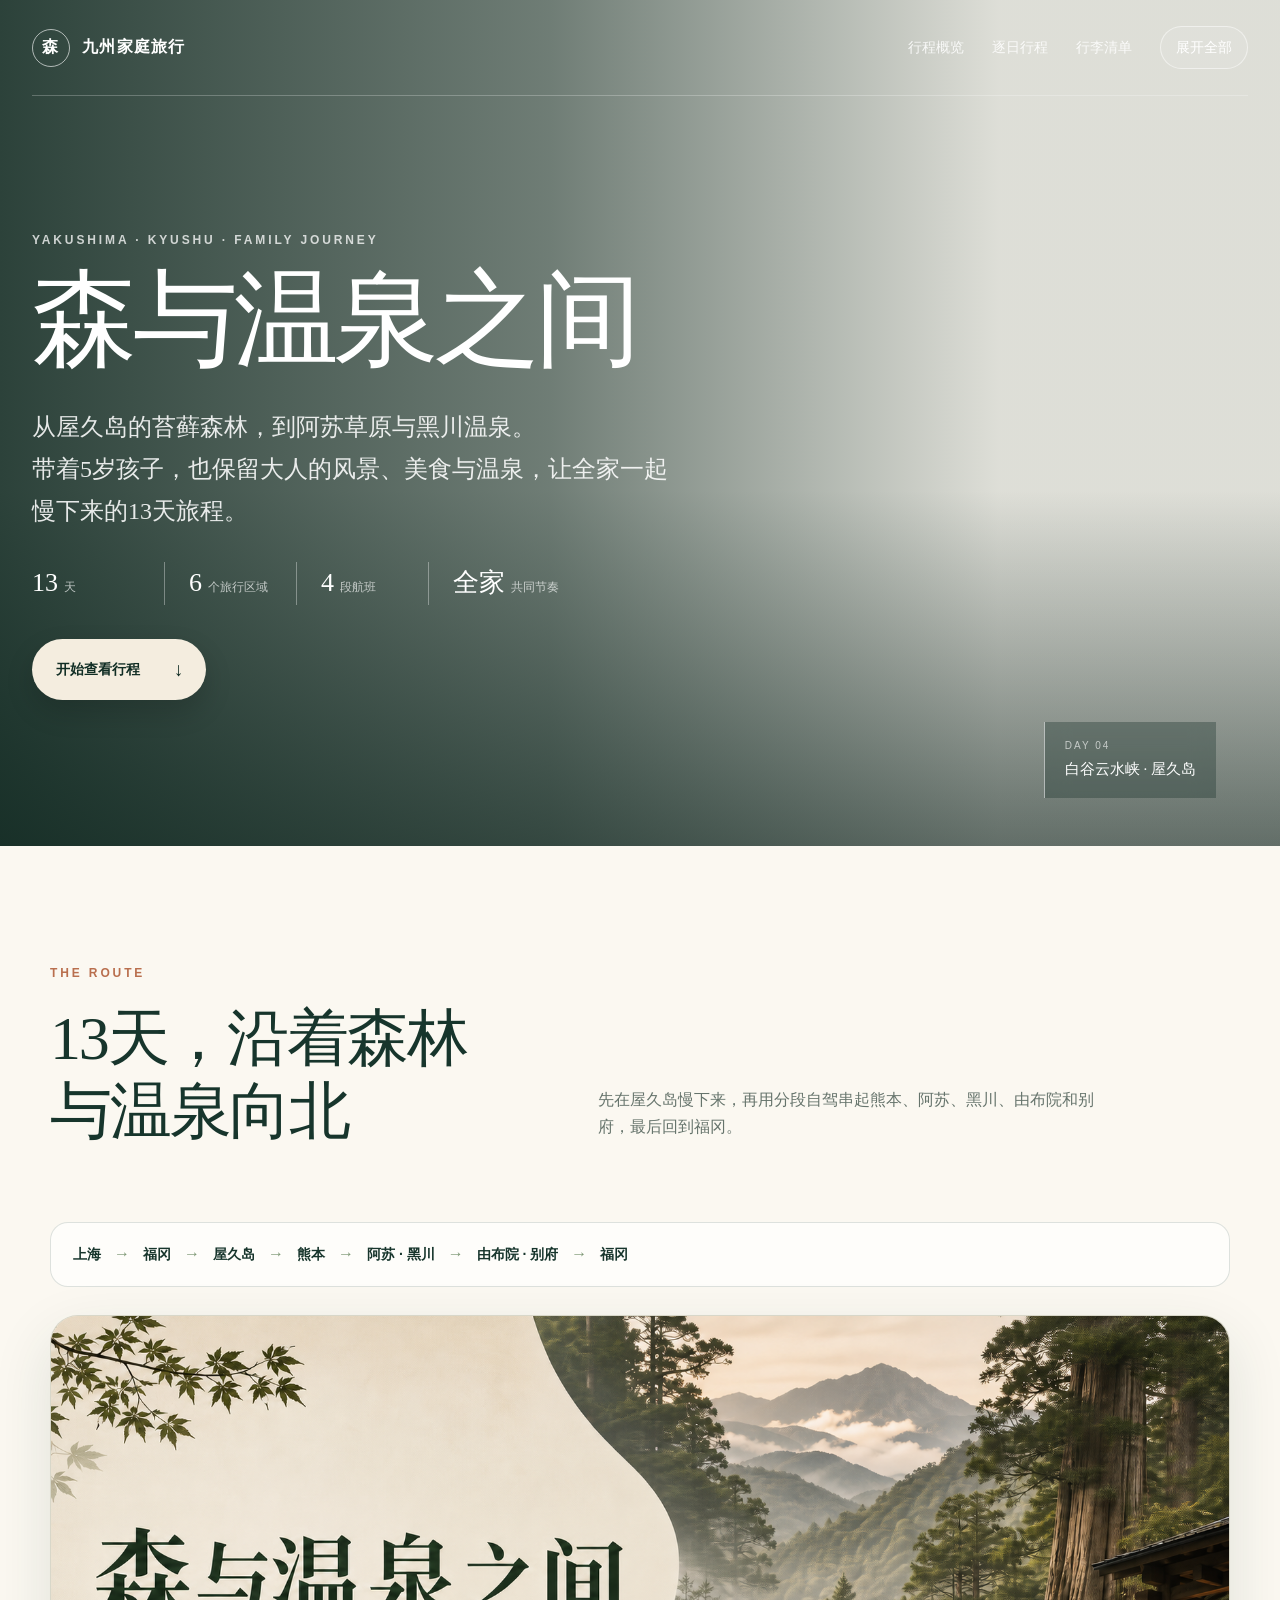
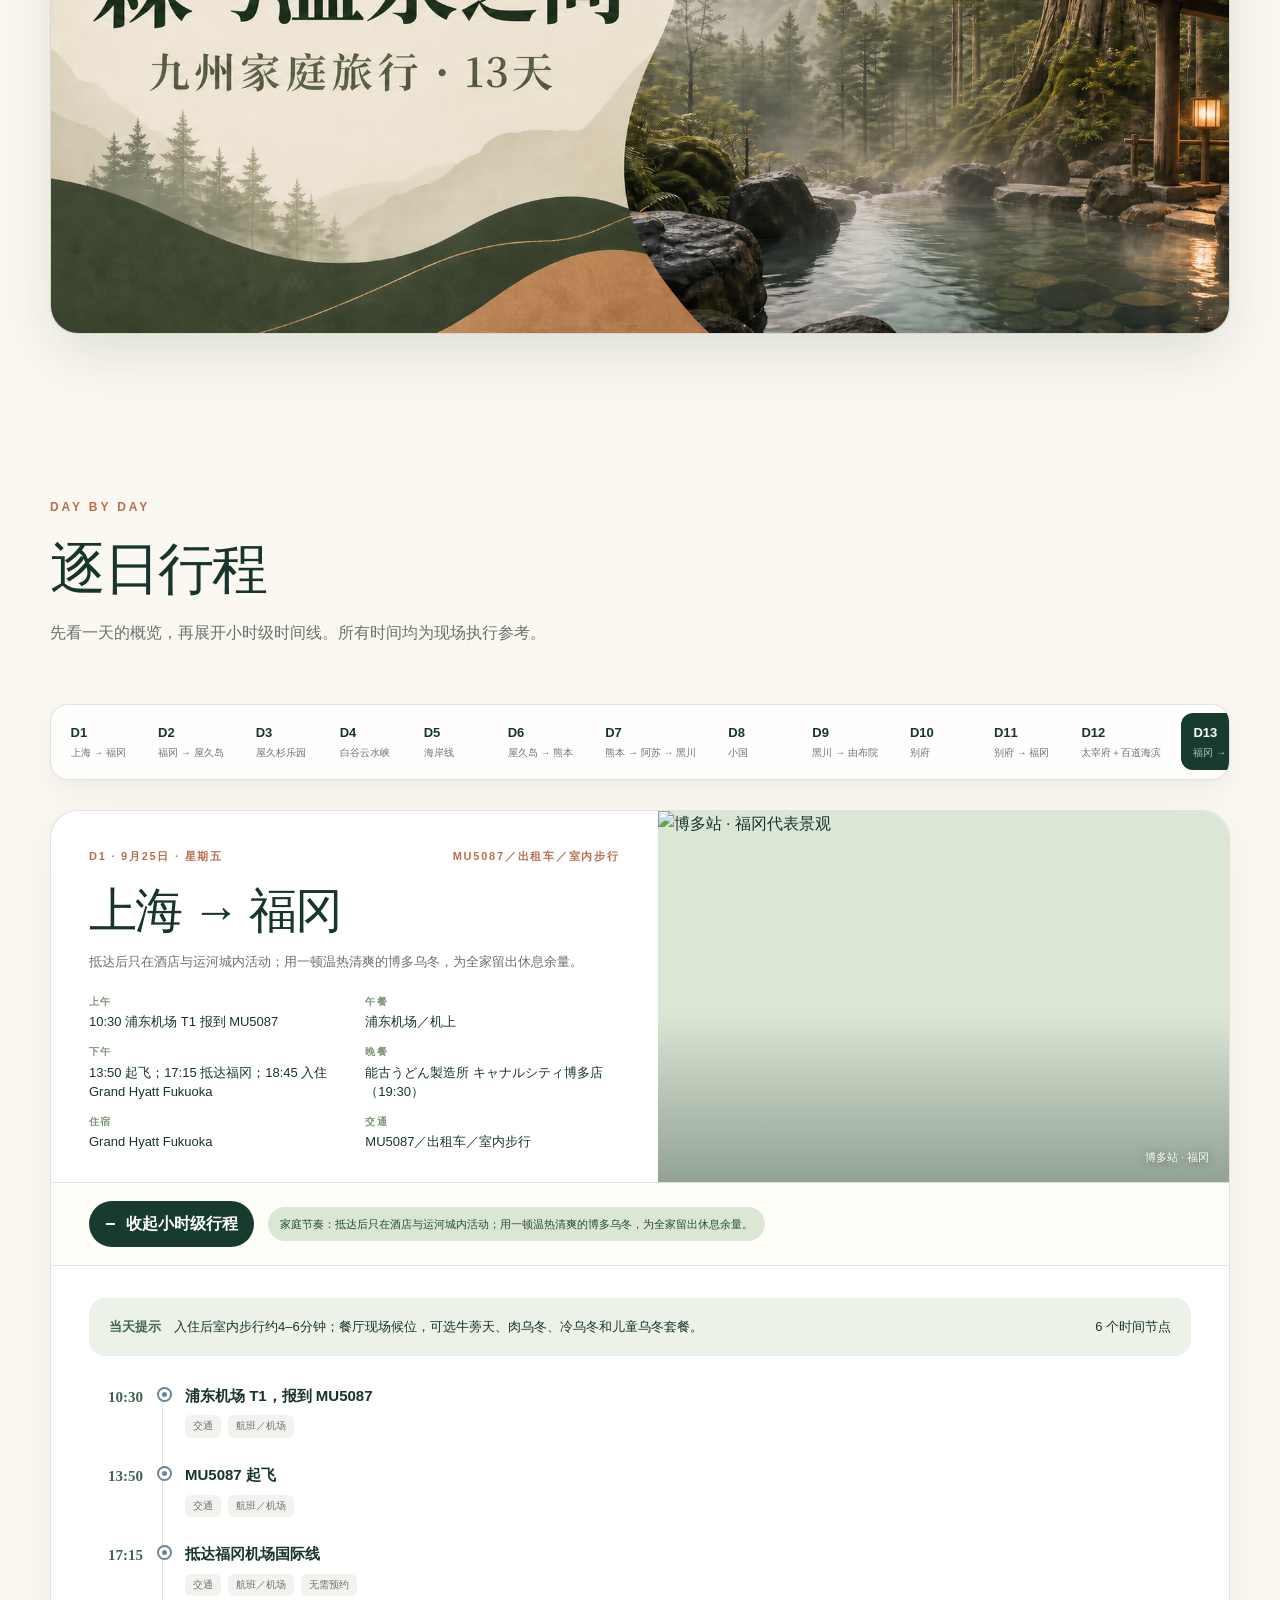
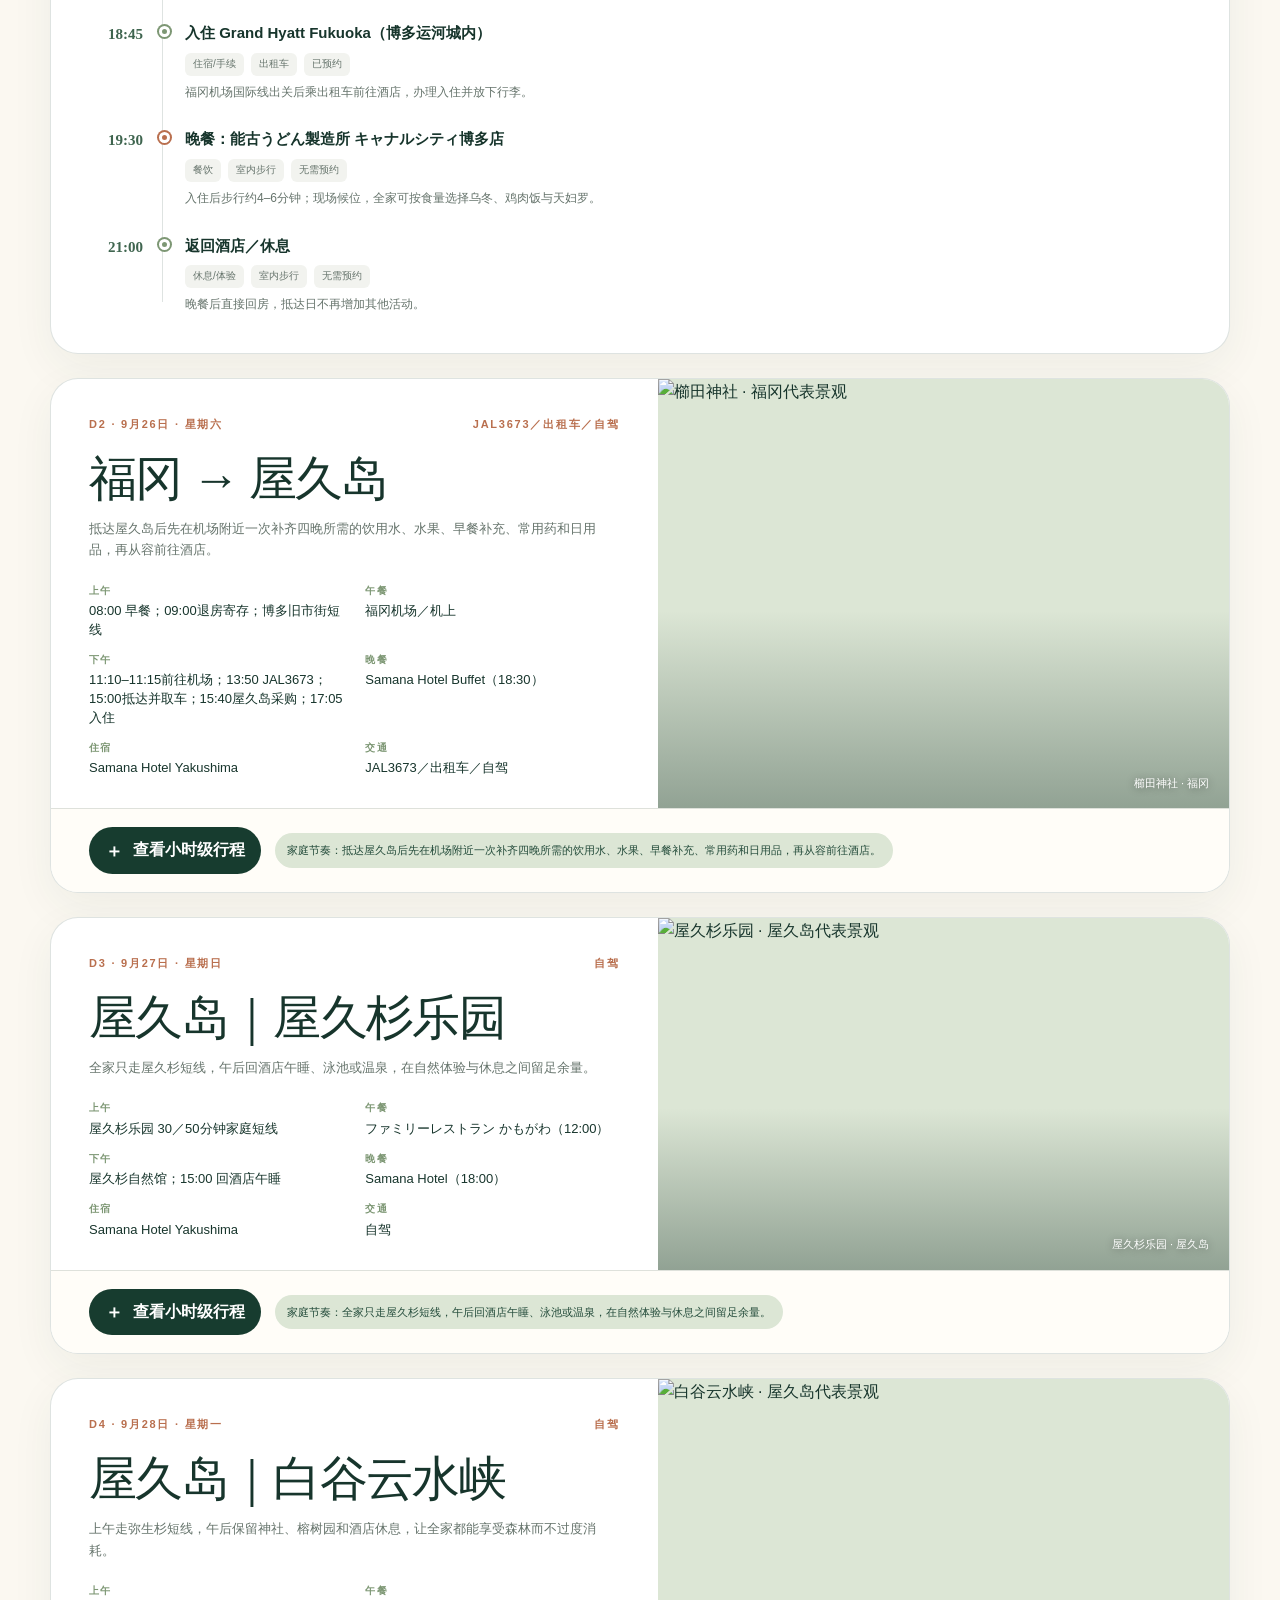
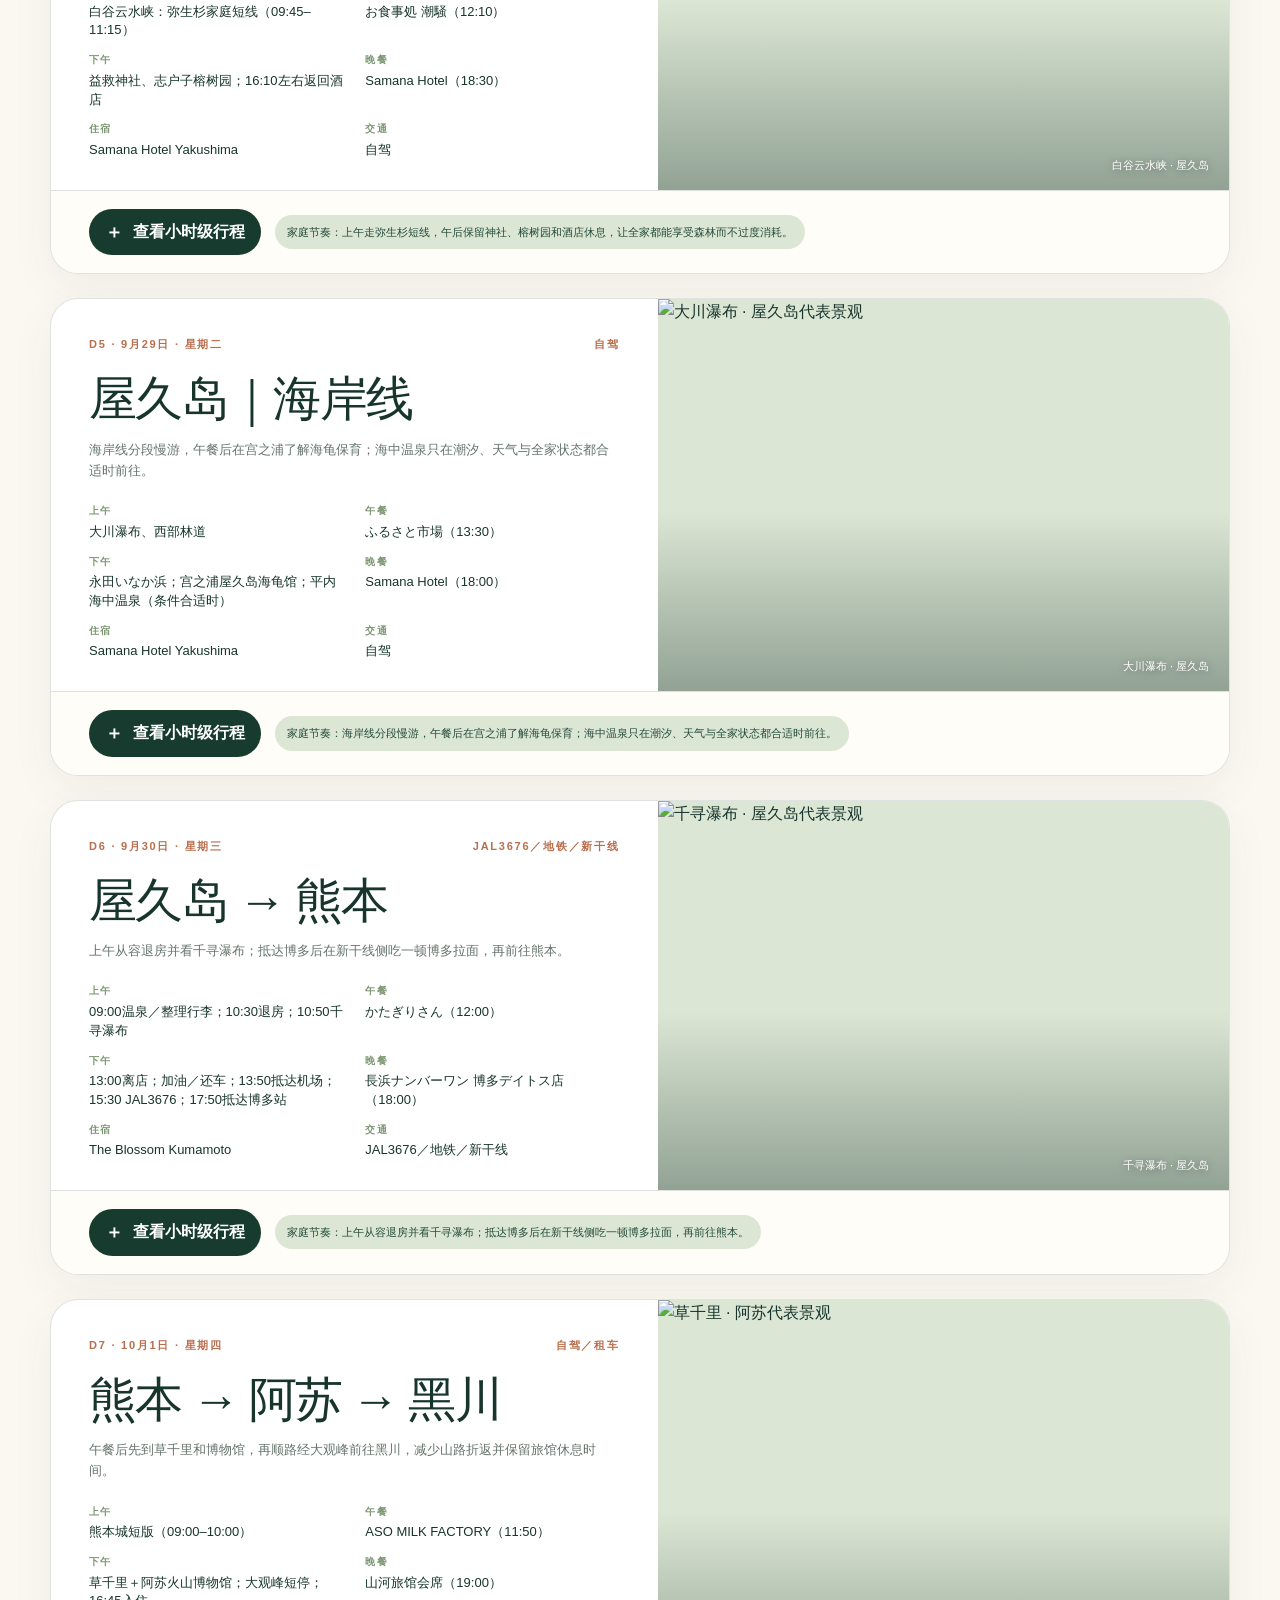
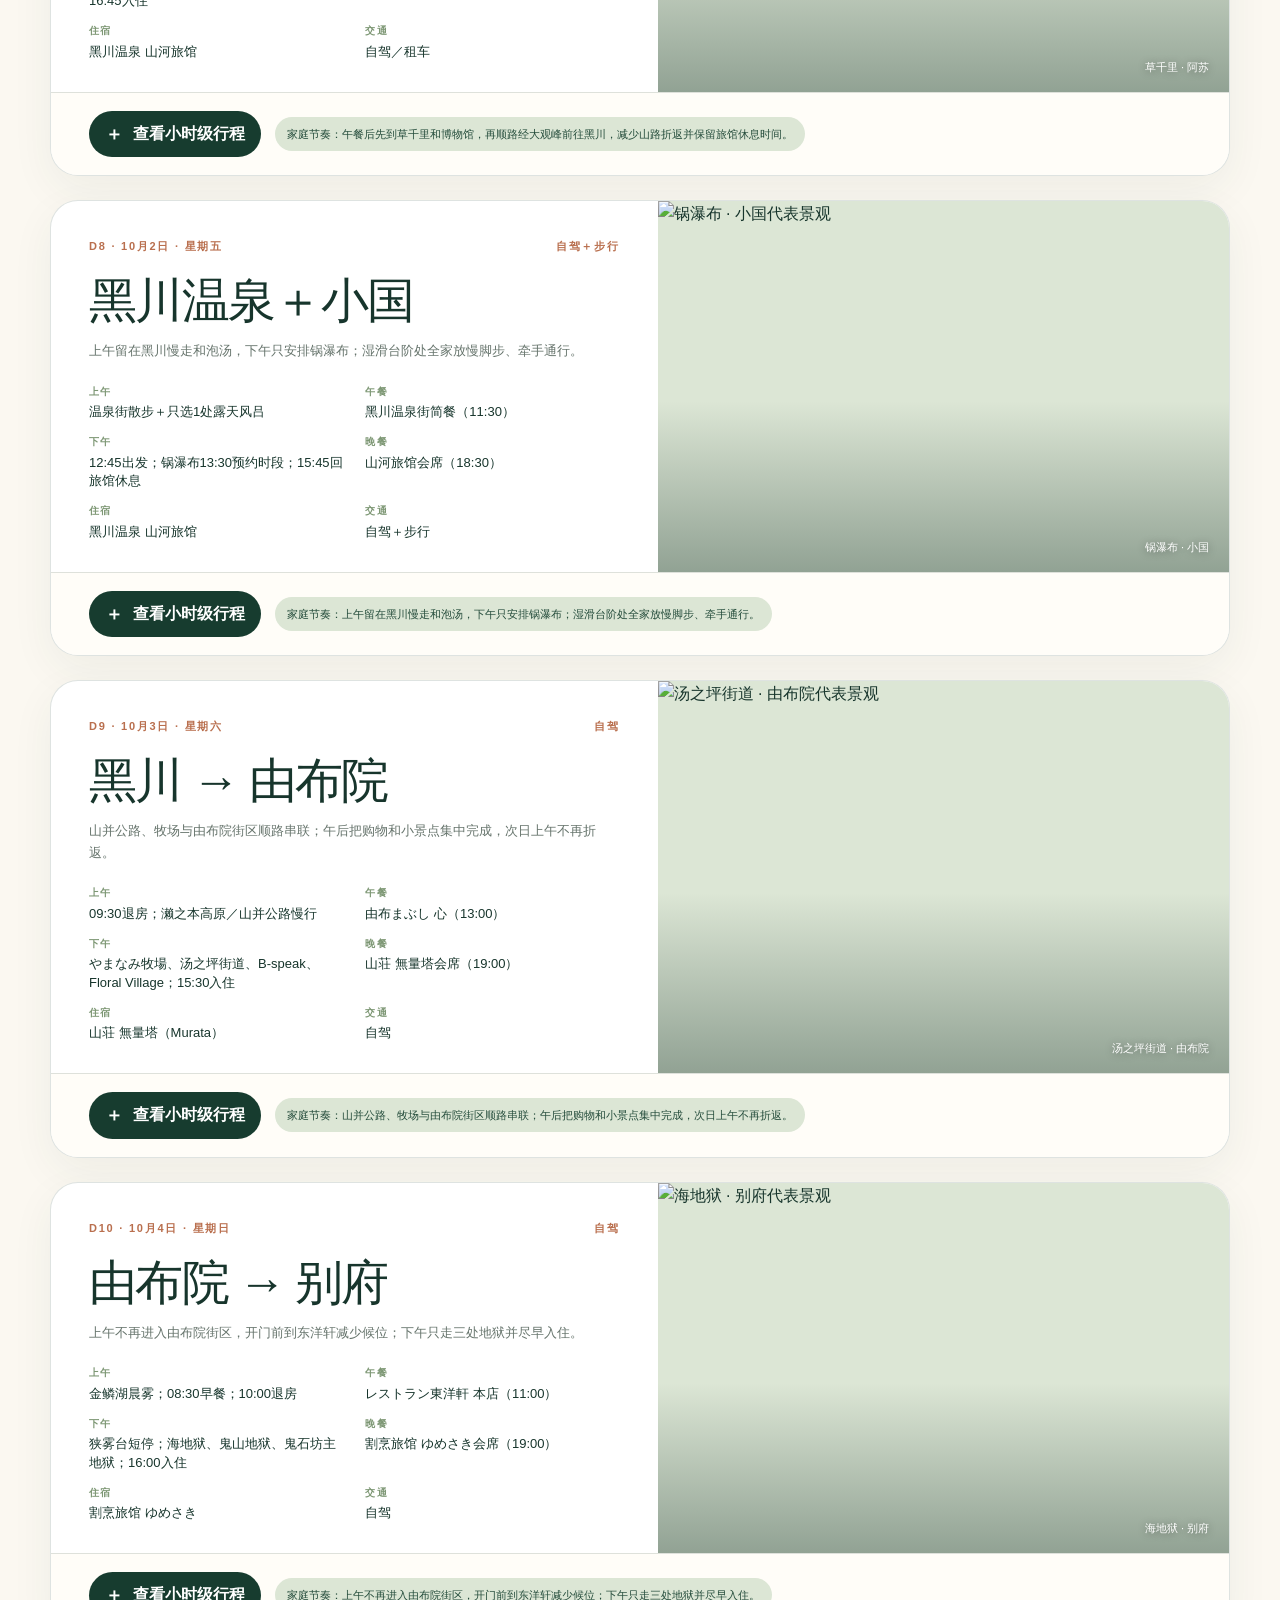
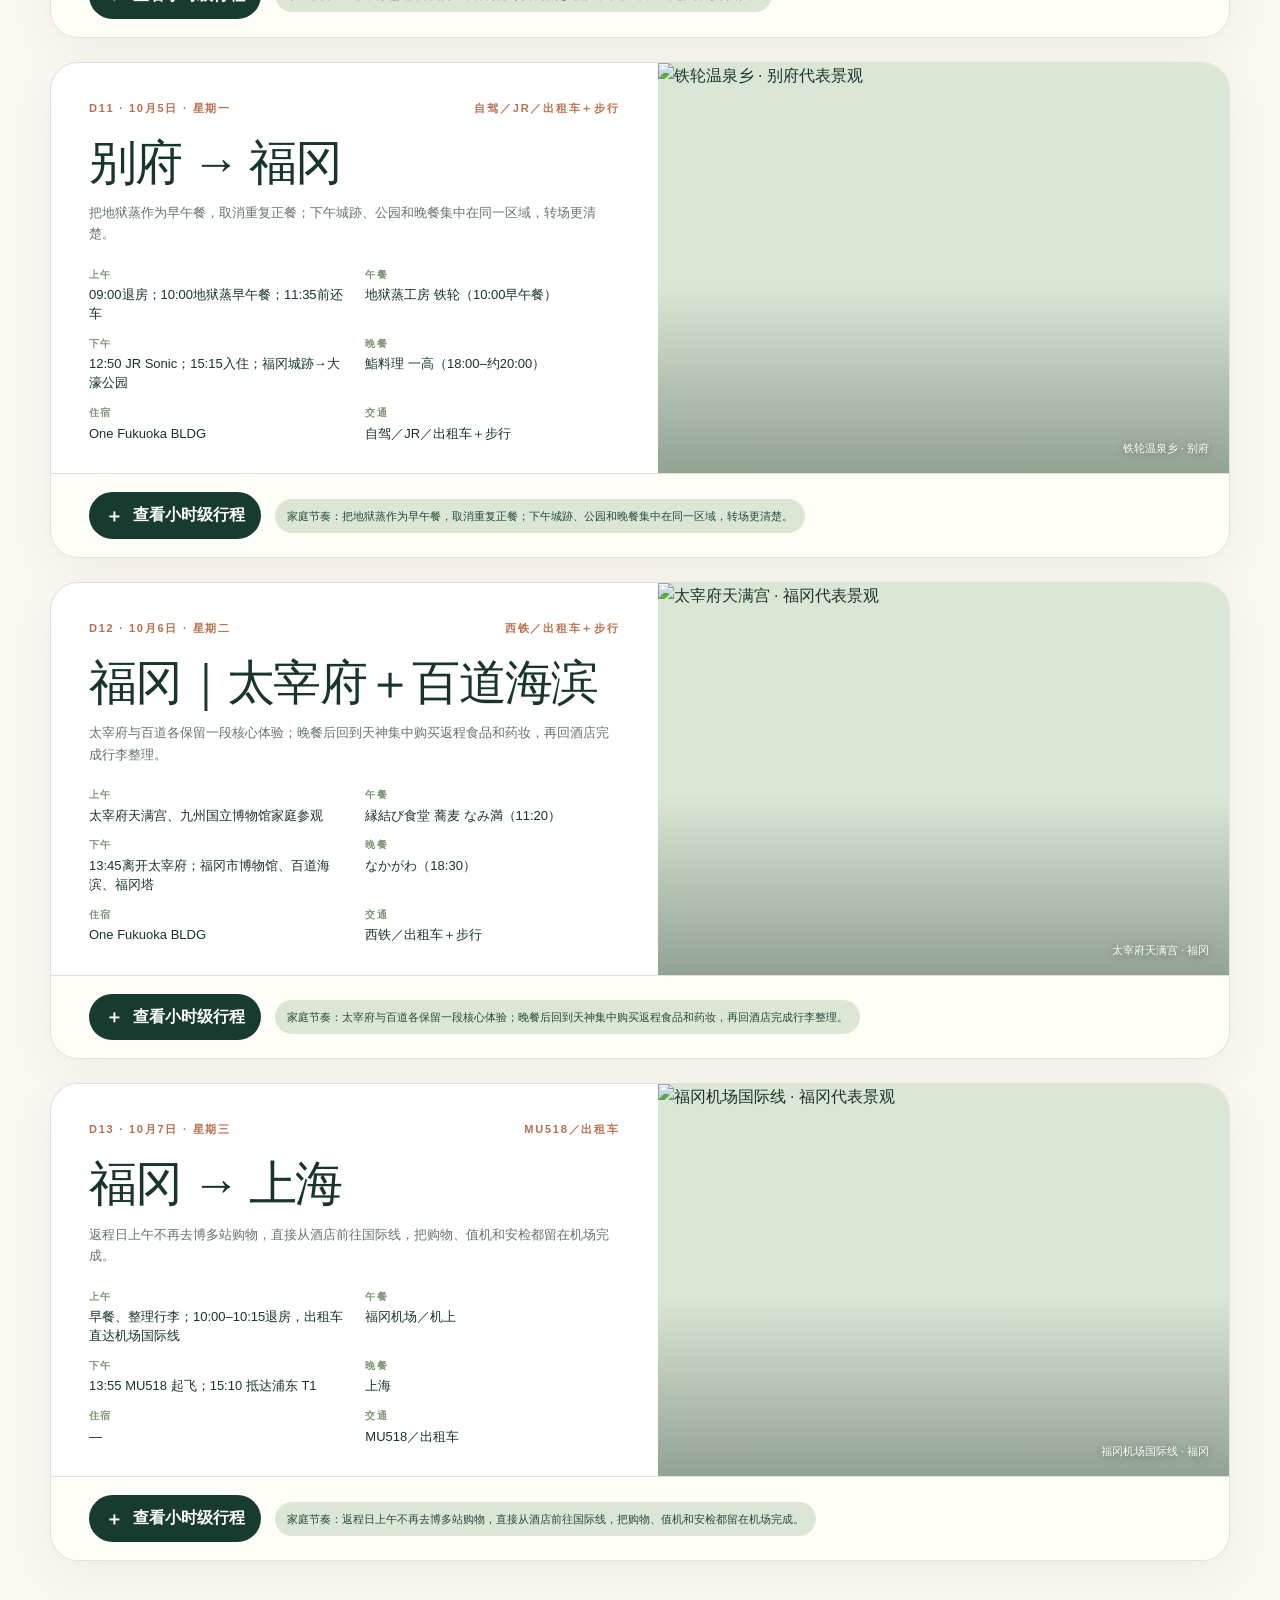
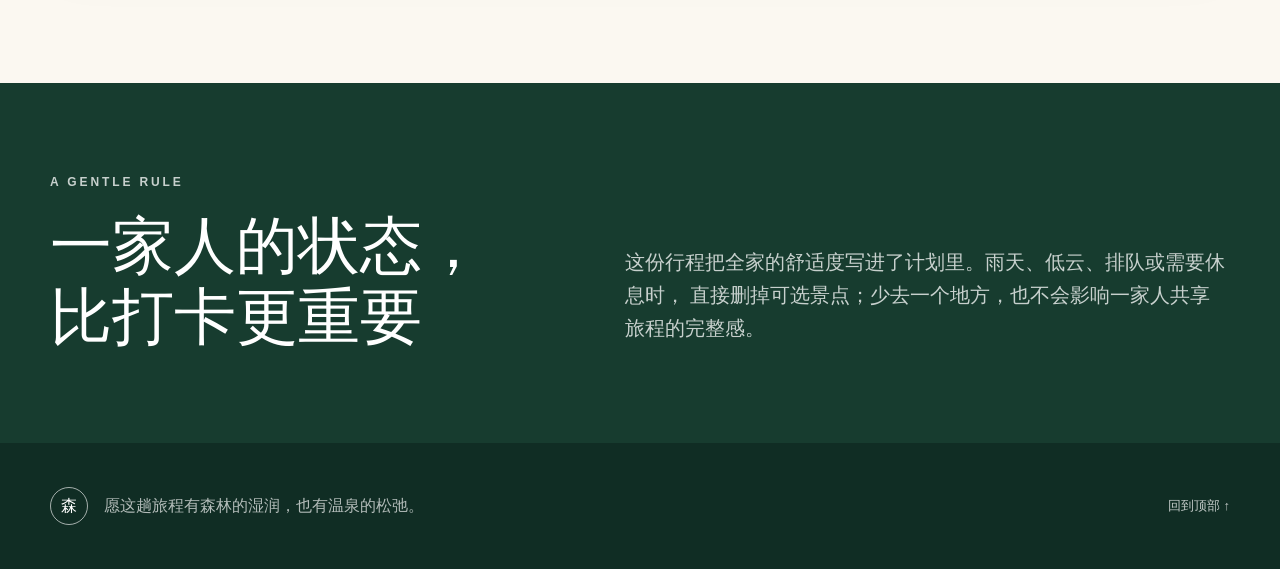
==== index.html @ 10823718 "Add shared family packing checklist with encrypted GitHub sync" ====
<!doctype html>
<html lang="zh-CN">
  <head>
    <meta charset="UTF-8" />
    <meta name="viewport" content="width=device-width, initial-scale=1" />
    <meta
      name="description"
      content="带着5岁孩子的13天屋久岛与九州家庭旅行：行程概览、小时级时间线、餐饮、住宿和预约提示。"
    />
    <meta name="theme-color" content="#173c2f" />
    <title>森与温泉之间｜九州家庭旅行</title>
    <meta property="og:title" content="森与温泉之间｜九州家庭旅行" />
    <meta
      property="og:description"
      content="带着5岁孩子，兼顾大人体验与全家节奏的13天九州家庭旅行。"
    />
    
    <meta property="og:type" content="website" />
    <meta name="twitter:card" content="summary_large_image" />
    <link rel="icon" href="[data-uri]" />
    <style>
:root {
  --forest-950: #102d24;
  --forest-900: #173c2f;
  --forest-800: #244c3b;
  --forest-700: #3f654f;
  --moss: #7d9774;
  --sage: #dce6d5;
  --mist: #edf2e9;
  --sand: #f4eddf;
  --paper: #fbf8f1;
  --clay: #b96f4e;
  --clay-soft: #e9c8b5;
  --ink: #17352c;
  --ink-soft: #66746c;
  --line: rgba(23, 60, 47, 0.14);
  --shadow: 0 24px 60px rgba(32, 53, 42, 0.13);
  --serif: "Noto Serif SC", "Songti SC", "STSong", Georgia, serif;
  --sans: "Noto Sans SC", "PingFang SC", "Microsoft YaHei", Arial, sans-serif;
}

* {
  box-sizing: border-box;
}

html {
  scroll-behavior: smooth;
}

body {
  margin: 0;
  background: var(--paper);
  color: var(--ink);
  font-family: var(--sans);
  line-height: 1.65;
  -webkit-font-smoothing: antialiased;
}

button,
a {
  -webkit-tap-highlight-color: transparent;
}

button {
  font: inherit;
}

a {
  color: inherit;
}

.skip-link {
  position: fixed;
  z-index: 100;
  top: 12px;
  left: 12px;
  transform: translateY(-150%);
  padding: 10px 16px;
  border-radius: 999px;
  background: white;
}

.skip-link:focus {
  transform: translateY(0);
}

.hero {
  position: relative;
  min-height: 760px;
  height: 94vh;
  max-height: 980px;
  overflow: hidden;
  color: white;
  background:
    url("https://commons.wikimedia.org/wiki/Special:FilePath/Shiratani%20Unsuikyo%2C%20Yakushima%20island%2C%20Japan%20%284196793828%29.jpg?width=2000")
    center 44% / cover no-repeat;
}

.hero-shade {
  position: absolute;
  inset: 0;
  background:
    linear-gradient(90deg, rgba(10, 36, 28, 0.86) 0%, rgba(10, 36, 28, 0.58) 43%, rgba(10, 36, 28, 0.12) 78%),
    linear-gradient(0deg, rgba(9, 28, 23, 0.58), transparent 42%);
}

.topbar {
  position: relative;
  z-index: 2;
  display: flex;
  align-items: center;
  justify-content: space-between;
  width: min(1240px, calc(100% - 64px));
  margin: 0 auto;
  padding: 26px 0;
  border-bottom: 1px solid rgba(255, 255, 255, 0.24);
}

.brand {
  display: inline-flex;
  align-items: center;
  gap: 12px;
  text-decoration: none;
  font-weight: 650;
  letter-spacing: 0.08em;
}

.brand-mark,
.footer-mark {
  display: grid;
  place-items: center;
  width: 38px;
  height: 38px;
  border: 1px solid rgba(255, 255, 255, 0.62);
  border-radius: 50%;
  font-family: var(--serif);
}

.top-links {
  display: flex;
  align-items: center;
  gap: 28px;
  font-size: 14px;
}

.top-links a {
  text-decoration: none;
  opacity: 0.86;
}

.top-links a:hover {
  opacity: 1;
}

.quiet-button {
  padding: 9px 15px;
  border: 1px solid rgba(255, 255, 255, 0.5);
  border-radius: 999px;
  color: white;
  background: rgba(255, 255, 255, 0.08);
  cursor: pointer;
}

.hero-content {
  position: relative;
  z-index: 2;
  width: min(1240px, calc(100% - 64px));
  margin: 0 auto;
  padding-top: clamp(100px, 15vh, 160px);
}

.eyebrow {
  margin: 0 0 18px;
  color: rgba(255, 255, 255, 0.76);
  font-size: 12px;
  font-weight: 750;
  letter-spacing: 0.24em;
}

.eyebrow.dark {
  color: var(--clay);
}

.hero h1 {
  max-width: 700px;
  margin: 0;
  font-family: var(--serif);
  font-size: clamp(64px, 8.2vw, 118px);
  font-weight: 500;
  letter-spacing: -0.04em;
  line-height: 0.98;
  text-wrap: balance;
}

.hero-lead {
  max-width: 650px;
  margin: 34px 0 30px;
  color: rgba(255, 255, 255, 0.88);
  font-family: var(--serif);
  font-size: clamp(18px, 2vw, 24px);
  line-height: 1.75;
}

.hero-meta {
  display: flex;
  gap: 0;
  margin: 0 0 34px;
}

.hero-meta div {
  display: flex;
  align-items: baseline;
  gap: 6px;
  min-width: 132px;
  padding: 0 24px;
  border-left: 1px solid rgba(255, 255, 255, 0.35);
}

.hero-meta div:first-child {
  padding-left: 0;
  border-left: 0;
}

.hero-meta strong {
  font-family: var(--serif);
  font-size: 26px;
  font-weight: 500;
}

.hero-meta span {
  color: rgba(255, 255, 255, 0.68);
  font-size: 12px;
}

.primary-button {
  display: inline-flex;
  align-items: center;
  gap: 34px;
  padding: 15px 22px 15px 24px;
  border-radius: 999px;
  background: var(--sand);
  color: var(--forest-950);
  font-size: 14px;
  font-weight: 700;
  text-decoration: none;
  box-shadow: 0 12px 28px rgba(0, 0, 0, 0.16);
}

.primary-button span {
  font-size: 19px;
}

.hero-caption {
  position: absolute;
  z-index: 2;
  right: 5vw;
  bottom: 48px;
  margin: 0;
  padding: 16px 20px;
  border-left: 1px solid rgba(255, 255, 255, 0.55);
  background: rgba(12, 39, 31, 0.3);
  backdrop-filter: blur(12px);
}

.hero-caption span {
  display: block;
  color: rgba(255, 255, 255, 0.64);
  font-size: 10px;
  letter-spacing: 0.2em;
}

.hero-caption figcaption {
  margin-top: 3px;
  font-family: var(--serif);
  font-size: 15px;
}

main {
  overflow: clip;
}

.intro-section,
.days-section {
  width: min(1180px, calc(100% - 48px));
  margin: 0 auto;
}

.intro-section {
  padding: 118px 0 76px;
}

.section-heading {
  display: grid;
  grid-template-columns: minmax(260px, 0.85fr) minmax(320px, 1.15fr);
  column-gap: 80px;
  align-items: end;
}

.section-heading .eyebrow {
  grid-column: 1 / -1;
}

.section-heading h2 {
  margin: 0;
  font-family: var(--serif);
  font-size: clamp(38px, 5vw, 62px);
  font-weight: 500;
  letter-spacing: -0.035em;
  line-height: 1.18;
}

.section-heading > p:last-child {
  max-width: 520px;
  margin: 0 0 8px;
  color: var(--ink-soft);
}

.section-heading.compact {
  display: block;
}

.section-heading.compact h2 {
  font-size: clamp(40px, 5vw, 56px);
}

.section-heading.compact > p:last-child {
  margin-top: 18px;
}

.route-ribbon {
  display: flex;
  align-items: center;
  gap: 13px;
  margin: 74px 0 28px;
  padding: 18px 22px;
  overflow-x: auto;
  border: 1px solid var(--line);
  border-radius: 18px;
  background: rgba(255, 255, 255, 0.64);
  scrollbar-width: none;
}

.route-ribbon::-webkit-scrollbar {
  display: none;
}

.route-ribbon span {
  flex: 0 0 auto;
  font-size: 14px;
  font-weight: 700;
}

.route-ribbon i {
  color: var(--moss);
  font-style: normal;
}

.route-feature {
  margin: 0;
  overflow: hidden;
  aspect-ratio: 1200 / 630;
  border: 1px solid rgba(23, 60, 47, 0.12);
  border-radius: 28px;
  background: var(--sand);
  box-shadow: 0 22px 60px rgba(23, 60, 47, 0.12);
}

.route-feature img {
  display: block;
  width: 100%;
  height: 100%;
  object-fit: cover;
}

.overview-grid {
  display: grid;
  grid-template-columns: repeat(3, 1fr);
  gap: 18px;
}

.overview-card {
  min-height: 230px;
  padding: 30px;
  border-radius: 24px;
}

.forest-card {
  background: var(--forest-800);
  color: white;
}

.clay-card {
  background: var(--clay-soft);
}

.cream-card {
  border: 1px solid var(--line);
  background: var(--sand);
}

.overview-number {
  display: block;
  margin-bottom: 42px;
  font-size: 11px;
  font-weight: 800;
  letter-spacing: 0.18em;
  opacity: 0.65;
}

.overview-card h3 {
  margin: 0 0 10px;
  font-family: var(--serif);
  font-size: 26px;
  font-weight: 600;
}

.overview-card p {
  margin: 0;
  font-size: 14px;
  opacity: 0.82;
}

.days-section {
  padding: 88px 0 96px;
}

.day-nav-shell {
  position: sticky;
  z-index: 20;
  top: 0;
  margin: 46px 0 18px;
  padding: 12px 0;
  background: linear-gradient(var(--paper) 76%, rgba(251, 248, 241, 0));
}

.day-nav {
  display: flex;
  gap: 8px;
  overflow-x: auto;
  padding: 8px;
  border: 1px solid var(--line);
  border-radius: 18px;
  background: rgba(255, 255, 255, 0.86);
  box-shadow: 0 10px 30px rgba(25, 59, 45, 0.06);
  backdrop-filter: blur(18px);
  scrollbar-width: none;
}

.day-nav::-webkit-scrollbar {
  display: none;
}

.day-chip {
  flex: 0 0 auto;
  min-width: 76px;
  padding: 9px 12px;
  border: 0;
  border-radius: 12px;
  color: var(--ink-soft);
  background: transparent;
  cursor: pointer;
  text-align: left;
}

.day-chip strong,
.day-chip span {
  display: block;
}

.day-chip strong {
  color: var(--ink);
  font-size: 13px;
}

.day-chip span {
  margin-top: 2px;
  font-size: 10px;
  white-space: nowrap;
}

.day-chip:hover,
.day-chip.active {
  background: var(--forest-900);
  color: rgba(255, 255, 255, 0.7);
}

.day-chip:hover strong,
.day-chip.active strong {
  color: white;
}

.view-toolbar {
  display: flex;
  align-items: center;
  justify-content: space-between;
  gap: 20px;
  margin-bottom: 22px;
}

.filter-group {
  display: flex;
  flex-wrap: wrap;
  gap: 8px;
}

.filter-button {
  padding: 8px 14px;
  border: 1px solid var(--line);
  border-radius: 999px;
  color: var(--ink-soft);
  background: transparent;
  cursor: pointer;
}

.filter-button:hover,
.filter-button.active {
  border-color: var(--forest-700);
  color: white;
  background: var(--forest-700);
}

.toolbar-note {
  color: var(--ink-soft);
  font-size: 12px;
}

.day-list {
  display: grid;
  gap: 24px;
}

.day-card {
  scroll-margin-top: 110px;
  overflow: hidden;
  border: 1px solid var(--line);
  border-radius: 28px;
  background: white;
  box-shadow: 0 14px 44px rgba(36, 76, 59, 0.06);
}

.day-cover {
  position: relative;
  display: grid;
  grid-template-columns: 1.03fr 0.97fr;
  min-height: 340px;
}

.day-cover-copy {
  display: flex;
  flex-direction: column;
  padding: 36px 38px 30px;
}

.day-kicker {
  display: flex;
  align-items: center;
  justify-content: space-between;
  margin-bottom: 18px;
  color: var(--clay);
  font-size: 11px;
  font-weight: 800;
  letter-spacing: 0.16em;
}

.day-cover h3 {
  max-width: 520px;
  margin: 0;
  font-family: var(--serif);
  font-size: clamp(30px, 4vw, 48px);
  font-weight: 500;
  letter-spacing: -0.035em;
  line-height: 1.15;
}

.day-date {
  margin: 12px 0 22px;
  color: var(--ink-soft);
  font-size: 13px;
}

.day-highlights {
  display: grid;
  grid-template-columns: 1fr 1fr;
  gap: 12px 22px;
  margin-top: auto;
}

.summary-item {
  min-width: 0;
}

.summary-item span {
  display: block;
  margin-bottom: 3px;
  color: var(--moss);
  font-size: 10px;
  font-weight: 800;
  letter-spacing: 0.14em;
}

.summary-item p {
  margin: 0;
  overflow: hidden;
  font-size: 13px;
  line-height: 1.45;
  text-overflow: ellipsis;
}

.day-image {
  position: relative;
  min-height: 340px;
  overflow: hidden;
  background: var(--sage);
}

.day-image img {
  width: 100%;
  height: 100%;
  object-fit: cover;
  transition: transform 0.7s ease;
}

.day-card:hover .day-image img {
  transform: scale(1.035);
}

.day-image::after {
  content: "";
  position: absolute;
  inset: 0;
  background: linear-gradient(0deg, rgba(13, 42, 32, 0.36), transparent 46%);
  pointer-events: none;
}

.image-label {
  position: absolute;
  z-index: 1;
  right: 20px;
  bottom: 16px;
  color: white;
  font-size: 11px;
  text-shadow: 0 1px 8px rgba(0, 0, 0, 0.4);
}

.day-actions {
  display: flex;
  align-items: center;
  gap: 14px;
  padding: 18px 38px;
  border-top: 1px solid var(--line);
  background: #fffdf8;
}

.timeline-toggle {
  display: inline-flex;
  align-items: center;
  gap: 10px;
  padding: 10px 16px;
  border: 0;
  border-radius: 999px;
  color: white;
  background: var(--forest-900);
  cursor: pointer;
  font-weight: 700;
}

.timeline-toggle .toggle-icon {
  font-size: 18px;
  line-height: 1;
}

.family-pill,
.booking-pill {
  padding: 8px 12px;
  border-radius: 999px;
  font-size: 11px;
}

.family-pill {
  color: var(--forest-800);
  background: var(--sage);
}

.booking-pill {
  color: #8b4e32;
  background: #f4ddce;
}

.timeline-panel {
  display: none;
  padding: 12px 38px 38px;
  border-top: 1px solid var(--line);
}

.day-card.open .timeline-panel {
  display: block;
}

.timeline-intro {
  display: flex;
  justify-content: space-between;
  gap: 24px;
  margin: 20px 0 28px;
  padding: 18px 20px;
  border-radius: 16px;
  background: var(--mist);
}

.timeline-intro p {
  margin: 0;
  font-size: 13px;
}

.timeline-intro strong {
  color: var(--forest-700);
}

.timeline {
  position: relative;
  margin: 0;
  padding: 0;
  list-style: none;
}

.timeline::before {
  content: "";
  position: absolute;
  top: 13px;
  bottom: 13px;
  left: 73px;
  width: 1px;
  background: var(--line);
}

.timeline-item {
  position: relative;
  display: grid;
  grid-template-columns: 54px 18px 1fr;
  gap: 12px;
  padding: 0 0 25px;
}

.timeline-item:last-child {
  padding-bottom: 0;
}

.timeline-time {
  padding-top: 1px;
  color: var(--forest-700);
  font-family: var(--serif);
  font-size: 15px;
  font-weight: 700;
  text-align: right;
}

.timeline-dot {
  position: relative;
  z-index: 1;
  width: 11px;
  height: 11px;
  margin: 5px auto 0;
  border: 3px solid white;
  border-radius: 50%;
  background: var(--moss);
  box-shadow: 0 0 0 2px var(--moss);
}

.timeline-item[data-type="餐饮"] .timeline-dot {
  background: var(--clay);
  box-shadow: 0 0 0 2px var(--clay);
}

.timeline-item[data-type="交通"] .timeline-dot {
  background: #69879b;
  box-shadow: 0 0 0 2px #69879b;
}

.timeline-content h4 {
  margin: 0;
  font-size: 15px;
  font-weight: 750;
}

.timeline-meta {
  display: flex;
  flex-wrap: wrap;
  gap: 7px;
  margin-top: 7px;
}

.timeline-meta span {
  padding: 3px 8px;
  border-radius: 6px;
  color: var(--ink-soft);
  background: #f2f3ef;
  font-size: 10px;
}

.timeline-content p {
  margin: 7px 0 0;
  color: var(--ink-soft);
  font-size: 12px;
}

.empty-filter {
  padding: 22px;
  border-radius: 14px;
  color: var(--ink-soft);
  background: var(--mist);
  text-align: center;
}

.loading-card {
  display: grid;
  place-items: center;
  min-height: 260px;
  border: 1px solid var(--line);
  border-radius: 28px;
  background: white;
}

.loading-leaf {
  font-family: var(--serif);
  font-size: 48px;
  color: var(--moss);
}

.loading-card p {
  margin: -70px 0 0;
  color: var(--ink-soft);
}

.travel-note {
  display: grid;
  grid-template-columns: 0.9fr 1.1fr;
  gap: 80px;
  align-items: end;
  margin-top: 26px;
  padding: 90px max(24px, calc((100vw - 1180px) / 2));
  color: white;
  background: var(--forest-900);
}

.travel-note h2 {
  max-width: 500px;
  margin: 0;
  font-family: var(--serif);
  font-size: clamp(38px, 5vw, 62px);
  font-weight: 500;
  line-height: 1.15;
}

.travel-note > p {
  max-width: 600px;
  margin: 0 0 8px;
  color: rgba(255, 255, 255, 0.76);
  font-family: var(--serif);
  font-size: 20px;
}

.photo-credits {
  width: min(1180px, calc(100% - 48px));
  margin: 0 auto;
  padding: 54px 0;
}

.photo-credits details {
  border-top: 1px solid var(--line);
}

.photo-credits summary {
  padding: 22px 0;
  cursor: pointer;
  font-weight: 700;
}

.photo-credits p,
.photo-credits a {
  color: var(--ink-soft);
  font-size: 12px;
}

#credit-links {
  display: flex;
  flex-wrap: wrap;
  gap: 8px 18px;
}

footer {
  display: flex;
  align-items: center;
  justify-content: space-between;
  padding: 44px max(24px, calc((100vw - 1180px) / 2));
  color: white;
  background: var(--forest-950);
}

footer > div {
  display: flex;
  align-items: center;
  gap: 16px;
}

footer p {
  margin: 0;
  color: rgba(255, 255, 255, 0.68);
  font-family: var(--serif);
}

footer a {
  color: rgba(255, 255, 255, 0.75);
  font-size: 13px;
  text-decoration: none;
}

@media (max-width: 880px) {
  .hero {
    min-height: 720px;
    height: 90vh;
    background-position: 58% center;
  }

  .topbar,
  .hero-content {
    width: min(100% - 36px, 720px);
  }

  .top-links a {
    display: none;
  }

  .hero-content {
    padding-top: 112px;
  }

  .hero h1 {
    font-size: clamp(58px, 16vw, 88px);
  }

  .hero-lead br {
    display: none;
  }

  .hero-meta {
    display: grid;
    grid-template-columns: repeat(2, minmax(0, 1fr));
    max-width: 420px;
    gap: 12px;
  }

  .hero-meta div {
    padding: 0 12px;
  }

  .hero-meta div:nth-child(3) {
    padding-left: 0;
    border-left: 0;
  }

  .hero-caption {
    display: none;
  }

  .section-heading,
  .travel-note {
    grid-template-columns: 1fr;
    gap: 28px;
  }

  .section-heading > p:last-child {
    margin-top: 24px;
  }

  .overview-grid {
    grid-template-columns: 1fr;
  }

  .overview-card {
    min-height: auto;
  }

  .overview-number {
    margin-bottom: 20px;
  }

  .view-toolbar {
    align-items: flex-start;
    flex-direction: column;
  }

  .day-cover {
    grid-template-columns: 1fr;
  }

  .day-image {
    order: -1;
    min-height: 240px;
    max-height: 300px;
  }

  .day-cover-copy {
    padding: 28px 26px;
  }

  .day-actions,
  .timeline-panel {
    padding-right: 26px;
    padding-left: 26px;
  }

  .timeline-intro {
    flex-direction: column;
    gap: 8px;
  }

  .travel-note {
    padding-top: 72px;
    padding-bottom: 72px;
  }
}

@media (max-width: 560px) {
  .hero {
    min-height: 700px;
  }

  .topbar {
    padding-top: 18px;
  }

  .brand {
    font-size: 13px;
  }

  .quiet-button {
    padding: 7px 11px;
    font-size: 12px;
  }

  .hero-content {
    padding-top: 90px;
  }

  .hero h1 {
    max-width: 360px;
    font-size: 60px;
  }

  .hero-lead {
    font-size: 17px;
  }

  .hero-meta strong {
    font-size: 22px;
  }

  .intro-section,
  .days-section,
  .photo-credits {
    width: min(100% - 28px, 520px);
  }

  .intro-section {
    padding-top: 82px;
  }

  .section-heading h2 {
    font-size: 38px;
  }

  .route-ribbon {
    margin-top: 48px;
  }

  .route-feature {
    border-radius: 18px;
  }

  .day-nav-shell {
    margin-top: 34px;
  }

  .day-highlights {
    grid-template-columns: 1fr;
  }

  .day-actions {
    align-items: flex-start;
    flex-wrap: wrap;
  }

  .family-pill,
  .booking-pill {
    max-width: 100%;
    white-space: normal;
  }

  .timeline-panel {
    padding-right: 18px;
    padding-left: 18px;
  }

  .timeline::before {
    left: 65px;
  }

  .timeline-item {
    grid-template-columns: 48px 14px 1fr;
    gap: 10px;
  }

  .timeline-time {
    font-size: 13px;
  }

  footer {
    align-items: flex-start;
    flex-direction: column;
    gap: 24px;
  }

  footer p {
    font-size: 13px;
  }
}

@media (prefers-reduced-motion: reduce) {
  html {
    scroll-behavior: auto;
  }

  .day-image img {
    transition: none;
  }
}

</style>
    <script>window.__ITINERARY_DATA__={"overview":[{"day":"D1","date":"2026-09-25","area":"上海 → 福冈","morning":"10:30 浦东机场 T1 报到 MU5087","lunch":"浦东机场／机上（待确认）","afternoon":"13:50 起飞；17:15 抵达福冈；18:45 入住 Grand Hyatt Fukuoka","dinner":"能古うどん製造所 キャナルシティ博多店（19:30）","hotel":"Grand Hyatt Fukuoka","transport":"MU5087／出租车／室内步行","booking":"已预约","familyTip":"抵达后只在酒店与运河城内活动；用一顿温热清爽的博多乌冬，为全家留出休息余量。","note":"入住后室内步行约4–6分钟；餐厅现场候位，可选牛蒡天、肉乌冬、冷乌冬和儿童乌冬套餐。"},{"day":"D2","date":"2026-09-26","area":"福冈 → 屋久岛","morning":"08:00 早餐；09:00退房寄存；博多旧市街短线","lunch":"福冈机场／机上（待确认）","afternoon":"11:10–11:15前往机场；13:50 JAL3673；15:00抵达并取车；15:40屋久岛采购；17:05入住","dinner":"Samana Hotel Buffet（18:30）","hotel":"Samana Hotel Yakushima","transport":"JAL3673／出租车／自驾","booking":"待核对","familyTip":"抵达屋久岛后先在机场附近一次补齐四晚所需的饮用水、水果、早餐补充、常用药和日用品，再从容前往酒店。","note":"15:40–16:10ドラッグストアモリ屋久島店；药妆、食品和日用品一站购齐，营业9:00–22:00；预计17:05入住，不影响17:30温泉与18:30晚餐。"},{"day":"D3","date":"2026-09-27","area":"屋久岛｜屋久杉乐园","morning":"屋久杉乐园 30／50分钟家庭短线","lunch":"ファミリーレストラン かもがわ（12:00）","afternoon":"屋久杉自然馆；15:00 回酒店午睡","dinner":"Samana Hotel（18:00）","hotel":"Samana Hotel Yakushima","transport":"自驾","booking":"待确认","familyTip":"全家只走屋久杉短线，午后回酒店午睡、泳池或温泉，在自然体验与休息之间留足余量。","note":"かもがわ位于安房，供应定食、炸物、盖饭和什锦汤面；出发前电话确认当日营业。"},{"day":"D4","date":"2026-09-28","area":"屋久岛｜白谷云水峡","morning":"白谷云水峡：弥生杉家庭短线（09:45–11:15）","lunch":"お食事処 潮騒（12:10）","afternoon":"益救神社、志户子榕树园；16:10左右返回酒店","dinner":"Samana Hotel（18:30）","hotel":"Samana Hotel Yakushima","transport":"自驾","booking":"待确认","familyTip":"上午走弥生杉短线，午后保留神社、榕树园和酒店休息，让全家都能享受森林而不过度消耗。","note":"潮騒建议电话确认座位与当日营业；千寻瀑布安排在D6退房后。"},{"day":"D5","date":"2026-09-29","area":"屋久岛｜海岸线","morning":"大川瀑布、西部林道","lunch":"ふるさと市場（13:30）","afternoon":"永田いなか浜；宫之浦屋久岛海龟馆；平内海中温泉（条件合适时）","dinner":"Samana Hotel（18:00）","hotel":"Samana Hotel Yakushima","transport":"自驾","booking":"待确认","familyTip":"海岸线分段慢游，午餐后在宫之浦了解海龟保育；海中温泉只在潮汐、天气与全家状态都合适时前往。","note":"永田只停留いなか浜；海龟馆已迁至宫之浦。若无法在15:15前离开宫之浦，直接回酒店。"},{"day":"D6","date":"2026-09-30","area":"屋久岛 → 熊本","morning":"09:00温泉／整理行李；10:30退房；10:50千寻瀑布","lunch":"かたぎりさん（12:00）","afternoon":"13:00离店；加油／还车；13:50抵达机场；15:30 JAL3676；17:50抵达博多站","dinner":"長浜ナンバーワン 博多デイトス店（18:00）","hotel":"The Blossom Kumamoto","transport":"JAL3676／地铁／新干线","booking":"待预约","familyTip":"上午从容退房并看千寻瀑布；抵达博多后在新干线侧吃一顿博多拉面，再前往熊本。","note":"餐厅位于DEITOS 2F博多めん街道，提供半份儿童拉面和儿童椅，现场候位；排队预计超过15分钟时改同层空位较多的拉面店。目标19:32新干线，约20:05抵达熊本。"},{"day":"D7","date":"2026-10-01","area":"熊本 → 阿苏 → 黑川","morning":"熊本城短版（09:00–10:00）","lunch":"ASO MILK FACTORY（11:50）","afternoon":"草千里＋阿苏火山博物馆；大观峰短停；16:45入住","dinner":"山河旅馆会席（19:00）","hotel":"黑川温泉 山河旅馆","transport":"自驾／租车","booking":"待预约","familyTip":"午餐后先到草千里和博物馆，再顺路经大观峰前往黑川，减少山路折返并保留旅馆休息时间。","note":"13:20–15:10草千里与博物馆；15:40–16:10大观峰。低云、大风或全家疲累时缩短大观峰。"},{"day":"D8","date":"2026-10-02","area":"黑川温泉＋小国","morning":"温泉街散步＋只选1处露天风吕","lunch":"黑川温泉街简餐（11:30）","afternoon":"12:45出发；锅瀑布13:30预约时段；15:45回旅馆休息","dinner":"山河旅馆会席（18:30）","hotel":"黑川温泉 山河旅馆","transport":"自驾＋步行","booking":"待预约","familyTip":"上午留在黑川慢走和泡汤，下午只安排锅瀑布；湿滑台阶处全家放慢脚步、牵手通行。","note":"锅瀑布只接受官方网上预约；预约13:30时段，雨天或步道湿滑时取消并留在黑川。"},{"day":"D9","date":"2026-10-03","area":"黑川 → 由布院","morning":"09:30退房；濑之本高原／山并公路慢行","lunch":"由布まぶし 心（13:00）","afternoon":"やまなみ牧場、汤之坪街道、B-speak、Floral Village；15:30入住","dinner":"山荘 無量塔会席（19:00）","hotel":"山荘 無量塔（Murata）","transport":"自驾","booking":"待预约","familyTip":"山并公路、牧场与由布院街区顺路串联；午后把购物和小景点集中完成，次日上午不再折返。","note":"牧场控制在11:20–12:00；午餐后依次走汤之坪、B-speak和Floral Village，15:30入住。"},{"day":"D10","date":"2026-10-04","area":"由布院 → 别府","morning":"金鳞湖晨雾；08:30早餐；10:00退房","lunch":"レストラン東洋軒 本店（11:00）","afternoon":"狭雾台短停；海地狱、鬼山地狱、鬼石坊主地狱；16:00入住","dinner":"割烹旅馆 ゆめさき会席（19:00）","hotel":"割烹旅馆 ゆめさき","transport":"自驾","booking":"待核对","familyTip":"上午不再进入由布院街区，开门前到东洋轩减少候位；下午只走三处地狱并尽早入住。","note":"21:30铁轮汤烟夜景仅作为全家都有余力时的可选散步，不占用固定行程。"},{"day":"D11","date":"2026-10-05","area":"别府 → 福冈","morning":"09:00退房；10:00地狱蒸早午餐；11:35前还车","lunch":"地狱蒸工房 铁轮（10:00早午餐）","afternoon":"12:50 JR Sonic；15:15入住；福冈城跡→大濠公园","dinner":"鮨料理 一高（18:00–约20:00）","hotel":"One Fukuoka BLDG","transport":"自驾／JR／出租车＋步行","booking":"待预约","familyTip":"把地狱蒸作为早午餐，取消重复正餐；下午城跡、公园和晚餐集中在同一区域，转场更清楚。","note":"09:30抵达铁轮等开门；11:10离开、11:35前还车；16:00福冈城、16:45大濠、18:00一高。"},{"day":"D12","date":"2026-10-06","area":"福冈｜太宰府＋百道海滨","morning":"太宰府天满宫、九州国立博物馆家庭参观","lunch":"縁結び食堂 蕎麦 なみ満（11:20）","afternoon":"13:45离开太宰府；福冈市博物馆、百道海滨、福冈塔","dinner":"なかがわ（18:30）","hotel":"One Fukuoka BLDG","transport":"西铁／出租车＋步行","booking":"已预约","familyTip":"太宰府与百道各保留一段核心体验；晚餐后回到天神集中购买返程食品和药妆，再回酒店完成行李整理。","note":"13:45离开太宰府；15:15–16:00市博物馆，16:10百道海滨，16:40福冈塔，18:30なかがわ；20:40–21:30天神地下街松本清＋レガネット天神。若同行孩子疲累，可由一位成人购物，其他家人先回酒店。"},{"day":"D13","date":"2026-10-07","area":"福冈 → 上海","morning":"早餐、整理行李；10:00–10:15退房，出租车直达机场国际线","lunch":"福冈机场／机上（待确认）","afternoon":"13:55 MU518 起飞；15:10 抵达浦东 T1","dinner":"上海（待确认）","hotel":"—","transport":"MU518／出租车","booking":"待核对","familyTip":"返程日上午不再去博多站购物，直接从酒店前往国际线，把购物、值机和安检都留在机场完成。","note":"目标10:45抵达福冈机场国际线；按MU518当天柜台开放时间再微调退房。"}],"hourly":[{"index":1,"day":"D1","date":"2026-09-25","weekday":"星期五","time":"10:30","area":"上海 → 福冈","activity":"浦东机场 T1，报到 MU5087","type":"交通","transport":"航班／机场","booking":"待核对","note":""},{"index":2,"day":"D1","date":"2026-09-25","weekday":"星期五","time":"13:50","area":"上海 → 福冈","activity":"MU5087 起飞","type":"交通","transport":"航班／机场","booking":"待核对","note":""},{"index":3,"day":"D1","date":"2026-09-25","weekday":"星期五","time":"17:15","area":"上海 → 福冈","activity":"抵达福冈机场国际线","type":"交通","transport":"航班／机场","booking":"无需预约","note":""},{"index":4,"day":"D1","date":"2026-09-25","weekday":"星期五","time":"18:45","area":"上海 → 福冈","activity":"入住 Grand Hyatt Fukuoka（博多运河城内）","type":"住宿/手续","transport":"出租车","booking":"已预约","note":"福冈机场国际线出关后乘出租车前往酒店，办理入住并放下行李。"},{"index":5,"day":"D1","date":"2026-09-25","weekday":"星期五","time":"19:30","area":"上海 → 福冈","activity":"晚餐：能古うどん製造所 キャナルシティ博多店","type":"餐饮","transport":"室内步行","booking":"无需预约","note":"入住后步行约4–6分钟；现场候位，全家可按食量选择乌冬、鸡肉饭与天妇罗。"},{"index":6,"day":"D1","date":"2026-09-25","weekday":"星期五","time":"21:00","area":"上海 → 福冈","activity":"返回酒店／休息","type":"休息/体验","transport":"室内步行","booking":"无需预约","note":"晚餐后直接回房，抵达日不再增加其他活动。"},{"index":7,"day":"D2","date":"2026-09-26","weekday":"星期六","time":"08:00","area":"福冈 → 屋久岛","activity":"Grand Hyatt 早餐","type":"餐饮","transport":"","booking":"无需预约","note":""},{"index":8,"day":"D2","date":"2026-09-26","weekday":"星期六","time":"09:00","area":"福冈 → 屋久岛","activity":"退房并寄存行李","type":"住宿/手续","transport":"酒店","booking":"待核对","note":"全家轻装出发，行李留在酒店。"},{"index":9,"day":"D2","date":"2026-09-26","weekday":"星期六","time":"09:15","area":"福冈 → 屋久岛","activity":"乘出租车前往博多千年门","type":"交通","transport":"出租车","booking":"无需预约","note":"减少步行转场，给历史短线留出完整时间。"},{"index":10,"day":"D2","date":"2026-09-26","weekday":"星期六","time":"09:25","area":"福冈 → 屋久岛","activity":"博多千年门／承天寺短走","type":"景点/活动","transport":"步行","booking":"无需预约","note":"控制约20分钟，不展开寺院深度参观。"},{"index":11,"day":"D2","date":"2026-09-26","weekday":"星期六","time":"09:50","area":"福冈 → 屋久岛","activity":"东长寺","type":"景点/活动","transport":"步行","booking":"无需预约","note":"以五重塔、福冈大佛周边为主。"},{"index":12,"day":"D2","date":"2026-09-26","weekday":"星期六","time":"10:25","area":"福冈 → 屋久岛","activity":"櫛田神社","type":"景点/活动","transport":"步行","booking":"无需预约","note":"短看山笠饰车与境内。"},{"index":13,"day":"D2","date":"2026-09-26","weekday":"星期六","time":"10:50","area":"福冈 → 屋久岛","activity":"步行返回 Grand Hyatt；领取行李","type":"交通／住宿手续","transport":"步行","booking":"无需预约","note":"从櫛田神社步行回酒店，约11:00抵达；省去回程出租车。"},{"index":14,"day":"D2","date":"2026-09-26","weekday":"星期六","time":"11:10–11:15","area":"福冈 → 屋久岛","activity":"乘出租车前往福冈机场国内线","type":"交通","transport":"出租车","booking":"待核对","note":"预计11:35–11:50抵达；为值机、安检与简餐预留约2小时。"},{"index":15,"day":"D2","date":"2026-09-26","weekday":"星期六","time":"13:50","area":"福冈 → 屋久岛","activity":"JAL3673 起飞","type":"交通","transport":"航班／机场","booking":"待核对","note":""},{"index":16,"day":"D2","date":"2026-09-26","weekday":"星期六","time":"15:00","area":"福冈 → 屋久岛","activity":"抵达屋久岛机场；15:30取车","type":"交通","transport":"自驾／租车","booking":"待核对","note":"确认儿童座椅与行李空间。"},{"index":17,"day":"D2","date":"2026-09-26","weekday":"星期六","time":"15:40–17:05","area":"福冈 → 屋久岛","activity":"取车后前往ドラッグストアモリ屋久島店采购；随后入住 Samana Hotel","type":"购物／住宿手续","transport":"自驾／租车","booking":"无需预约","note":"15:40–16:10集中购买四晚所需的水、食品、常用药和日用品；预计17:05入住，17:30温泉、18:30晚餐照常。"},{"index":18,"day":"D3","date":"2026-09-27","weekday":"星期日","time":"07:30","area":"屋久岛｜屋久杉乐园","activity":"酒店早餐","type":"餐饮","transport":"","booking":"无需预约","note":""},{"index":19,"day":"D3","date":"2026-09-27","weekday":"星期日","time":"09:00","area":"屋久岛｜屋久杉乐园","activity":"出发","type":"景点/活动","transport":"","booking":"无需预约","note":""},{"index":20,"day":"D3","date":"2026-09-27","weekday":"星期日","time":"10:00","area":"屋久岛｜屋久杉乐园","activity":"屋久杉乐园 30／50分钟短线（千年杉、双子杉）","type":"景点/活动","transport":"","booking":"待确认","note":""},{"index":21,"day":"D3","date":"2026-09-27","weekday":"星期日","time":"12:00","area":"屋久岛｜屋久杉乐园","activity":"安房午餐：ファミリーレストラン かもがわ","type":"餐饮","transport":"","booking":"电话确认营业／现场候位","note":"定食、炸物、盖饭和什锦汤面选择丰富；出发前电话0997-46-2101确认当日营业。"},{"index":22,"day":"D3","date":"2026-09-27","weekday":"星期日","time":"13:30","area":"屋久岛｜屋久杉乐园","activity":"屋久杉自然馆","type":"景点/活动","transport":"","booking":"无需预约","note":""},{"index":23,"day":"D3","date":"2026-09-27","weekday":"星期日","time":"15:00","area":"屋久岛｜屋久杉乐园","activity":"回酒店午睡","type":"休息/体验","transport":"","booking":"无需预约","note":""},{"index":24,"day":"D3","date":"2026-09-27","weekday":"星期日","time":"16:30","area":"屋久岛｜屋久杉乐园","activity":"酒店泳池／温泉","type":"休息/体验","transport":"","booking":"无需预约","note":""},{"index":25,"day":"D3","date":"2026-09-27","weekday":"星期日","time":"18:00","area":"屋久岛｜屋久杉乐园","activity":"酒店晚餐","type":"餐饮","transport":"","booking":"无需预约","note":""},{"index":26,"day":"D4","date":"2026-09-28","weekday":"星期一","time":"07:30","area":"屋久岛｜白谷云水峡","activity":"酒店早餐","type":"餐饮","transport":"","booking":"无需预约","note":""},{"index":27,"day":"D4","date":"2026-09-28","weekday":"星期一","time":"08:30","area":"屋久岛｜白谷云水峡","activity":"出发","type":"景点/活动","transport":"","booking":"无需预约","note":""},{"index":28,"day":"D4","date":"2026-09-28","weekday":"星期一","time":"09:45","area":"屋久岛｜白谷云水峡","activity":"白谷云水峡：弥生杉家庭短线","type":"景点/活动","transport":"","booking":"现场确认","note":"09:45–11:15往返；雨量较大、步道湿滑或全家状态一般时进一步缩短。"},{"index":29,"day":"D4","date":"2026-09-28","weekday":"星期一","time":"11:15","area":"屋久岛｜白谷云水峡","activity":"结束短线；整理装备后前往宫之浦","type":"交通","transport":"自驾","booking":"无需预约","note":"预留换鞋、擦干和装车时间。"},{"index":30,"day":"D4","date":"2026-09-28","weekday":"星期一","time":"12:10","area":"屋久岛｜白谷云水峡","activity":"宫之浦午餐：お食事処 潮騒","type":"餐饮","transport":"","booking":"建议电话确认","note":"电话0997-42-2721；确认当日营业、座位和家庭用餐安排。"},{"index":31,"day":"D4","date":"2026-09-28","weekday":"星期一","time":"13:30","area":"屋久岛｜白谷云水峡","activity":"益救神社","type":"景点/活动","transport":"","booking":"无需预约","note":""},{"index":32,"day":"D4","date":"2026-09-28","weekday":"星期一","time":"14:10","area":"屋久岛｜白谷云水峡","activity":"志户子榕树园","type":"景点/活动","transport":"","booking":"无需预约","note":""},{"index":33,"day":"D4","date":"2026-09-28","weekday":"星期一","time":"15:00","area":"屋久岛｜白谷云水峡","activity":"从志户子返回酒店（千寻瀑布安排在D6上午）","type":"交通","transport":"自驾","booking":"无需预约","note":"预计16:00–16:20回到酒店，下午不再增加景点。"},{"index":34,"day":"D4","date":"2026-09-28","weekday":"星期一","time":"16:10","area":"屋久岛｜白谷云水峡","activity":"回酒店泡汤","type":"休息/体验","transport":"","booking":"无需预约","note":""},{"index":35,"day":"D4","date":"2026-09-28","weekday":"星期一","time":"18:30","area":"屋久岛｜白谷云水峡","activity":"酒店晚餐","type":"餐饮","transport":"","booking":"无需预约","note":""},{"index":36,"day":"D5","date":"2026-09-29","weekday":"星期二","time":"08:00","area":"屋久岛｜海岸线","activity":"酒店早餐","type":"餐饮","transport":"","booking":"无需预约","note":""},{"index":37,"day":"D5","date":"2026-09-29","weekday":"星期二","time":"09:30","area":"屋久岛｜海岸线","activity":"出发","type":"景点/活动","transport":"","booking":"无需预约","note":""},{"index":38,"day":"D5","date":"2026-09-29","weekday":"星期二","time":"10:00","area":"屋久岛｜海岸线","activity":"大川瀑布（日本百选）","type":"景点/活动","transport":"","booking":"无需预约","note":""},{"index":39,"day":"D5","date":"2026-09-29","weekday":"星期二","time":"11:00","area":"屋久岛｜海岸线","activity":"西部林道（观察野生屋久鹿、屋久猿）","type":"景点/活动","transport":"","booking":"无需预约","note":""},{"index":40,"day":"D5","date":"2026-09-29","weekday":"星期二","time":"12:30","area":"屋久岛｜海岸线","activity":"永田いなか浜","type":"景点/活动","transport":"","booking":"无需预约","note":"永田只停留海滩；海龟展示馆已迁至宫之浦。"},{"index":41,"day":"D5","date":"2026-09-29","weekday":"星期二","time":"13:30","area":"屋久岛｜海岸线","activity":"午餐：ふるさと市場（飞鱼姿炸定食／海鲜丼）","type":"餐饮","transport":"自驾","booking":"无需预约","note":"白天营业至约14:30；尽量在13:30前到店。"},{"index":42,"day":"D5","date":"2026-09-29","weekday":"星期二","time":"14:30","area":"屋久岛｜海岸线","activity":"宫之浦：屋久岛海龟馆","type":"景点/活动","transport":"自驾＋步行","booking":"现场确认","note":"了解屋久岛海龟保育；出发前复核开放时间。"},{"index":43,"day":"D5","date":"2026-09-29","weekday":"星期二","time":"15:15–16:30","area":"屋久岛｜海岸线","activity":"按潮汐、天气与全家状态决定：平内海中温泉或直接回酒店","type":"休息/体验","transport":"自驾","booking":"条件合适时前往","note":"若不能在15:15左右离开宫之浦，直接回酒店；不为温泉赶路。"},{"index":44,"day":"D5","date":"2026-09-29","weekday":"星期二","time":"18:00","area":"屋久岛｜海岸线","activity":"酒店晚餐","type":"餐饮","transport":"","booking":"无需预约","note":""},{"index":45,"day":"D6","date":"2026-09-30","weekday":"星期三","time":"08:00","area":"屋久岛 → 熊本","activity":"酒店早餐","type":"餐饮","transport":"","booking":"无需预约","note":""},{"index":46,"day":"D6","date":"2026-09-30","weekday":"星期三","time":"09:00","area":"屋久岛 → 熊本","activity":"温泉／整理行李／全家休息","type":"休息/体验","transport":"","booking":"无需预约","note":"早餐后从容整理，贵重物品随身携带。"},{"index":47,"day":"D6","date":"2026-09-30","weekday":"星期三","time":"10:30","area":"屋久岛 → 熊本","activity":"退房；自驾前往千寻瀑布展望台","type":"住宿/手续","transport":"自驾","booking":"无需预约","note":"酒店标准退房时间为11:00；行李留在车内并遮挡。"},{"index":48,"day":"D6","date":"2026-09-30","weekday":"星期三","time":"10:50","area":"屋久岛 → 熊本","activity":"千寻瀑布展望台","type":"景点/活动","transport":"自驾＋步行","booking":"无需预约","note":"停留约35–40分钟；雨大、低云或全家疲累时缩短。"},{"index":49,"day":"D6","date":"2026-09-30","weekday":"星期三","time":"12:00","area":"屋久岛 → 熊本","activity":"午餐：かたぎりさん","type":"餐饮","transport":"自驾","booking":"待预约","note":"飞鱼意面、唐扬鸡、汉堡排、迷你饭团；电话0997-46-4282。"},{"index":50,"day":"D6","date":"2026-09-30","weekday":"星期三","time":"13:00","area":"屋久岛 → 熊本","activity":"离店；加油、还车并办理登机","type":"交通","transport":"自驾／租车","booking":"待核对","note":"目标13:30左右还车、13:50进入航站楼；15:30航班。"},{"index":51,"day":"D6","date":"2026-09-30","weekday":"星期三","time":"15:30","area":"屋久岛 → 熊本","activity":"JAL3676 起飞","type":"交通","transport":"航班／机场","booking":"待核对","note":""},{"index":52,"day":"D6","date":"2026-09-30","weekday":"星期三","time":"16:45","area":"屋久岛 → 熊本","activity":"抵达福冈机场国内线","type":"交通","transport":"航班／机场","booking":"无需预约","note":""},{"index":53,"day":"D6","date":"2026-09-30","weekday":"星期三","time":"17:50","area":"屋久岛 → 熊本","activity":"抵达博多站；前往DEITOS 2F 博多めん街道","type":"交通","transport":"地铁＋步行","booking":"无需预约","note":"博多めん街道位于筑紫口／新干线侧，带行李不需要离开车站。"},{"index":54,"day":"D6","date":"2026-09-30","weekday":"星期三","time":"18:00–18:50","area":"屋久岛 → 熊本","activity":"晚餐：長浜ナンバーワン 博多デイトス店","type":"餐饮","transport":"站内步行","booking":"无需预约","note":"现场候位；有半份儿童拉面和儿童椅。若排队预计超过15分钟，改去同层其他拉面店；约19:00前往新干线检票口。"},{"index":55,"day":"D6","date":"2026-09-30","weekday":"星期三","time":"19:32","area":"屋久岛 → 熊本","activity":"九州新干线：博多 → 熊本","type":"交通","transport":"JR 新干线","booking":"出发前购票／核对","note":"目标乘坐19:32班次；若航班延误，改乘19:46或之后班次。"},{"index":56,"day":"D6","date":"2026-09-30","weekday":"星期三","time":"20:05","area":"屋久岛 → 熊本","activity":"抵达熊本站；入住 The Blossom Kumamoto","type":"住宿/手续","transport":"步行","booking":"待预约","note":"酒店与车站直连；到店后不再安排外出。"},{"index":57,"day":"D7","date":"2026-10-01","weekday":"星期四","time":"06:45","area":"熊本 → 阿苏 → 黑川","activity":"起床","type":"休息/体验","transport":"","booking":"无需预约","note":""},{"index":58,"day":"D7","date":"2026-10-01","weekday":"星期四","time":"07:15","area":"熊本 → 阿苏 → 黑川","activity":"酒店早餐","type":"餐饮","transport":"","booking":"无需预约","note":""},{"index":59,"day":"D7","date":"2026-10-01","weekday":"星期四","time":"08:00","area":"熊本 → 阿苏 → 黑川","activity":"退房；Toyota Rent-a-Car 熊本站前店取车","type":"交通","transport":"自驾／租车","booking":"待核对","note":"儿童座椅、ETC与行李空间入住前复核。"},{"index":60,"day":"D7","date":"2026-10-01","weekday":"星期四","time":"08:35","area":"熊本 → 阿苏 → 黑川","activity":"开车到熊本城并停车","type":"交通","transport":"自驾／租车","booking":"无需预约","note":"只走天守与核心展区，避免把阿苏段压紧。"},{"index":61,"day":"D7","date":"2026-10-01","weekday":"星期四","time":"09:00","area":"熊本 → 阿苏 → 黑川","activity":"熊本城短版：天守阁＋核心展区","type":"景点/活动","transport":"步行","booking":"现场／网上核对","note":"10:00准时离开；全家状态一般时只看核心展区。"},{"index":62,"day":"D7","date":"2026-10-01","weekday":"星期四","time":"10:00","area":"熊本 → 阿苏 → 黑川","activity":"出发前往 ASO MILK FACTORY","type":"交通","transport":"自驾／租车","booking":"无需预约","note":"预计约1小时35分，另留休息与停车缓冲。"},{"index":63,"day":"D7","date":"2026-10-01","weekday":"星期四","time":"11:50","area":"熊本 → 阿苏 → 黑川","activity":"午餐：ASO MILK FACTORY","type":"餐饮","transport":"自驾","booking":"待预约","note":"大人可选当地料理，另有儿童餐、披萨、意面与熟食；锁位仅电话0967-23-6262，也可现场。"},{"index":64,"day":"D7","date":"2026-10-01","weekday":"星期四","time":"12:50","area":"熊本 → 阿苏 → 黑川","activity":"午餐结束；前往草千里","type":"交通","transport":"自驾／租车","booking":"无需预约","note":"先走草千里方向，避免在阿苏区域折返。"},{"index":65,"day":"D7","date":"2026-10-01","weekday":"星期四","time":"13:20","area":"熊本 → 阿苏 → 黑川","activity":"草千里散步／草原活动","type":"景点/活动","transport":"自驾＋步行","booking":"无需预约","note":"与火山博物馆合计控制到15:10；天气不佳时以博物馆为主。"},{"index":66,"day":"D7","date":"2026-10-01","weekday":"星期四","time":"14:15","area":"熊本 → 阿苏 → 黑川","activity":"阿苏火山博物馆","type":"景点/活动","transport":"步行","booking":"现场购票","note":"15:10准时离开；当天不增加中岳火口。"},{"index":67,"day":"D7","date":"2026-10-01","weekday":"星期四","time":"15:10","area":"熊本 → 阿苏 → 黑川","activity":"离开草千里，前往大观峰","type":"交通","transport":"自驾／租车","booking":"无需预约","note":"预计约30分钟；山路按实际路况调整。"},{"index":68,"day":"D7","date":"2026-10-01","weekday":"星期四","time":"15:40","area":"熊本 → 阿苏 → 黑川","activity":"大观峰短停","type":"景点/活动","transport":"自驾＋步行","booking":"无需预约","note":"15:40–16:10；低云、大风或全家疲累时缩短或直接前往旅馆。"},{"index":69,"day":"D7","date":"2026-10-01","weekday":"星期四","time":"16:45","area":"熊本 → 阿苏 → 黑川","activity":"入住山河旅馆；休息、泡汤","type":"餐饮","transport":"旅馆内","booking":"随住宿确认","note":"晚餐前保留约2小时的恢复时间。"},{"index":70,"day":"D7","date":"2026-10-01","weekday":"星期四","time":"21:00","area":"熊本 → 阿苏 → 黑川","activity":"旅馆包场温泉／早点休息","type":"休息/体验","transport":"","booking":"无需预约","note":""},{"index":71,"day":"D8","date":"2026-10-02","weekday":"星期五","time":"08:00","area":"黑川温泉 ⇄ 小国","activity":"旅馆早餐","type":"餐饮","transport":"","booking":"无需预约","note":""},{"index":72,"day":"D8","date":"2026-10-02","weekday":"星期五","time":"09:30","area":"黑川温泉 ⇄ 小国","activity":"黑川温泉街慢走","type":"景点/活动","transport":"步行","booking":"无需预约","note":"不赶打卡，按全家舒适步速走河边和小店。"},{"index":73,"day":"D8","date":"2026-10-02","weekday":"星期五","time":"10:00","area":"黑川温泉 ⇄ 小国","activity":"入汤手形：只选1处露天风吕","type":"休息/体验","transport":"步行","booking":"现场购买","note":"带5岁孩子同行，不建议一家人连续泡3处。"},{"index":74,"day":"D8","date":"2026-10-02","weekday":"星期五","time":"11:00","area":"黑川温泉 ⇄ 小国","activity":"回房换衣／短休","type":"休息/体验","transport":"步行","booking":"无需预约","note":"给下午台阶步行留体力。"},{"index":75,"day":"D8","date":"2026-10-02","weekday":"星期五","time":"11:30","area":"黑川温泉 ⇄ 小国","activity":"午餐：温泉街简餐","type":"餐饮","transport":"步行","booking":"无需预约","note":"优先乌冬、咖喱或定食；现场按营业选择。"},{"index":76,"day":"D8","date":"2026-10-02","weekday":"星期五","time":"12:45","area":"黑川温泉 ⇄ 小国","activity":"自驾前往锅瀑布","type":"交通","transport":"自驾／租车","booking":"确认预约后出发","note":"按13:30预约时段出发，提前约15–20分钟抵达停车区。"},{"index":77,"day":"D8","date":"2026-10-02","weekday":"星期五","time":"13:30","area":"黑川温泉 ⇄ 小国","activity":"锅瀑布预约时段报到","type":"景点/活动","transport":"自驾＋步行","booking":"待网上预约","note":"只接受官方网上预约，电话不受理。"},{"index":78,"day":"D8","date":"2026-10-02","weekday":"星期五","time":"13:50","area":"黑川温泉 ⇄ 小国","activity":"锅瀑布步道与瀑布内侧","type":"景点/活动","transport":"台阶／湿滑","booking":"凭预约入场","note":"13:50–14:40；湿滑台阶处全家放慢脚步，雨天可取消。"},{"index":79,"day":"D8","date":"2026-10-02","weekday":"星期五","time":"14:40","area":"黑川温泉 ⇄ 小国","activity":"离开锅瀑布，返回黑川","type":"交通","transport":"自驾／租车","booking":"无需预约","note":""},{"index":80,"day":"D8","date":"2026-10-02","weekday":"星期五","time":"15:45","area":"黑川温泉 ⇄ 小国","activity":"返回山河旅馆","type":"住宿/手续","transport":"","booking":"无需预约","note":"下午余下时间留给休息和泡汤。"},{"index":81,"day":"D8","date":"2026-10-02","weekday":"星期五","time":"16:00","area":"黑川温泉 ⇄ 小国","activity":"午休、泡汤、自由活动","type":"休息/体验","transport":"","booking":"无需预约","note":""},{"index":82,"day":"D8","date":"2026-10-02","weekday":"星期五","time":"18:30","area":"黑川温泉 ⇄ 小国","activity":"山河旅馆会席晚餐","type":"餐饮","transport":"旅馆内","booking":"随住宿确认","note":"成人会席照常体验，儿童餐与前一晚错开菜式。"},{"index":83,"day":"D8","date":"2026-10-02","weekday":"星期五","time":"20:30","area":"黑川温泉 ⇄ 小国","activity":"私人汤／早点休息","type":"休息/体验","transport":"","booking":"无需预约","note":""},{"index":84,"day":"D9","date":"2026-10-03","weekday":"星期六","time":"08:00","area":"黑川 → 由布院","activity":"旅馆早餐","type":"餐饮","transport":"","booking":"无需预约","note":""},{"index":85,"day":"D9","date":"2026-10-03","weekday":"星期六","time":"09:30","area":"黑川 → 由布院","activity":"退房；前往濑之本高原","type":"住宿/手续","transport":"","booking":"待核对","note":"09:30退房后直接前往濑之本高原。"},{"index":86,"day":"D9","date":"2026-10-03","weekday":"星期六","time":"10:00","area":"黑川 → 由布院","activity":"濑之本高原／休息站短停","type":"景点/活动","transport":"自驾","booking":"无需预约","note":"上厕所、买水、看天气决定是否停留。"},{"index":87,"day":"D9","date":"2026-10-03","weekday":"星期六","time":"10:40","area":"黑川 → 由布院","activity":"沿山并公路慢行；观景点短停","type":"交通","transport":"自驾","booking":"无需预约","note":"不为拍照频繁停车。"},{"index":88,"day":"D9","date":"2026-10-03","weekday":"星期六","time":"11:20","area":"黑川 → 由布院","activity":"やまなみ牧場：亲近羊和马","type":"景点/活动","transport":"步行","booking":"现场","note":"若全家前一日疲累，直接取消牧场前往由布院。"},{"index":89,"day":"D9","date":"2026-10-03","weekday":"星期六","time":"12:00","area":"黑川 → 由布院","activity":"出发前往由布院","type":"交通","transport":"自驾／租车","booking":"无需预约","note":""},{"index":90,"day":"D9","date":"2026-10-03","weekday":"星期六","time":"13:00","area":"黑川 → 由布院","activity":"午餐：由布まぶし 心 本店","type":"餐饮","transport":"步行","booking":"待预约","note":"仅电话0977-85-7880；建议提前1–2个月。"},{"index":91,"day":"D9","date":"2026-10-03","weekday":"星期六","time":"14:10","area":"黑川 → 由布院","activity":"汤之坪街道慢走；B-speak取货；Floral Village短停","type":"景点/活动","transport":"步行","booking":"无需预约","note":"把由布院街区集中在D9完成；人多时优先缩短Floral Village。"},{"index":92,"day":"D9","date":"2026-10-03","weekday":"星期六","time":"15:30","area":"黑川 → 由布院","activity":"入住山荘 無量塔；房内休息与桧木浴","type":"住宿/手续","transport":"","booking":"待核对","note":"Tan's Bar只在全家都有余力时短访。"},{"index":93,"day":"D9","date":"2026-10-03","weekday":"星期六","time":"19:00","area":"黑川 → 由布院","activity":"无量塔会席晚餐","type":"餐饮","transport":"旅馆内","booking":"随住宿确认","note":"提前说明同行有5岁孩子，并备注儿童不吃生食。"},{"index":94,"day":"D10","date":"2026-10-04","weekday":"星期日","time":"07:00","area":"由布院 → 别府","activity":"早起到金鳞湖看晨雾","type":"景点/活动","transport":"","booking":"无需预约","note":""},{"index":95,"day":"D10","date":"2026-10-04","weekday":"星期日","time":"08:30","area":"由布院 → 别府","activity":"旅馆早餐","type":"餐饮","transport":"","booking":"无需预约","note":""},{"index":96,"day":"D10","date":"2026-10-04","weekday":"星期日","time":"10:00","area":"由布院 → 别府","activity":"退房","type":"住宿/手续","transport":"","booking":"待核对","note":""},{"index":97,"day":"D10","date":"2026-10-04","weekday":"星期日","time":"10:15","area":"由布院 → 别府","activity":"离开由布院；狭雾台短停后前往东洋轩","type":"交通","transport":"自驾","booking":"无需预约","note":"Floral Village已在D9完成；天气不佳时不停车，直接去餐厅。"},{"index":98,"day":"D10","date":"2026-10-04","weekday":"星期日","time":"10:45","area":"由布院 → 别府","activity":"抵达东洋轩；停车并确认候位","type":"交通","transport":"自驾","booking":"无需预约","note":"午餐不接受订位，尽量在开门前后到店。"},{"index":99,"day":"D10","date":"2026-10-04","weekday":"星期日","time":"11:00","area":"由布院 → 别府","activity":"午餐：レストラン東洋軒 本店（元祖鸟天）","type":"餐饮","transport":"自驾","booking":"无需预约","note":"午餐不接受订位；尽量开门后早到，现场候位。"},{"index":100,"day":"D10","date":"2026-10-04","weekday":"星期日","time":"12:30","area":"由布院 → 别府","activity":"前往海地狱","type":"交通","transport":"自驾","booking":"无需预约","note":"停车后步行串联三处地狱。"},{"index":101,"day":"D10","date":"2026-10-04","weekday":"星期日","time":"13:00","area":"由布院 → 别府","activity":"海地狱","type":"景点/活动","transport":"","booking":"无需预约","note":""},{"index":102,"day":"D10","date":"2026-10-04","weekday":"星期日","time":"13:50","area":"由布院 → 别府","activity":"鬼山地狱（鳄鱼地狱）","type":"景点/活动","transport":"","booking":"无需预约","note":""},{"index":103,"day":"D10","date":"2026-10-04","weekday":"星期日","time":"14:30","area":"由布院 → 别府","activity":"鬼石坊主地狱","type":"景点/活动","transport":"","booking":"无需预约","note":""},{"index":104,"day":"D10","date":"2026-10-04","weekday":"星期日","time":"15:20","area":"由布院 → 别府","activity":"结束地狱巡游，前往旅馆","type":"交通","transport":"自驾","booking":"无需预约","note":"仍只看三处；排队过长时优先删鬼石坊主。"},{"index":105,"day":"D10","date":"2026-10-04","weekday":"星期日","time":"16:00","area":"由布院 → 别府","activity":"入住割烹旅馆 ゆめさき","type":"住宿/手续","transport":"","booking":"待核对","note":"结束后回旅馆休息。"},{"index":106,"day":"D10","date":"2026-10-04","weekday":"星期日","time":"17:00","area":"由布院 → 别府","activity":"房间休息／自由活动","type":"休息/体验","transport":"","booking":"无需预约","note":""},{"index":107,"day":"D10","date":"2026-10-04","weekday":"星期日","time":"18:00","area":"由布院 → 别府","activity":"旅馆温泉","type":"休息/体验","transport":"","booking":"无需预约","note":""},{"index":108,"day":"D10","date":"2026-10-04","weekday":"星期日","time":"19:00","area":"由布院 → 别府","activity":"旅馆会席晚餐","type":"餐饮","transport":"","booking":"无需预约","note":""},{"index":109,"day":"D10","date":"2026-10-04","weekday":"星期日","time":"21:30","area":"由布院 → 别府","activity":"铁轮温泉街汤烟夜景（可选）","type":"休息/体验","transport":"","booking":"无需预约","note":"仅在全家都有余力、天气合适时短走；否则留在旅馆休息。"},{"index":110,"day":"D11","date":"2026-10-05","weekday":"星期一","time":"07:30","area":"别府 → 福冈","activity":"旅馆日式早餐","type":"餐饮","transport":"","booking":"无需预约","note":""},{"index":111,"day":"D11","date":"2026-10-05","weekday":"星期一","time":"09:00","area":"别府 → 福冈","activity":"退房","type":"住宿/手续","transport":"","booking":"待核对","note":""},{"index":112,"day":"D11","date":"2026-10-05","weekday":"星期一","time":"09:30–11:00","area":"别府 → 福冈","activity":"抵达铁轮；10:00地狱蒸工房开门后作为早午餐","type":"餐饮／体验","transport":"自驾＋步行","booking":"无需预约","note":"09:30到场从容停车和选食材；取消とよ常午餐，避免连续两顿正餐。"},{"index":113,"day":"D11","date":"2026-10-05","weekday":"星期一","time":"11:10","area":"别府 → 福冈","activity":"离开铁轮；11:35前完成还车","type":"交通","transport":"自驾／租车","booking":"待核对","note":"预留加油、行李搬运与门店手续时间。"},{"index":114,"day":"D11","date":"2026-10-05","weekday":"星期一","time":"12:10","area":"别府 → 福冈","activity":"抵达JR别府站；候车与轻量补给","type":"交通","transport":"步行／JR","booking":"无需预约","note":"地狱蒸已作为早午餐，不再安排とよ常。"},{"index":115,"day":"D11","date":"2026-10-05","weekday":"星期一","time":"12:50","area":"别府 → 福冈","activity":"JR 特急 Sonic：别府 → 博多","type":"交通","transport":"JR","booking":"待核对","note":""},{"index":116,"day":"D11","date":"2026-10-05","weekday":"星期一","time":"14:50","area":"别府 → 福冈","activity":"抵达博多站","type":"交通","transport":"JR","booking":"无需预约","note":""},{"index":117,"day":"D11","date":"2026-10-05","weekday":"星期一","time":"15:15","area":"别府 → 福冈","activity":"入住 One Fukuoka BLDG","type":"住宿/手续","transport":"","booking":"待核对","note":"放下行李后短休。"},{"index":118,"day":"D11","date":"2026-10-05","weekday":"星期一","time":"15:45","area":"别府 → 福冈","activity":"乘出租车前往福冈城跡","type":"交通","transport":"出租车","booking":"无需预约","note":"直接到核心区域入口，减少无效步行。"},{"index":119,"day":"D11","date":"2026-10-05","weekday":"星期一","time":"16:00","area":"别府 → 福冈","activity":"福冈城跡核心短线","type":"景点/活动","transport":"步行","booking":"无需预约","note":"只走核心遗构与观景点，控制约45分钟。"},{"index":120,"day":"D11","date":"2026-10-05","weekday":"星期一","time":"16:45","area":"别府 → 福冈","activity":"大濠公园湖畔短走","type":"景点/活动","transport":"平路步行","booking":"无需预约","note":"不走完整环湖；以湖畔、长椅和家庭散步为主。"},{"index":121,"day":"D11","date":"2026-10-05","weekday":"星期一","time":"17:35","area":"别府 → 福冈","activity":"步行前往鮨料理 一高","type":"交通","transport":"步行","booking":"无需预约","note":"预留约20分钟从容到店。"},{"index":122,"day":"D11","date":"2026-10-05","weekday":"星期一","time":"18:00","area":"别府 → 福冈","activity":"晚餐：鮨料理 一高","type":"餐饮","transport":"步行","booking":"待预约","note":"成人套餐与儿童套餐同时预约；约20:00结束后返回酒店。"},{"index":123,"day":"D12","date":"2026-10-06","weekday":"星期二","time":"08:30","area":"福冈｜太宰府＋百道海滨","activity":"酒店早餐","type":"餐饮","transport":"","booking":"无需预约","note":""},{"index":124,"day":"D12","date":"2026-10-06","weekday":"星期二","time":"09:30","area":"福冈｜太宰府＋百道海滨","activity":"步行到西铁福冈（天神）站","type":"交通","transport":"步行","booking":"无需预约","note":"轻装步行约10–15分钟。"},{"index":125,"day":"D12","date":"2026-10-06","weekday":"星期二","time":"09:45","area":"福冈｜太宰府＋百道海滨","activity":"西铁前往太宰府站","type":"交通","transport":"西铁","booking":"无需预约","note":""},{"index":126,"day":"D12","date":"2026-10-06","weekday":"星期二","time":"10:30","area":"福冈｜太宰府＋百道海滨","activity":"太宰府天满宫","type":"景点/活动","transport":"步行","booking":"无需预约","note":"控制约40–45分钟，为午餐现场候位留出余量。"},{"index":127,"day":"D12","date":"2026-10-06","weekday":"星期二","time":"11:20","area":"福冈｜太宰府＋百道海滨","activity":"午餐：縁結び食堂 蕎麦 なみ満","type":"餐饮","transport":"步行","booking":"无需预约","note":"不接受预约；到店在登记板留名，热荞麦、乌冬和亲子丼方便全家分食。"},{"index":128,"day":"D12","date":"2026-10-06","weekday":"星期二","time":"12:20","area":"福冈｜太宰府＋百道海滨","activity":"经Access Tunnel前往九州国立博物馆","type":"交通","transport":"步行","booking":"无需预约","note":"如午餐等位超过20分钟，取消参道短走，仍按14:00离开太宰府。"},{"index":129,"day":"D12","date":"2026-10-06","weekday":"星期二","time":"12:35","area":"福冈｜太宰府＋百道海滨","activity":"九州国立博物馆家庭参观","type":"景点/活动","transport":"步行","booking":"无需预约","note":"成人展览与家庭体验各留一段时间，控制约50分钟。"},{"index":130,"day":"D12","date":"2026-10-06","weekday":"星期二","time":"13:25","area":"福冈｜太宰府＋百道海滨","activity":"返回参道／步行前往太宰府站","type":"景点/活动","transport":"步行","booking":"无需预约","note":"不再额外排点心停留；13:45准时上车。"},{"index":131,"day":"D12","date":"2026-10-06","weekday":"星期二","time":"13:45","area":"福冈｜太宰府＋百道海滨","activity":"西铁返回天神","type":"交通","transport":"西铁","booking":"无需预约","note":"预计14:35左右抵达天神。"},{"index":132,"day":"D12","date":"2026-10-06","weekday":"星期二","time":"14:45","area":"福冈｜太宰府＋百道海滨","activity":"乘车前往福冈市博物馆","type":"交通","transport":"出租车","booking":"无需预约","note":"从天神直接前往，减少换乘。"},{"index":133,"day":"D12","date":"2026-10-06","weekday":"星期二","time":"15:15","area":"福冈｜太宰府＋百道海滨","activity":"福冈市博物馆","type":"景点/活动","transport":"步行","booking":"无需预约","note":"参观至16:00，以金印与福冈历史展为主。"},{"index":134,"day":"D12","date":"2026-10-06","weekday":"星期二","time":"16:10","area":"福冈｜太宰府＋百道海滨","activity":"百道海滨公园散步","type":"景点/活动","transport":"平路步行","booking":"无需预约","note":"海边短走约25分钟，天气不佳可直接前往福冈塔。"},{"index":135,"day":"D12","date":"2026-10-06","weekday":"星期二","time":"16:40","area":"福冈｜太宰府＋百道海滨","activity":"福冈塔观景","type":"景点/活动","transport":"步行","booking":"无需预约","note":"控制约45分钟；排队较长时只看外观与海滨。"},{"index":136,"day":"D12","date":"2026-10-06","weekday":"星期二","time":"17:35","area":"福冈｜太宰府＋百道海滨","activity":"乘出租车前往 なかがわ","type":"交通","transport":"出租车","booking":"无需预约","note":"预留晚高峰交通缓冲，确保18:30到店。"},{"index":137,"day":"D12","date":"2026-10-06","weekday":"星期二","time":"18:30","area":"福冈｜太宰府＋百道海滨","activity":"晚餐：なかがわ","type":"餐饮","transport":"出租车","booking":"已预约","note":"Tabelog Italian WEST 百名店 2025；接受学龄前儿童并有儿童餐，包间需电话确认。"},{"index":138,"day":"D12","date":"2026-10-06","weekday":"星期二","time":"20:40–21:30","area":"福冈｜太宰府＋百道海滨","activity":"天神集中采购：松本清＋レガネット天神；返回酒店整理行李","type":"购物／休息","transport":"出租车＋步行","booking":"无需预约","note":"先买药妆，再补食品和伴手礼；若同行孩子疲累，可由一位成人购物，其他家人先回酒店。"},{"index":139,"day":"D13","date":"2026-10-07","weekday":"星期三","time":"07:30","area":"福冈 → 上海","activity":"酒店早餐","type":"餐饮","transport":"","booking":"无需预约","note":""},{"index":140,"day":"D13","date":"2026-10-07","weekday":"星期三","time":"09:00","area":"福冈 → 上海","activity":"整理行李／退房前缓冲","type":"休息/体验","transport":"","booking":"无需预约","note":"不再前往博多站购物；伴手礼留在机场购买。"},{"index":141,"day":"D13","date":"2026-10-07","weekday":"星期三","time":"10:00–10:15","area":"福冈 → 上海","activity":"退房；乘出租车直达福冈机场国际线","type":"交通","transport":"出租车","booking":"待核对","note":"避开国内线换乘和接驳巴士；按当日交通预留缓冲。"},{"index":142,"day":"D13","date":"2026-10-07","weekday":"星期三","time":"10:45","area":"福冈 → 上海","activity":"抵达福冈机场国际线航站楼","type":"交通","transport":"航班／机场","booking":"无需预约","note":"办理值机、托运与安检；有余量时在国际线购物。"},{"index":143,"day":"D13","date":"2026-10-07","weekday":"星期三","time":"13:55","area":"福冈 → 上海","activity":"MU518 起飞","type":"交通","transport":"航班／机场","booking":"待核对","note":""},{"index":144,"day":"D13","date":"2026-10-07","weekday":"星期三","time":"15:10","area":"福冈 → 上海","activity":"抵达浦东机场 T1","type":"交通","transport":"航班／机场","booking":"无需预约","note":""}]};</script>
<script>
document.addEventListener("DOMContentLoaded", () => {
const commonsFile = (name, width = 1400) =>
  `https://commons.wikimedia.org/wiki/Special:FilePath/${encodeURIComponent(name)}?width=${width}`;

const imageCatalog = {
  hakataStation: {
    src: commonsFile("Hakata Station.JPG"),
    label: "博多站 · 福冈",
  },
  kushidaShrine: {
    src: commonsFile("Kushida shrine.jpeg"),
    label: "櫛田神社 · 福冈",
  },
  yakusugiLand: {
    src: commonsFile("Jakusugi Land Yakushima 01.jpg"),
    label: "屋久杉乐园 · 屋久岛",
  },
  shiratani: {
    src: commonsFile("Shiratani Unsuikyo, Yakushima island, Japan (4196793828).jpg"),
    label: "白谷云水峡 · 屋久岛",
  },
  okoFalls: {
    src: commonsFile("Ohko-no-Taki Waterfall (32331928186).jpg"),
    label: "大川瀑布 · 屋久岛",
  },
  senpiroFalls: {
    src: commonsFile("Senpiro Fall Yakushima 01.jpg"),
    label: "千寻瀑布 · 屋久岛",
  },
  kusasenri: {
    src: commonsFile("Kusasenri 2011-10 01.jpg"),
    label: "草千里 · 阿苏",
  },
  nabegataki: {
    src: commonsFile("Nabega waterfall F.jpg"),
    label: "锅瀑布 · 小国",
  },
  yunotsubo: {
    src: commonsFile("Yunotsubodori Street 20141229-2.jpg"),
    label: "汤之坪街道 · 由布院",
  },
  umiJigoku: {
    src: commonsFile("Beppu Umi-jigoku04n4272.jpg"),
    label: "海地狱 · 别府",
  },
  kannawa: {
    src: commonsFile("Beppu Hot Springs (31338411912).jpg"),
    label: "铁轮温泉乡 · 别府",
  },
  dazaifu: {
    src: commonsFile("Dazaifu Tenmangu.jpg"),
    label: "太宰府天满宫 · 福冈",
  },
  fukuokaAirport: {
    src: commonsFile("Fukuoka Airport international terminal.jpg"),
    label: "福冈机场国际线 · 福冈",
  },
};

const dayImageKey = {
  D1: "hakataStation",
  D2: "kushidaShrine",
  D3: "yakusugiLand",
  D4: "shiratani",
  D5: "okoFalls",
  D6: "senpiroFalls",
  D7: "kusasenri",
  D8: "nabegataki",
  D9: "yunotsubo",
  D10: "umiJigoku",
  D11: "kannawa",
  D12: "dazaifu",
  D13: "fukuokaAirport",
};

const escapeHtml = (value = "") =>
  String(value)
    .replaceAll("&", "&amp;")
    .replaceAll("<", "&lt;")
    .replaceAll(">", "&gt;")
    .replaceAll('"', "&quot;")
    .replaceAll("'", "&#039;");

const cleanDisplayText = (value = "") =>
  String(value)
    .replace(/[（(]\s*(?:待网上预约|待预约|待确认|待核对)\s*[）)]/g, "")
    .replace(/待网上预约|待预约|待确认|待核对/g, "")
    .replace(/\s{2,}/g, " ")
    .trim();

const bookingDisplayText = (value = "") => {
  const text = String(value).trim();
  if (["待网上预约", "待预约", "待确认", "待核对"].includes(text)) return "";
  return cleanDisplayText(text);
};

const shortArea = (area) =>
  area
    .replace("福冈｜", "")
    .replace("屋久岛｜", "")
    .replace("黑川温泉＋", "")
    .replace("黑川温泉 ⇄ ", "")
    .replace("由布院 → ", "");

const formatDate = (iso, weekday = "") => {
  const [, month, date] = iso.split("-");
  return `${Number(month)}月${Number(date)}日${weekday ? ` · ${weekday}` : ""}`;
};

const summaryItem = (label, value) => `
  <div class="summary-item">
    <span>${escapeHtml(label)}</span>
    <p title="${escapeHtml(cleanDisplayText(value))}">${escapeHtml(cleanDisplayText(value) || "—")}</p>
  </div>
`;

let itinerary = { overview: [], hourly: [] };

const eventsForDay = (day) => itinerary.hourly.filter((event) => event.day === day);

const renderTimeline = (day) => {
  const events = eventsForDay(day);

  return `
    <ol class="timeline">
      ${events
        .map(
          (event) => `
            <li class="timeline-item" data-type="${escapeHtml(event.type)}">
              <time class="timeline-time">${escapeHtml(event.time)}</time>
              <span class="timeline-dot" aria-hidden="true"></span>
              <div class="timeline-content">
                <h4>${escapeHtml(event.activity)}</h4>
                <div class="timeline-meta">
                  ${event.type ? `<span>${escapeHtml(event.type)}</span>` : ""}
                  ${event.transport ? `<span>${escapeHtml(event.transport)}</span>` : ""}
                  ${bookingDisplayText(event.booking) ? `<span>${escapeHtml(bookingDisplayText(event.booking))}</span>` : ""}
                </div>
                ${event.note ? `<p>${escapeHtml(event.note)}</p>` : ""}
              </div>
            </li>
          `,
        )
        .join("")}
    </ol>
  `;
};

const renderDayCard = (day) => {
  const events = eventsForDay(day.day);
  const weekday = events[0]?.weekday || "";
  const image = imageCatalog[dayImageKey[day.day]];

  return `
    <article class="day-card" id="day-${escapeHtml(day.day)}" data-day="${escapeHtml(day.day)}">
      <div class="day-cover">
        <div class="day-cover-copy">
          <div class="day-kicker">
            <span>${escapeHtml(day.day)} · ${escapeHtml(formatDate(day.date, weekday))}</span>
            <span>${escapeHtml(day.transport)}</span>
          </div>
          <h3>${escapeHtml(day.area)}</h3>
          <p class="day-date">${escapeHtml(day.familyTip)}</p>
          <div class="day-highlights">
            ${summaryItem("上午", day.morning)}
            ${summaryItem("午餐", day.lunch)}
            ${summaryItem("下午", day.afternoon)}
            ${summaryItem("晚餐", day.dinner)}
            ${summaryItem("住宿", day.hotel)}
            ${summaryItem("交通", day.transport)}
          </div>
        </div>
        <div class="day-image">
          <img src="${image.src}" alt="${escapeHtml(image.label)}代表景观" loading="lazy" />
          <span class="image-label">${escapeHtml(image.label)}</span>
        </div>
      </div>
      <div class="day-actions">
        <button class="timeline-toggle" type="button" aria-expanded="false">
          <span class="toggle-icon">＋</span>
          <span>查看小时级行程</span>
        </button>
        <span class="family-pill">家庭节奏：${escapeHtml(day.familyTip)}</span>
      </div>
      <div class="timeline-panel">
        <div class="timeline-intro">
          <p><strong>当天提示</strong>　${escapeHtml(day.note || day.familyTip)}</p>
          <p>${events.length} 个时间节点</p>
        </div>
        <div class="timeline-slot">${renderTimeline(day.day)}</div>
      </div>
    </article>
  `;
};

const renderNav = () => {
  const nav = document.querySelector("#day-nav");
  nav.innerHTML = itinerary.overview
    .map(
      (day, index) => `
        <button class="day-chip ${index === 0 ? "active" : ""}" type="button" data-day="${escapeHtml(day.day)}">
          <strong>${escapeHtml(day.day)}</strong>
          <span>${escapeHtml(shortArea(day.area))}</span>
        </button>
      `,
    )
    .join("");
};

const renderDays = () => {
  document.querySelector("#day-list").innerHTML = itinerary.overview.map(renderDayCard).join("");
  const firstCard = document.querySelector(".day-card");
  if (firstCard) setCardOpen(firstCard, true);
};

const setCardOpen = (card, open) => {
  const button = card.querySelector(".timeline-toggle");
  card.classList.toggle("open", open);
  button.setAttribute("aria-expanded", String(open));
  button.querySelector(".toggle-icon").textContent = open ? "−" : "＋";
  button.querySelector("span:last-child").textContent = open ? "收起小时级行程" : "查看小时级行程";
};

const bindInteractions = () => {
  document.querySelector("#day-list").addEventListener("click", (event) => {
    const button = event.target.closest(".timeline-toggle");
    if (!button) return;
    const card = button.closest(".day-card");
    setCardOpen(card, !card.classList.contains("open"));
  });

  document.querySelector("#day-nav").addEventListener("click", (event) => {
    const chip = event.target.closest(".day-chip");
    if (!chip) return;
    const card = document.querySelector(`#day-${chip.dataset.day}`);
    document.querySelectorAll(".day-chip").forEach((item) => item.classList.remove("active"));
    chip.classList.add("active");
    setCardOpen(card, true);
    card.scrollIntoView({ behavior: "smooth", block: "start" });
  });

  document.querySelector("#expand-all").addEventListener("click", (event) => {
    const cards = [...document.querySelectorAll(".day-card")];
    const shouldOpen = cards.some((card) => !card.classList.contains("open"));
    cards.forEach((card) => setCardOpen(card, shouldOpen));
    event.currentTarget.textContent = shouldOpen ? "收起全部" : "展开全部";
  });

  const observer = new IntersectionObserver(
    () => {
      const targetLine = window.innerHeight * 0.28;
      const visible = [...document.querySelectorAll(".day-card")]
        .map((card) => ({
          card,
          rect: card.getBoundingClientRect(),
        }))
        .filter(({ rect }) => rect.bottom > 0 && rect.top < window.innerHeight)
        .sort(
          (a, b) =>
            Math.abs(a.rect.top - targetLine) - Math.abs(b.rect.top - targetLine),
        )[0];
      if (!visible) return;
      document.querySelectorAll(".day-chip").forEach((chip) => {
        chip.classList.toggle("active", chip.dataset.day === visible.card.dataset.day);
      });
    },
    { rootMargin: "-25% 0px -60% 0px", threshold: [0.05, 0.2, 0.45] },
  );

  document.querySelectorAll(".day-card").forEach((card) => observer.observe(card));
};

const initialize = async () => {
  try {
    itinerary = window.__ITINERARY_DATA__;
    renderNav();
    renderDays();
    bindInteractions();
  } catch (error) {
    document.querySelector("#day-list").innerHTML = `
      <div class="loading-card">
        <p>暂时无法载入行程，请刷新页面重试。</p>
      </div>
    `;
    console.error(error);
  }
};

initialize();

});
</script>
  </head>
  <body>
    <a class="skip-link" href="#journey">跳到行程内容</a>

    <header class="hero" id="top">
      <div class="hero-shade"></div>
      <nav class="topbar" aria-label="主导航">
        <a class="brand" href="#top">
          <span class="brand-mark">森</span>
          <span>九州家庭旅行</span>
        </a>
        <div class="top-links">
          <a href="#overview">行程概览</a>
          <a href="#journey">逐日行程</a>
          <a href="packing.html">行李清单</a>
          <button class="quiet-button" id="expand-all" type="button">展开全部</button>
        </div>
      </nav>

      <div class="hero-content">
        <p class="eyebrow">YAKUSHIMA · KYUSHU · FAMILY JOURNEY</p>
        <h1>森与温泉之间</h1>
        <p class="hero-lead">
          从屋久岛的苔藓森林，到阿苏草原与黑川温泉。<br />
          带着5岁孩子，也保留大人的风景、美食与温泉，让全家一起慢下来的13天旅程。
        </p>
        <div class="hero-meta" aria-label="旅行摘要">
          <div><strong>13</strong><span>天</span></div>
          <div><strong>6</strong><span>个旅行区域</span></div>
          <div><strong>4</strong><span>段航班</span></div>
          <div><strong>全家</strong><span>共同节奏</span></div>
        </div>
        <a class="primary-button" href="#journey">开始查看行程 <span>↓</span></a>
      </div>

      <figure class="hero-caption">
        <span>DAY 04</span>
        <figcaption>白谷云水峡 · 屋久岛</figcaption>
      </figure>
    </header>

    <main id="journey">
      <section class="intro-section" id="overview">
        <div class="section-heading">
          <p class="eyebrow dark">THE ROUTE</p>
          <h2>13天，沿着森林与温泉向北</h2>
          <p>
            先在屋久岛慢下来，再用分段自驾串起熊本、阿苏、黑川、由布院和别府，最后回到福冈。
          </p>
        </div>

        <div class="route-ribbon" aria-label="行程路线">
          <span>上海</span><i>→</i>
          <span>福冈</span><i>→</i>
          <span>屋久岛</span><i>→</i>
          <span>熊本</span><i>→</i>
          <span>阿苏 · 黑川</span><i>→</i>
          <span>由布院 · 别府</span><i>→</i>
          <span>福冈</span>
        </div>

        <figure class="route-feature">
          <img
            src="[data-uri]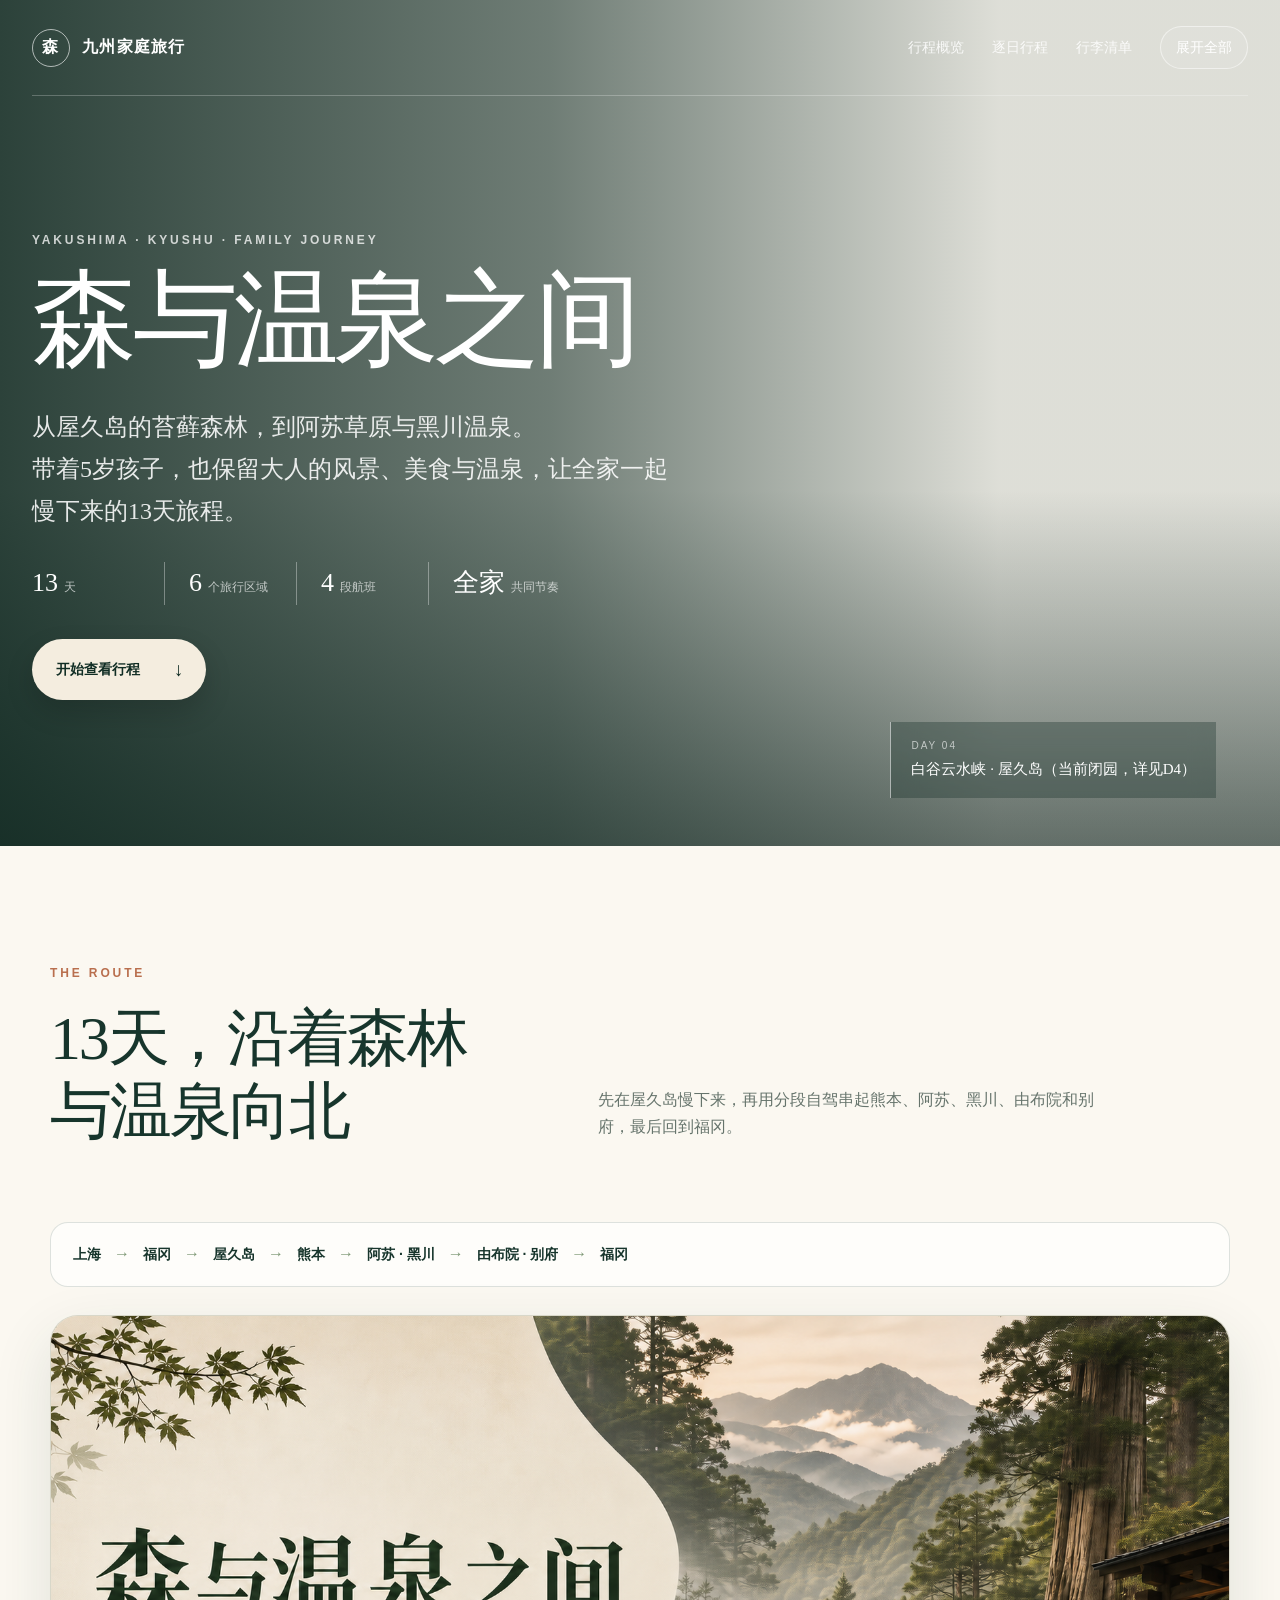
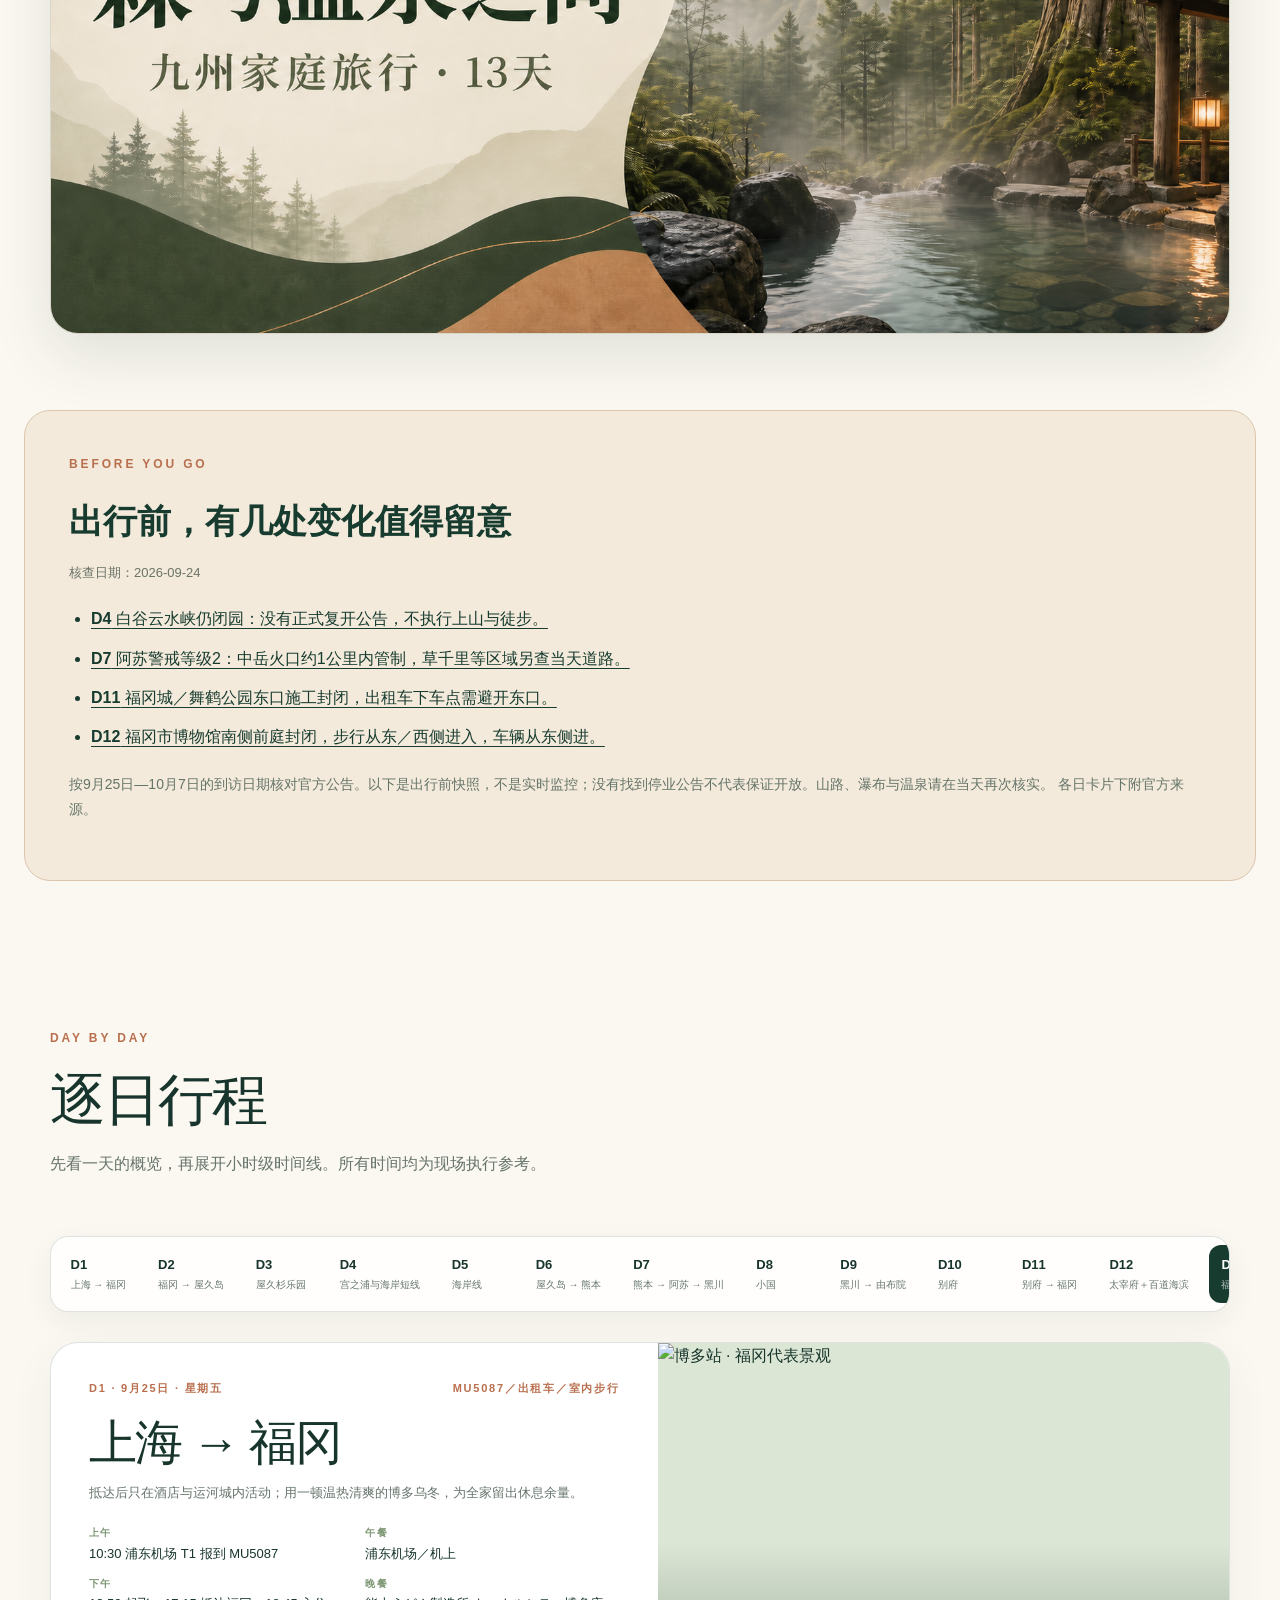
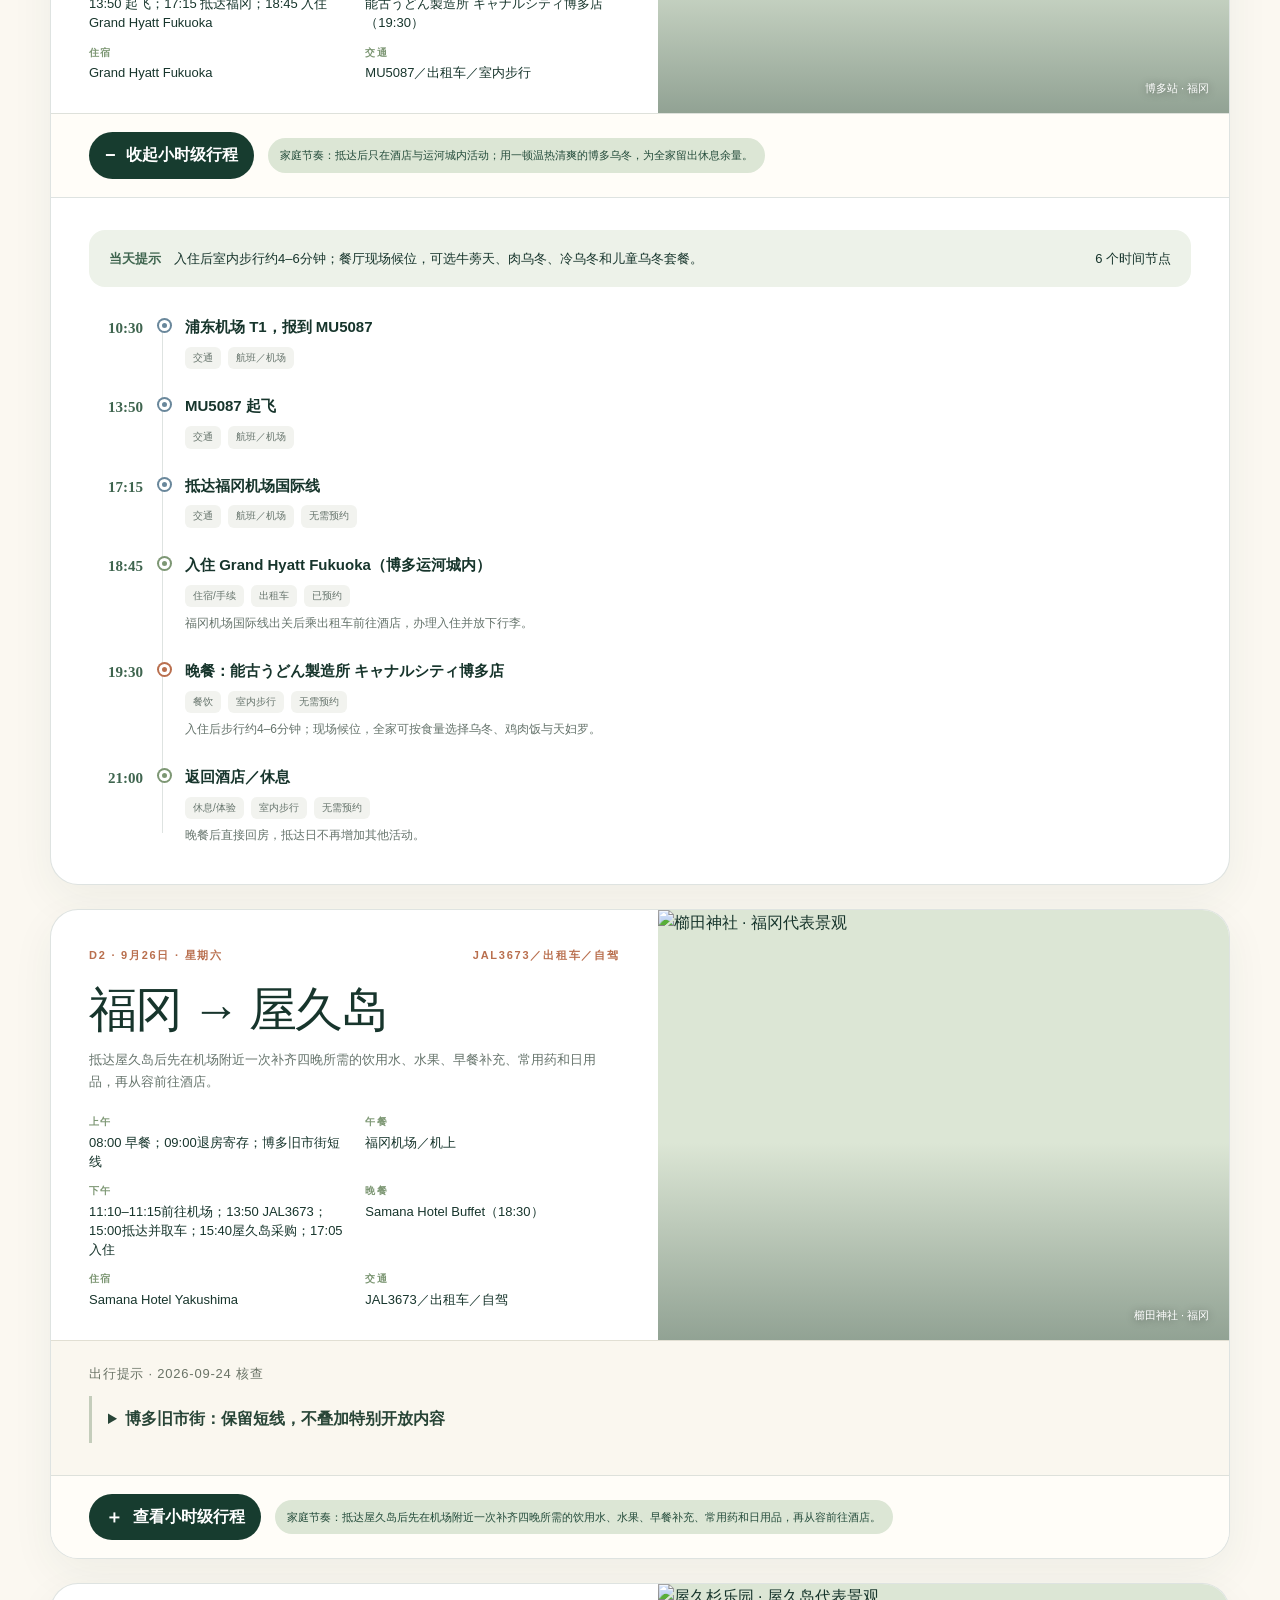
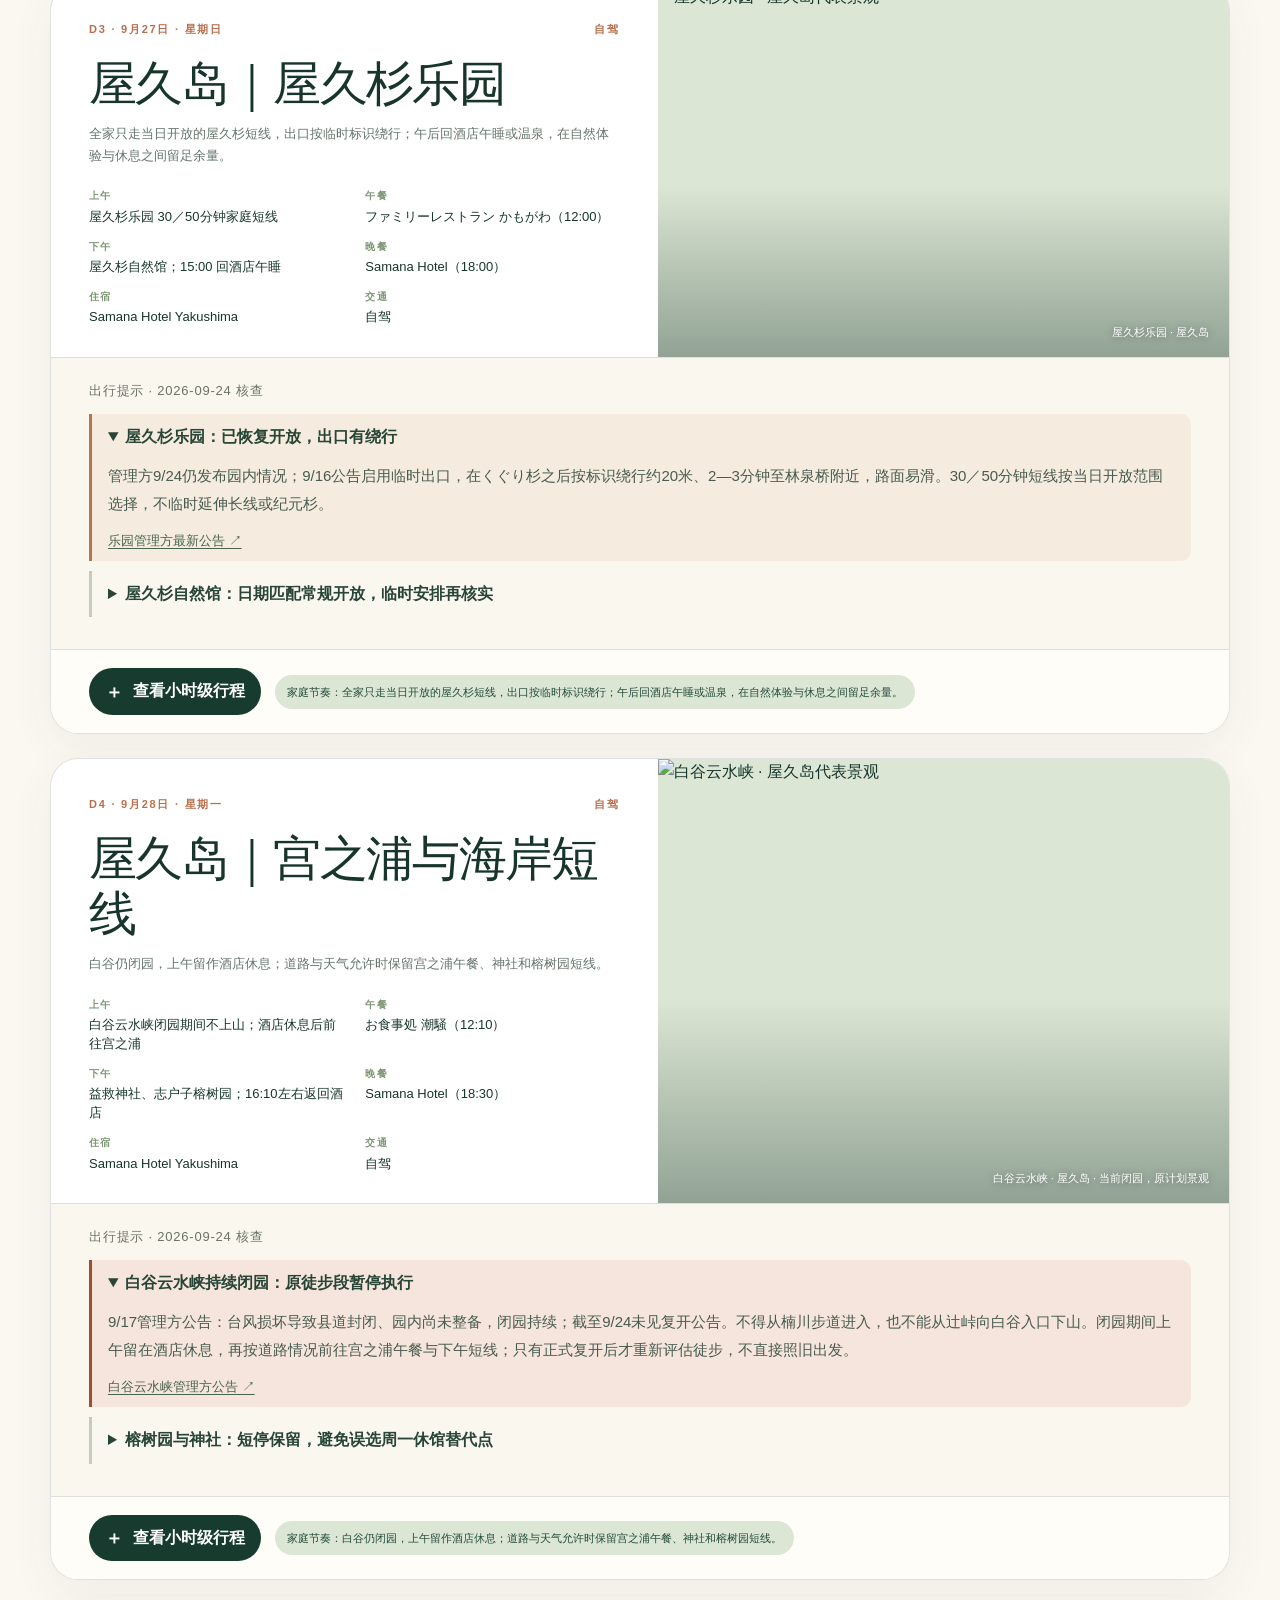
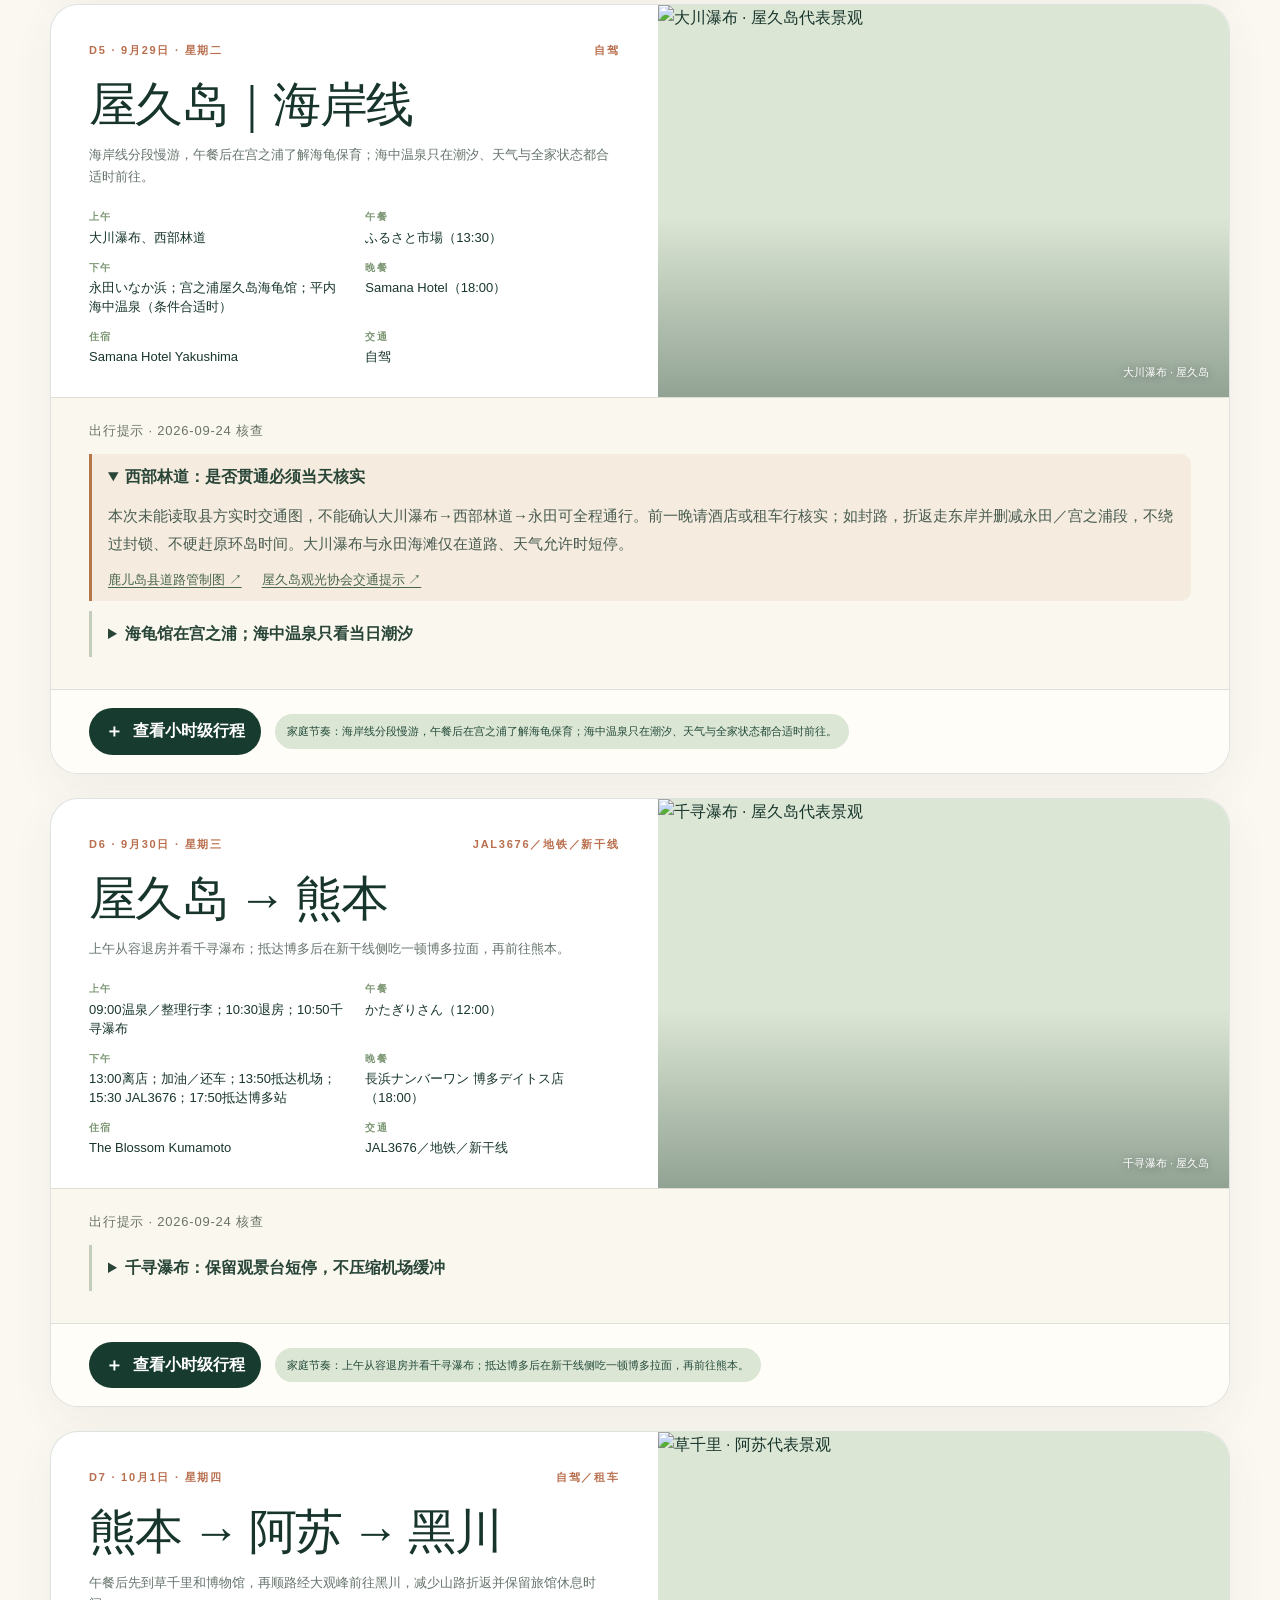
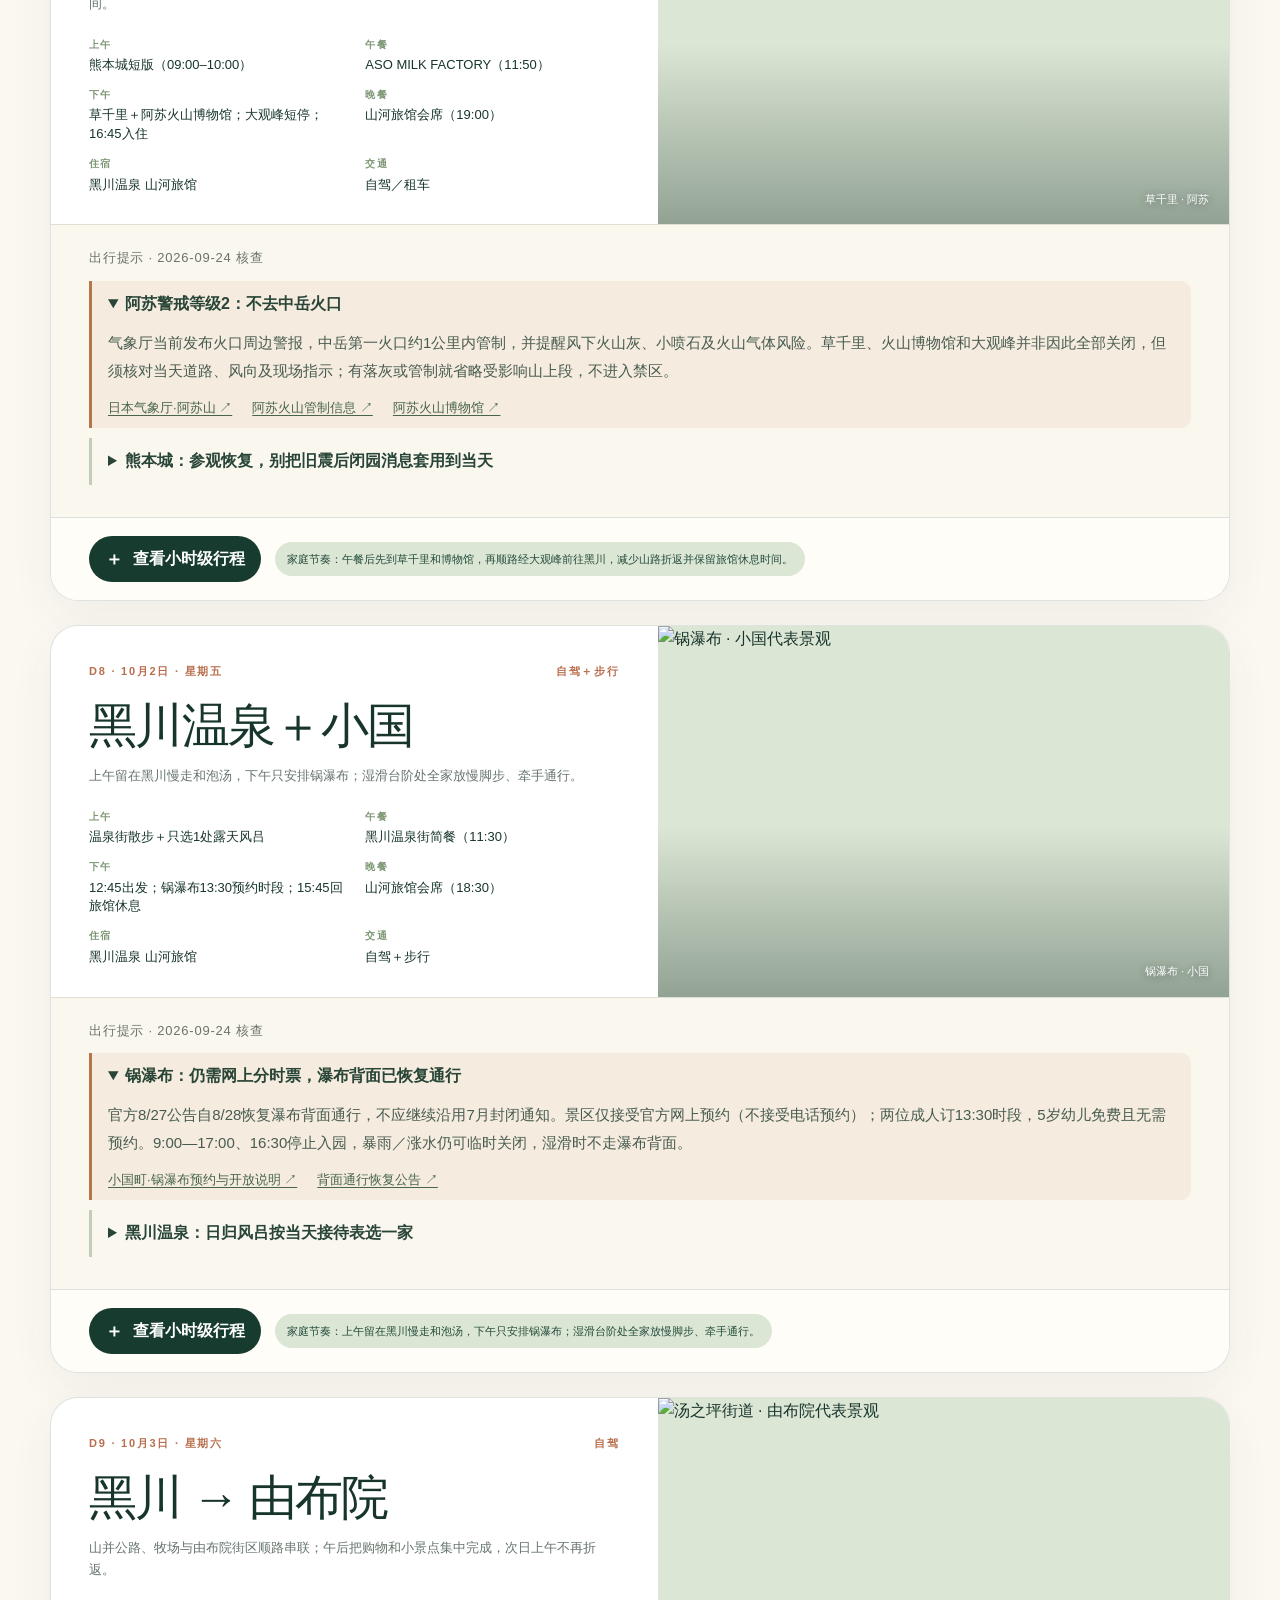
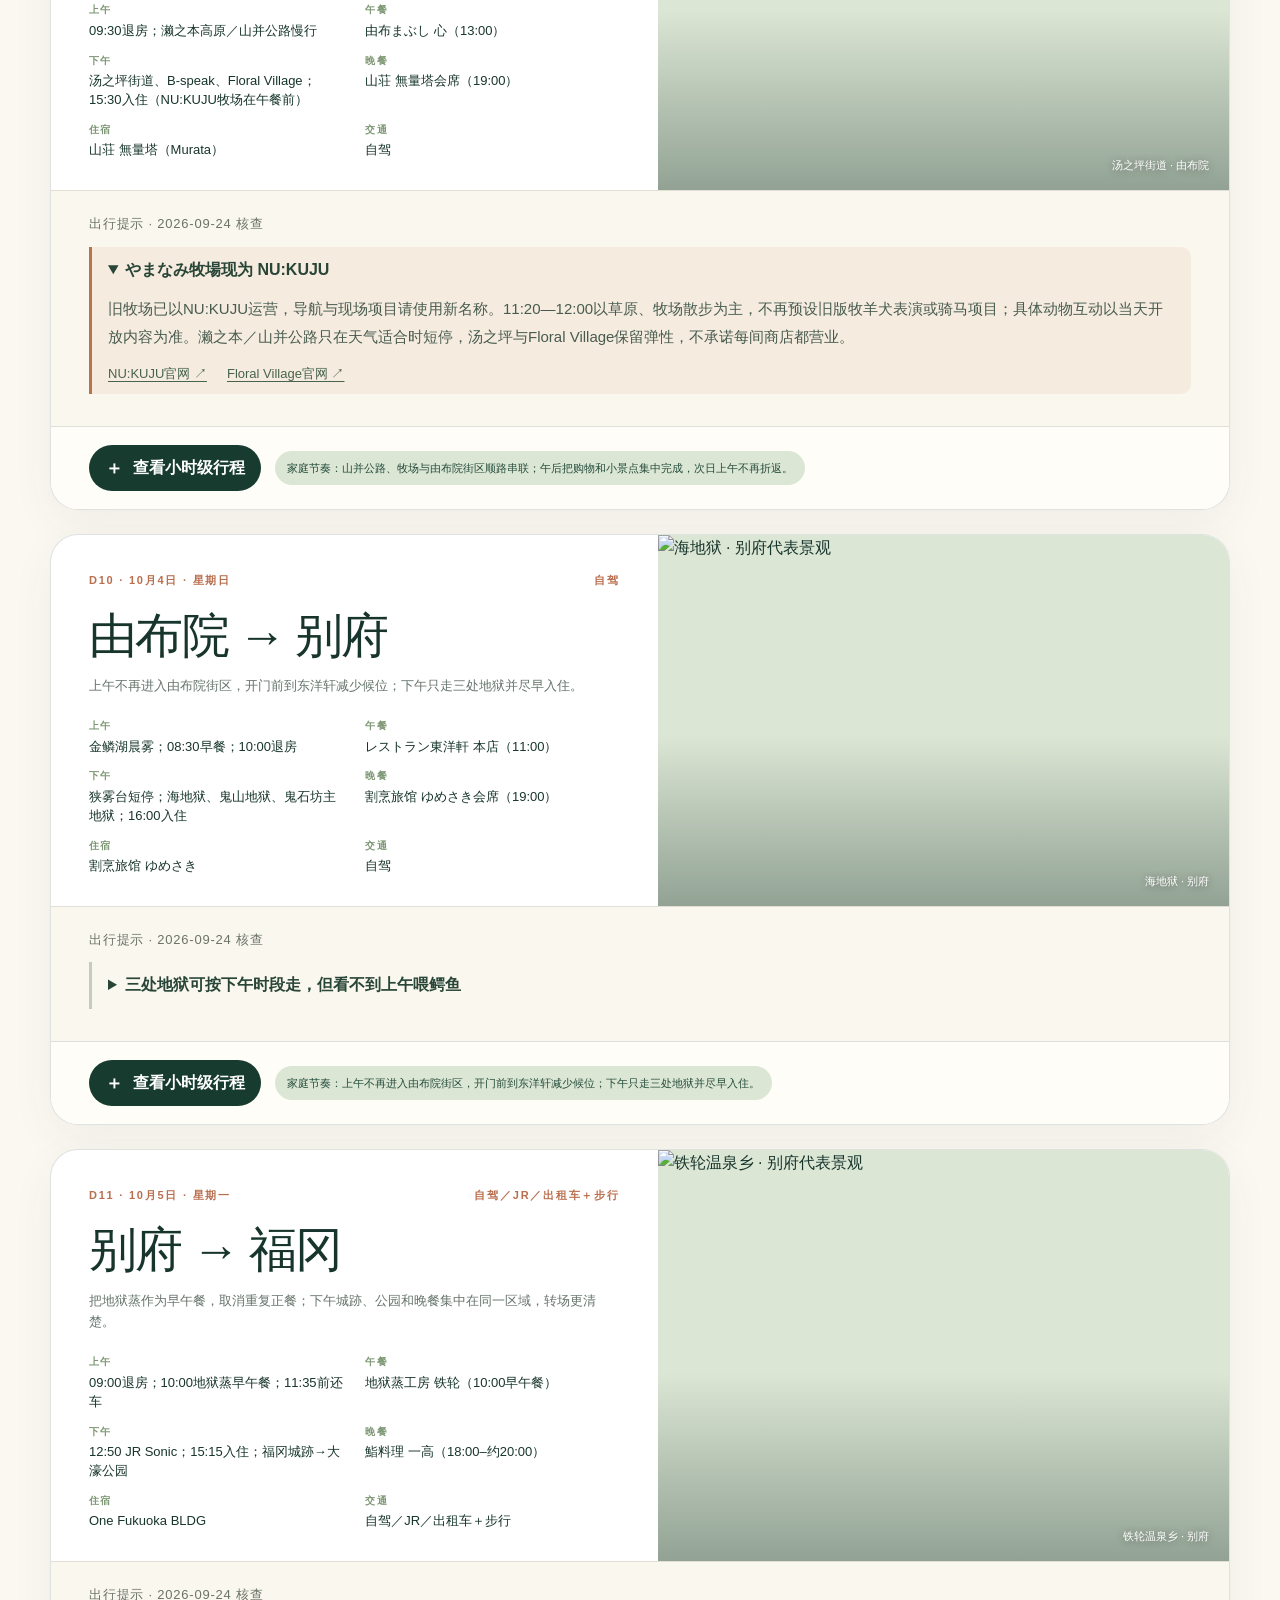
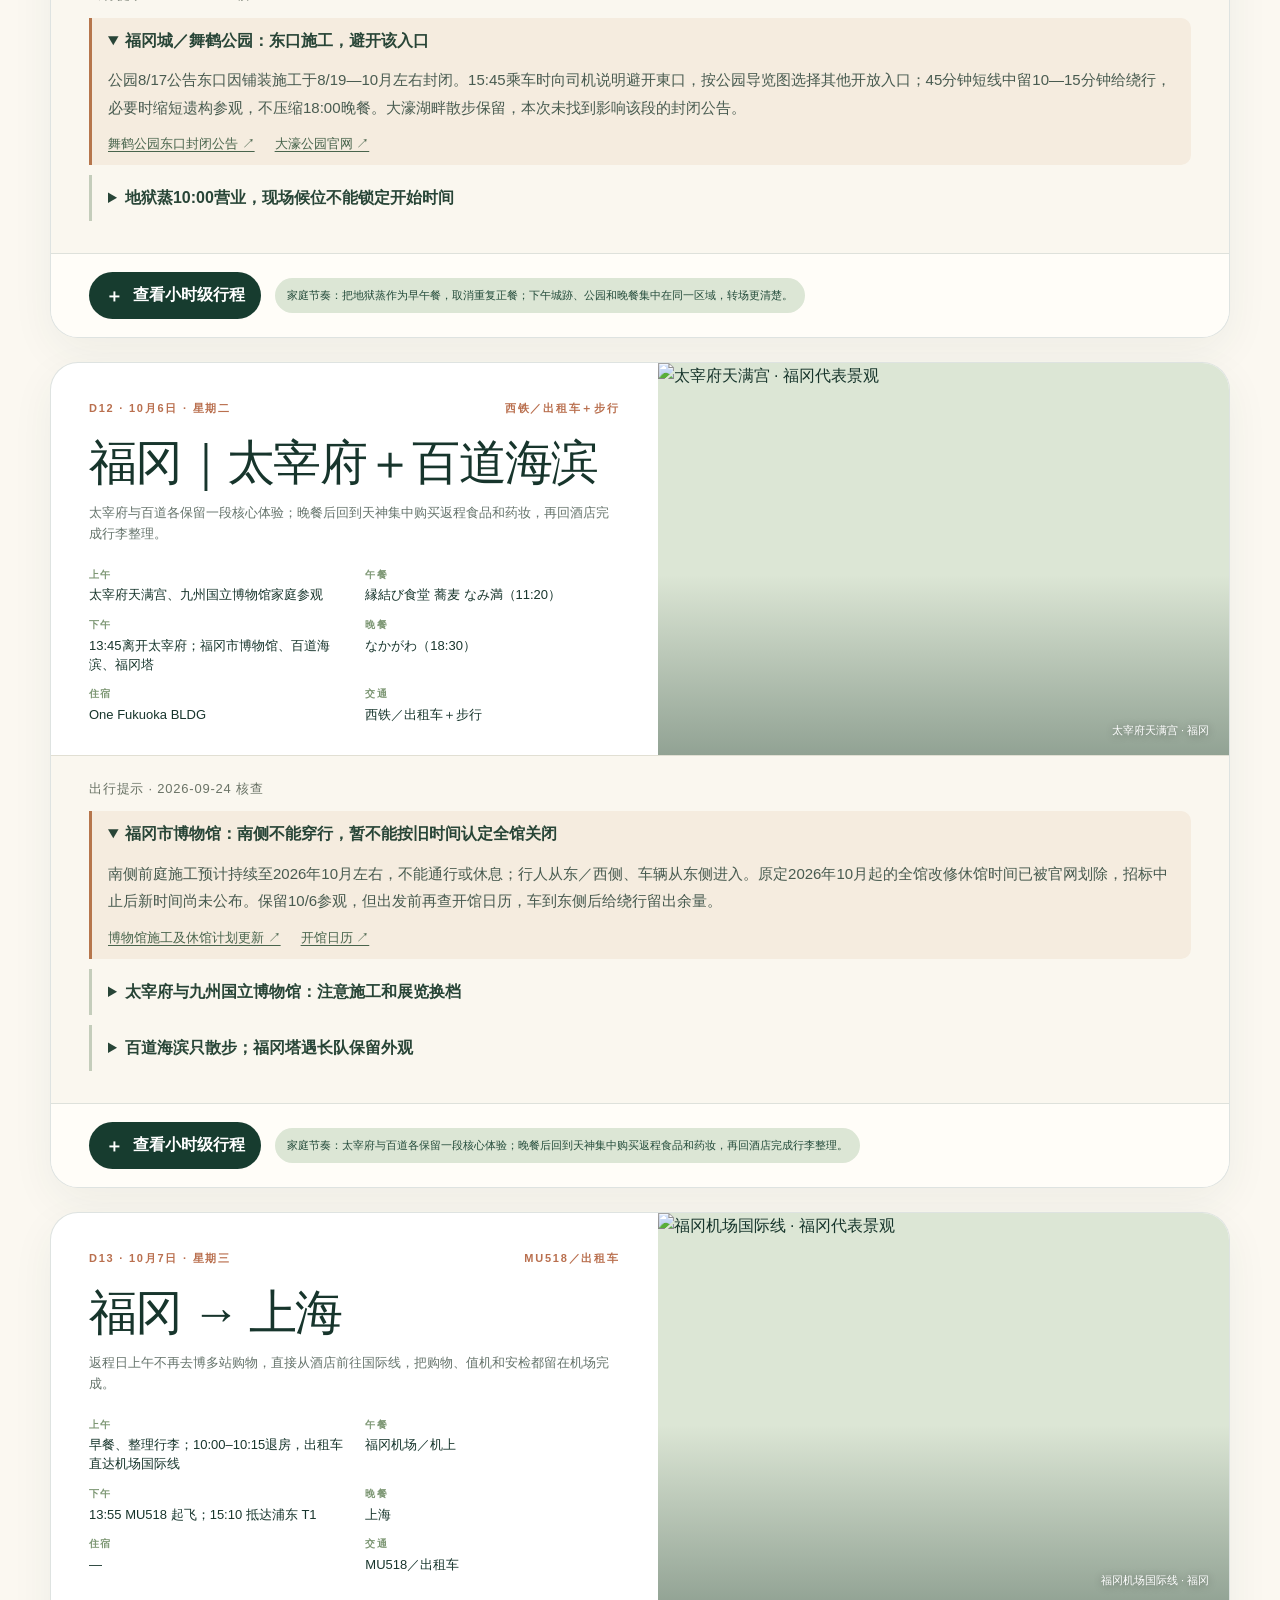
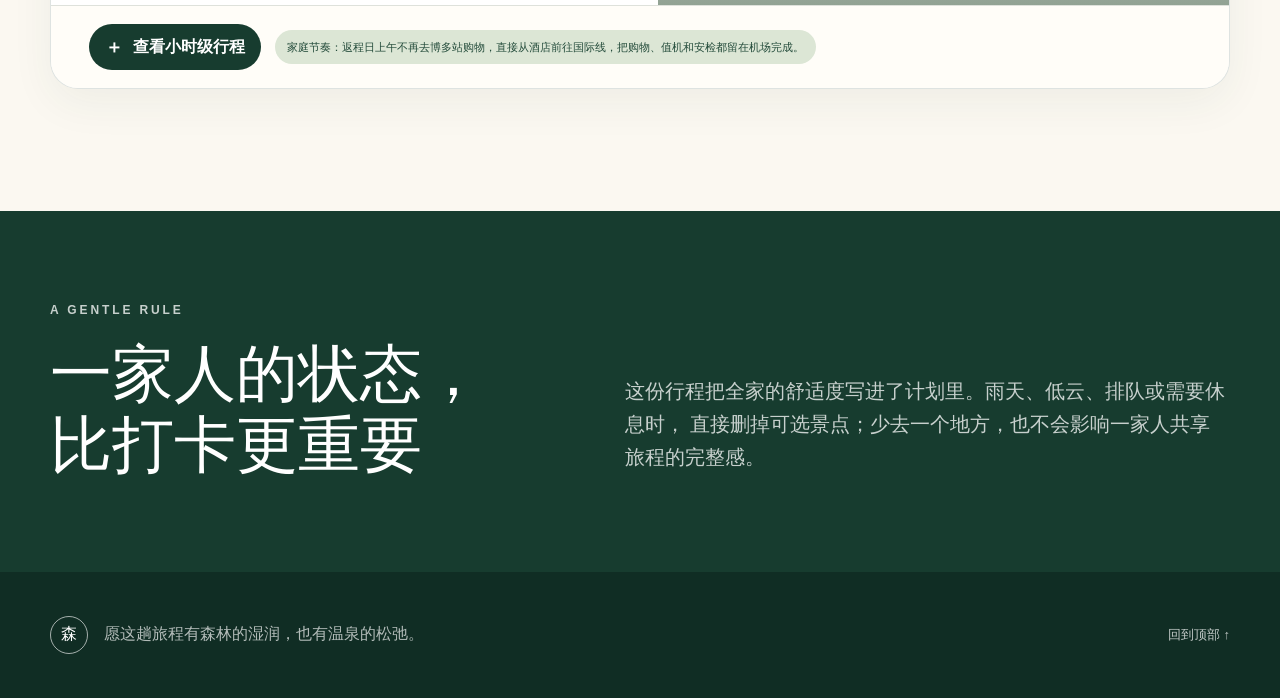
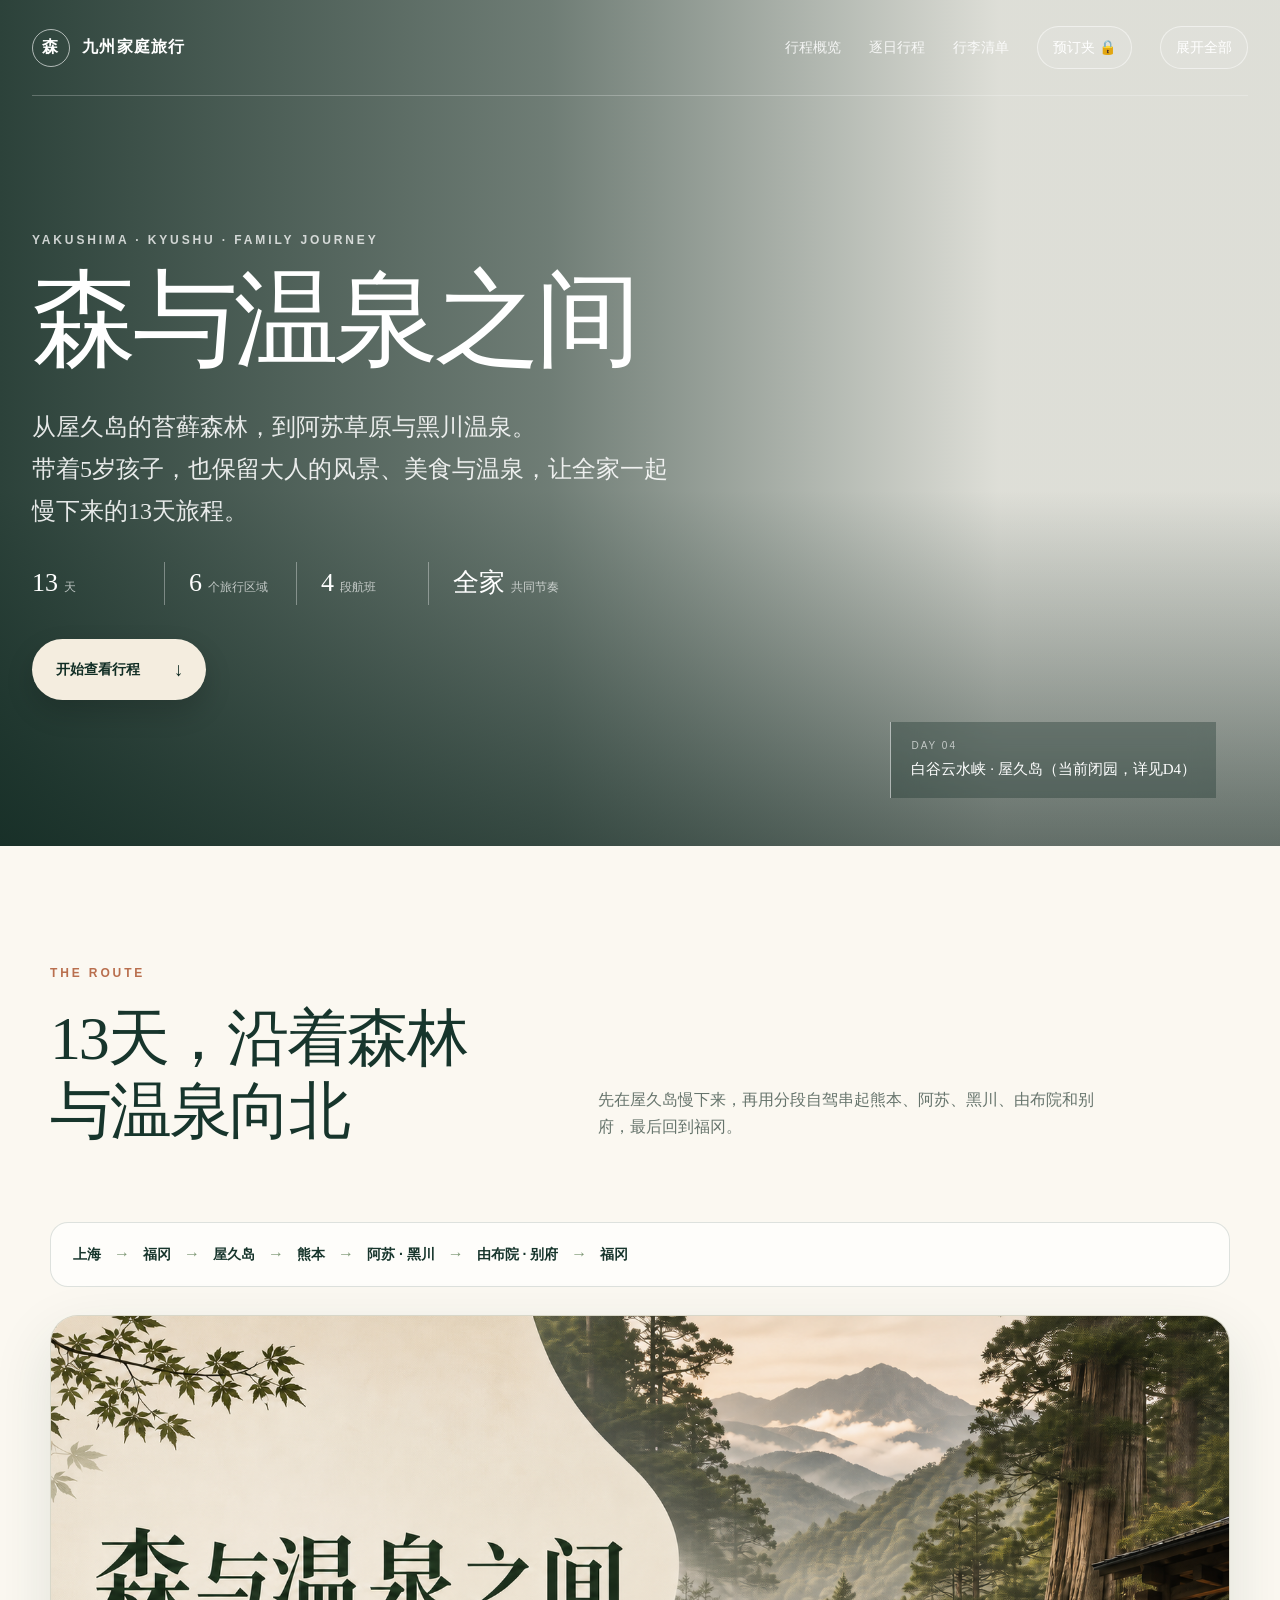
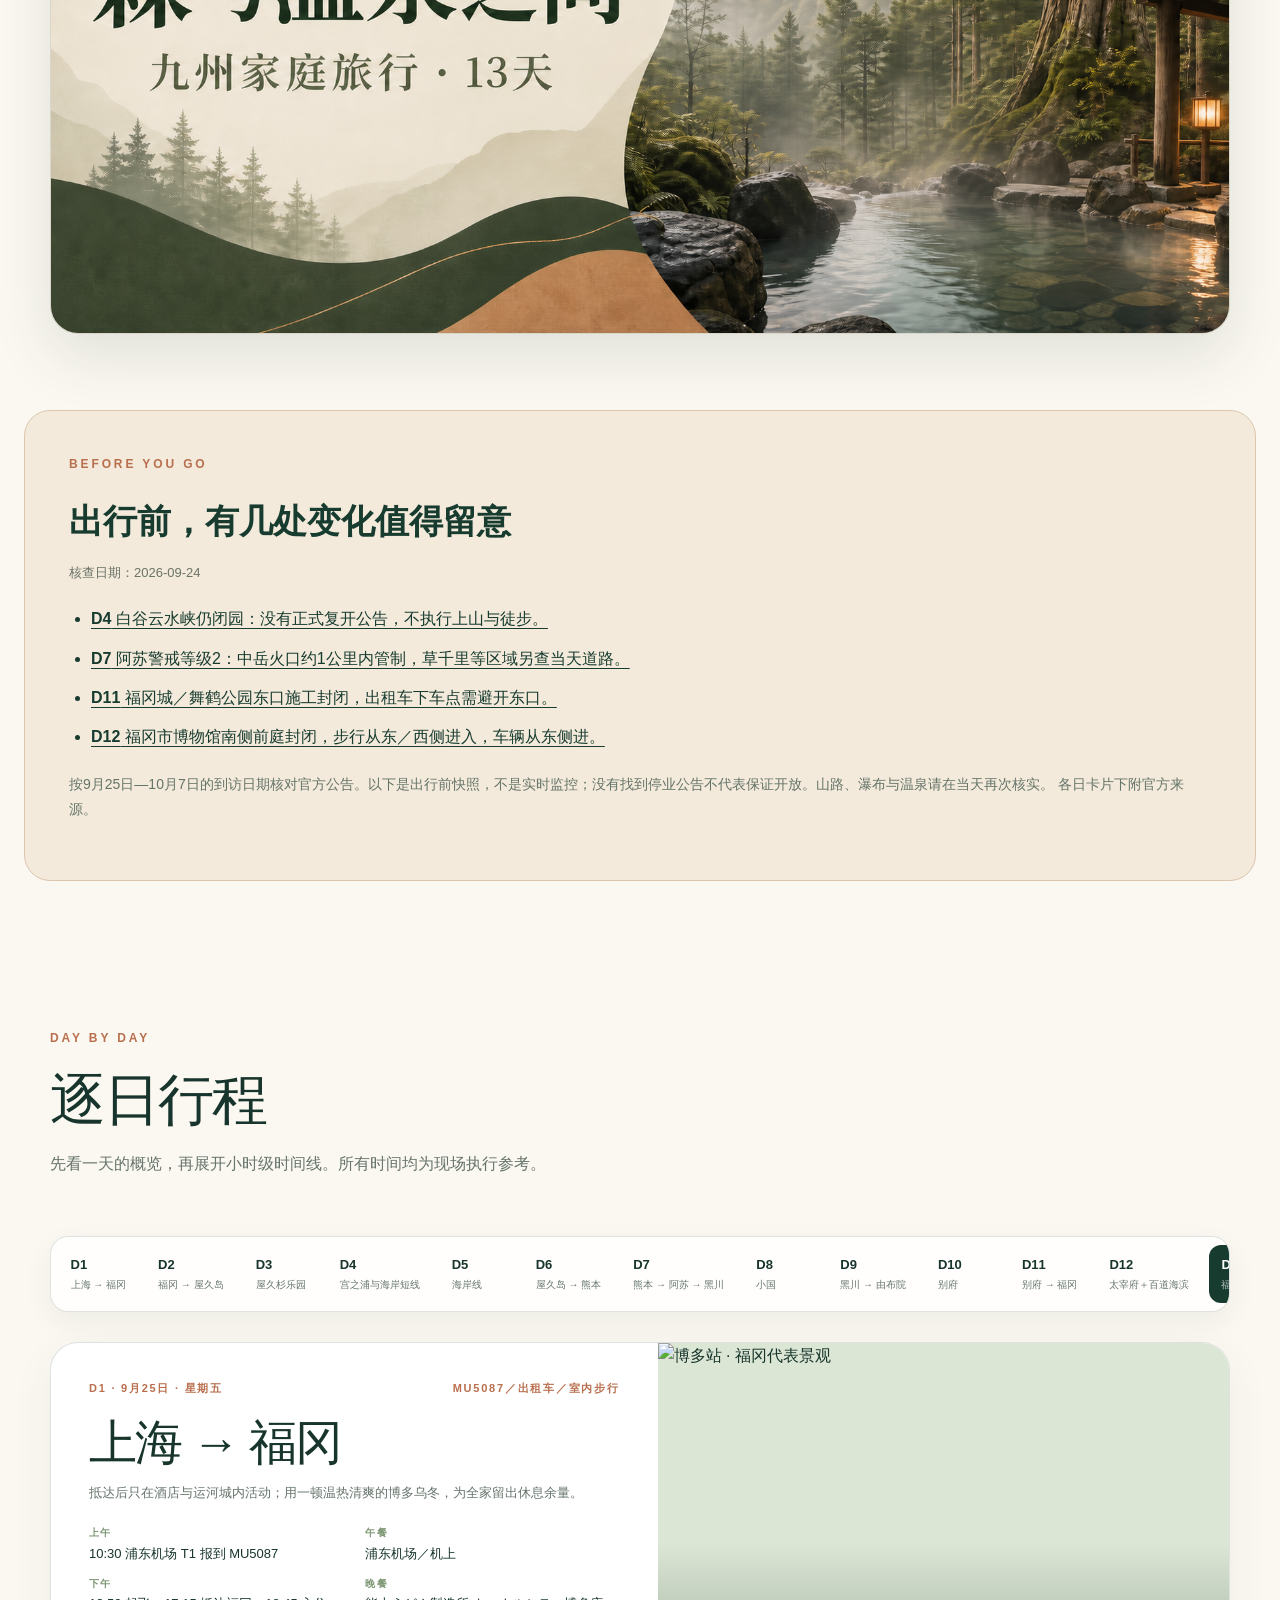
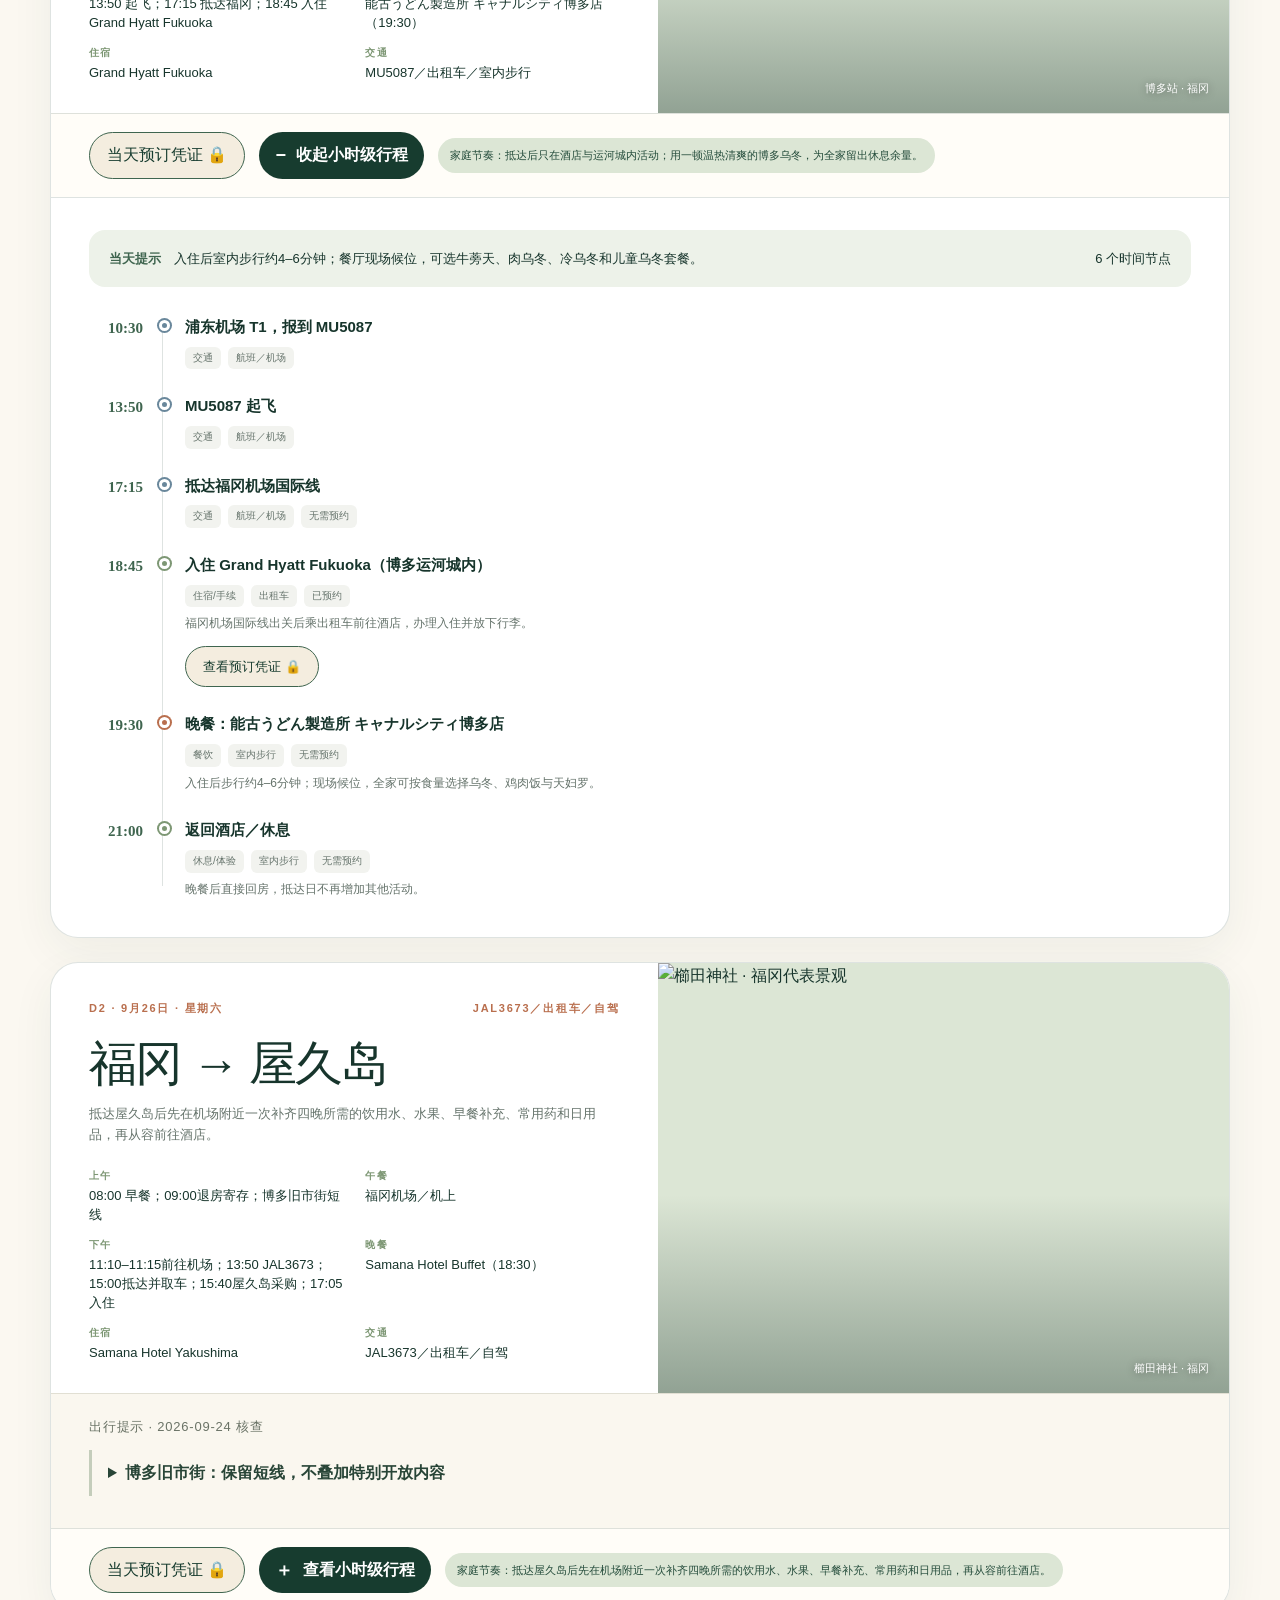
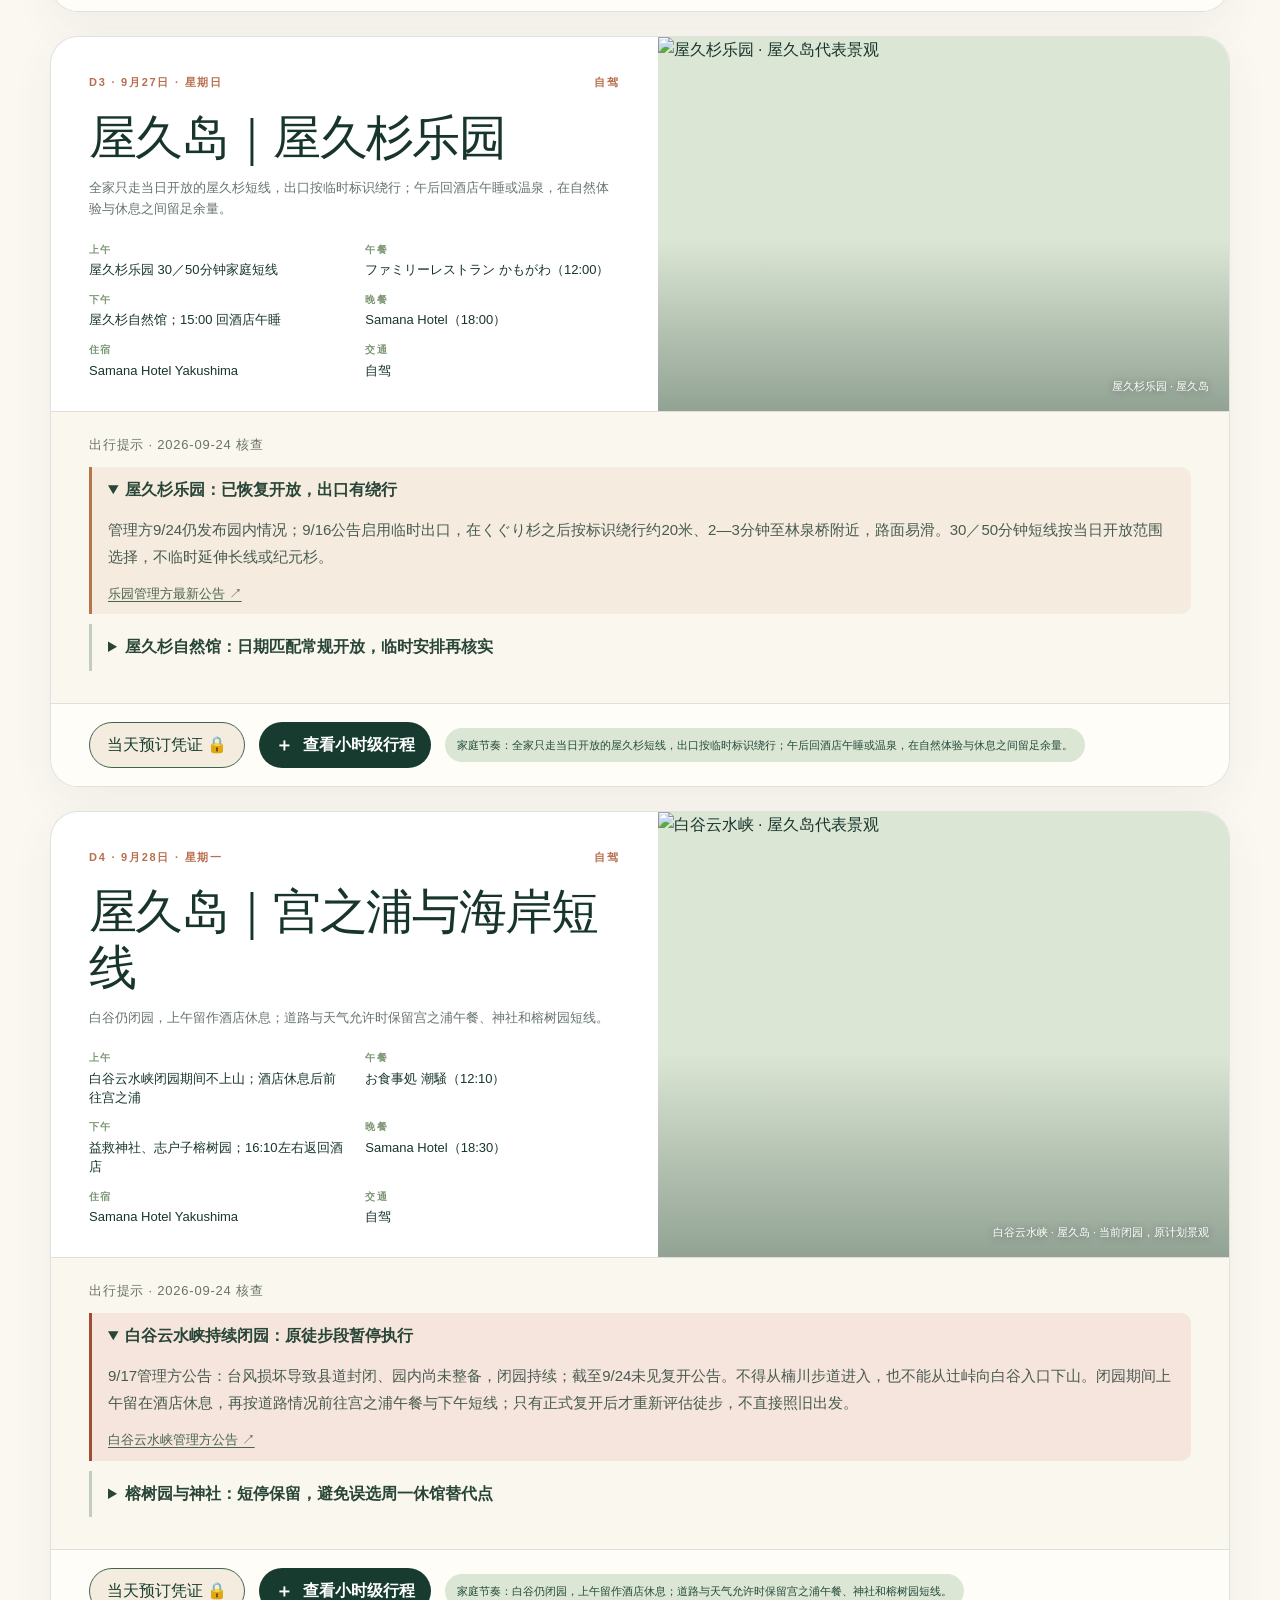
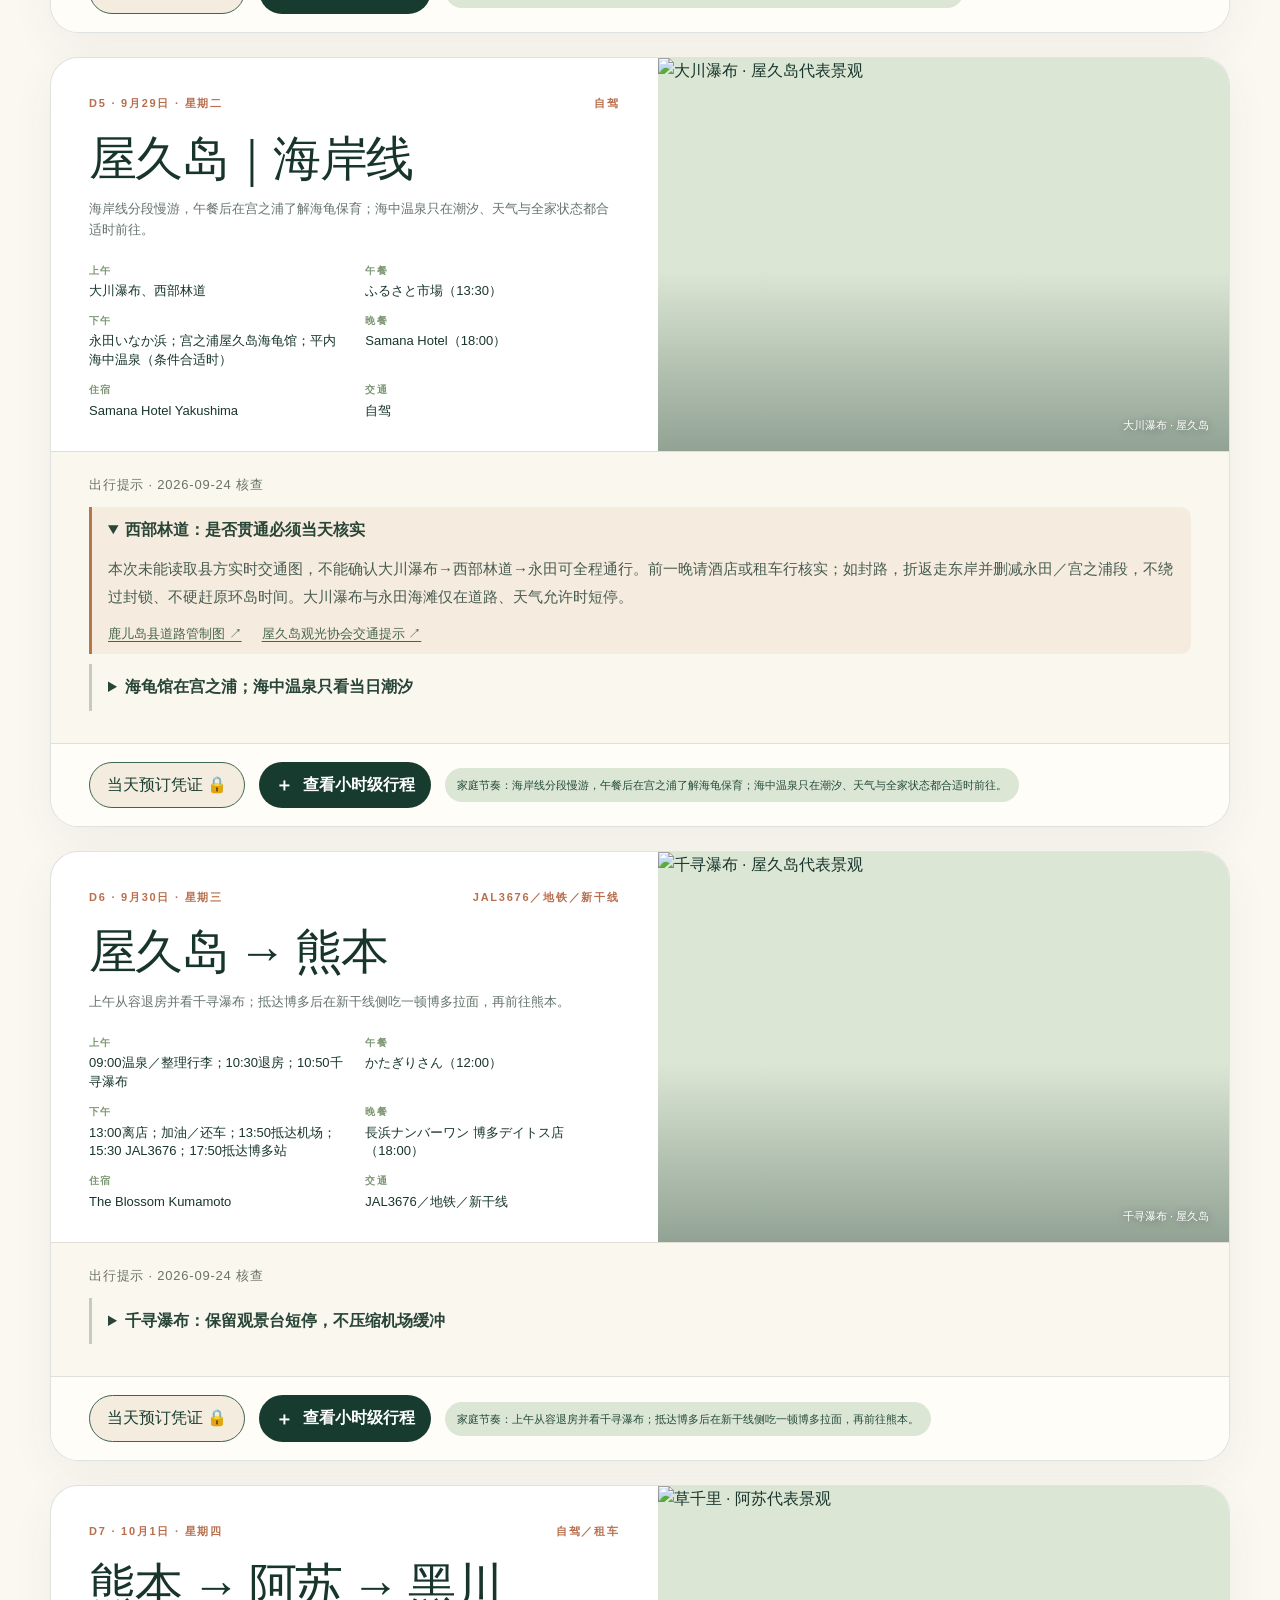
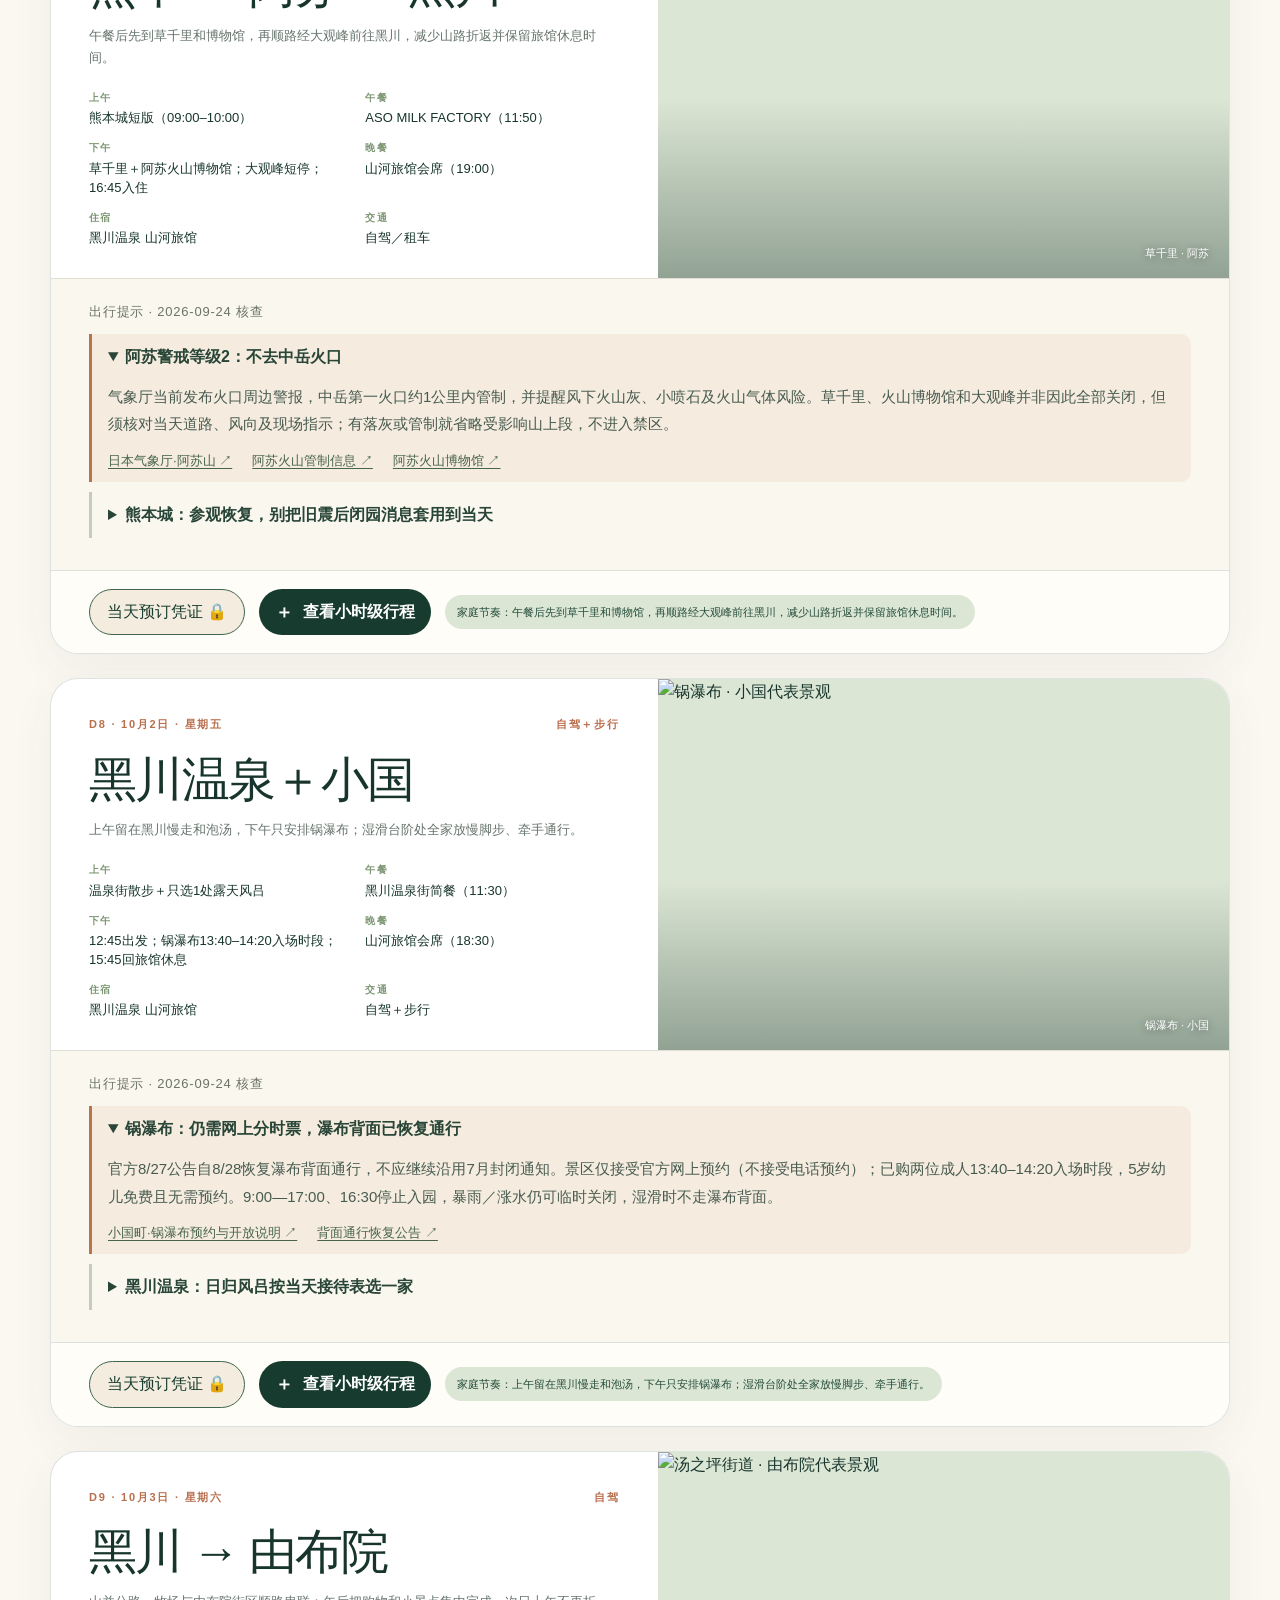
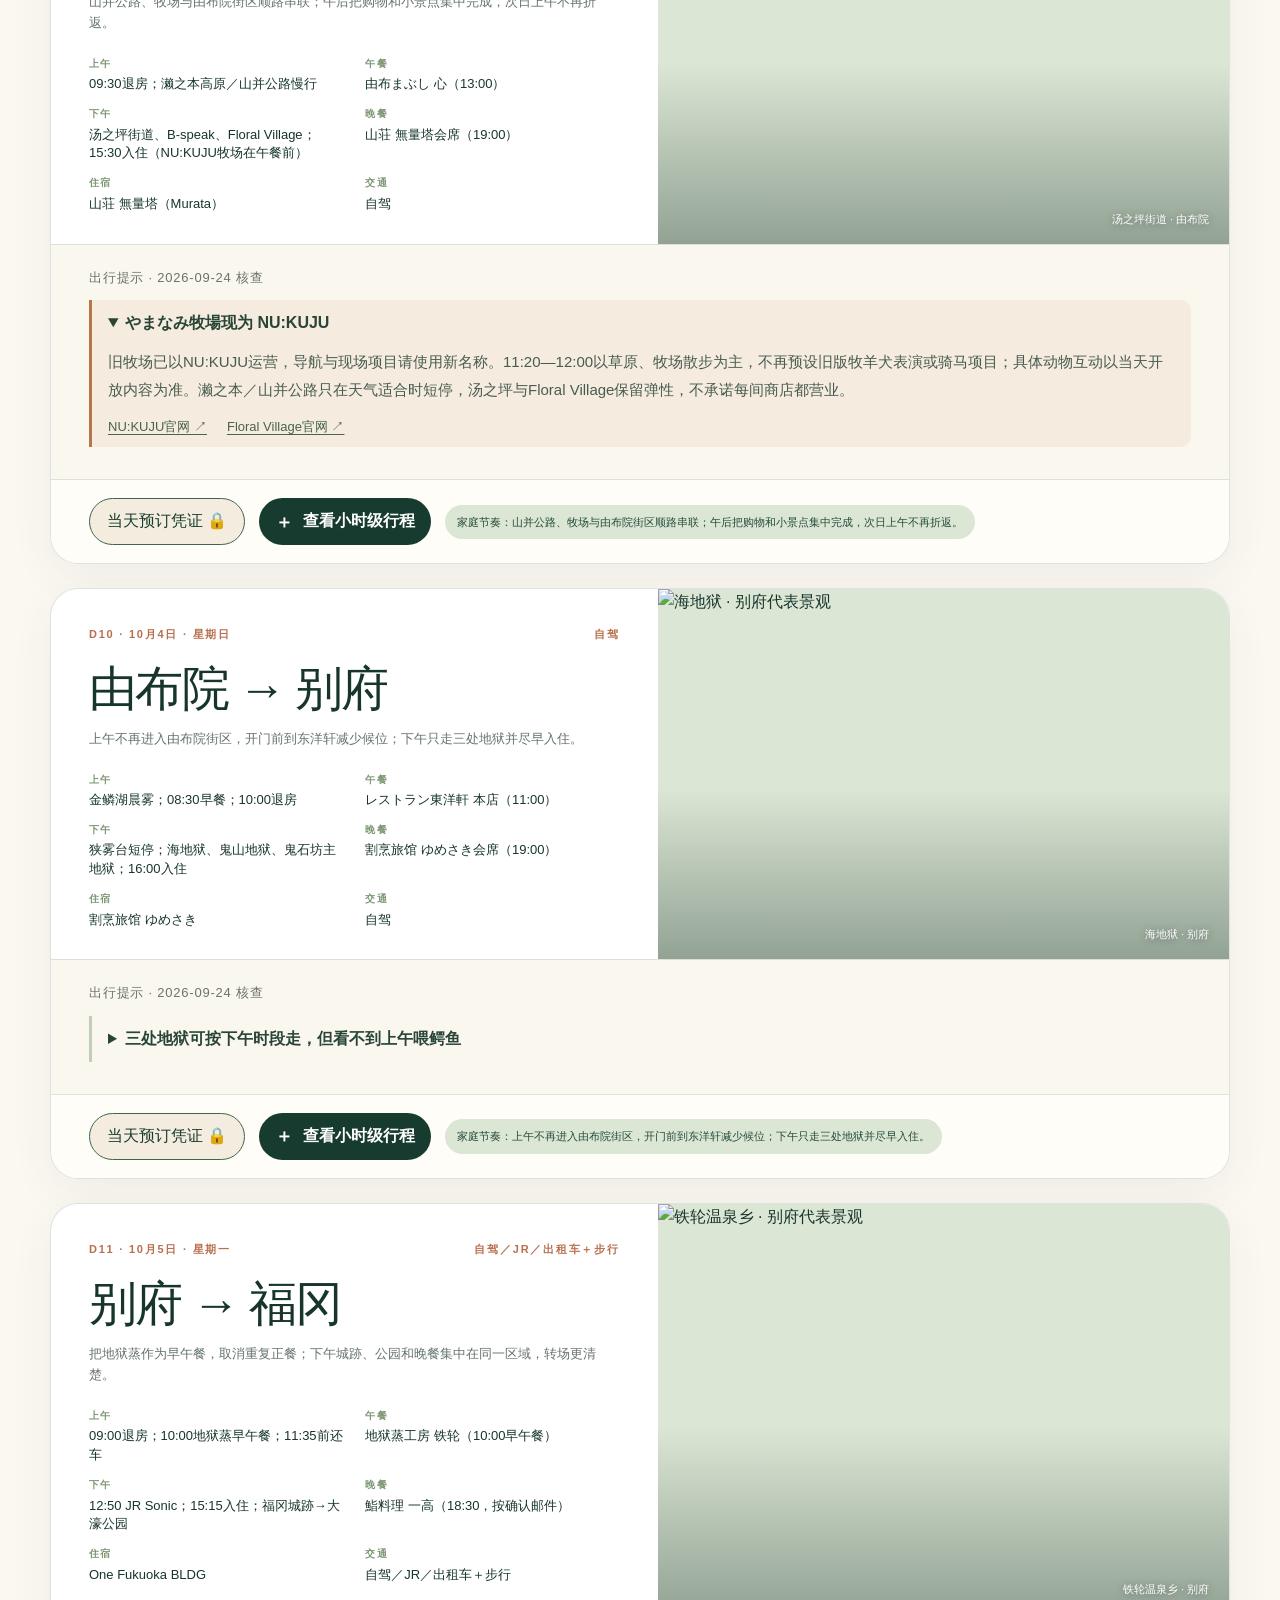
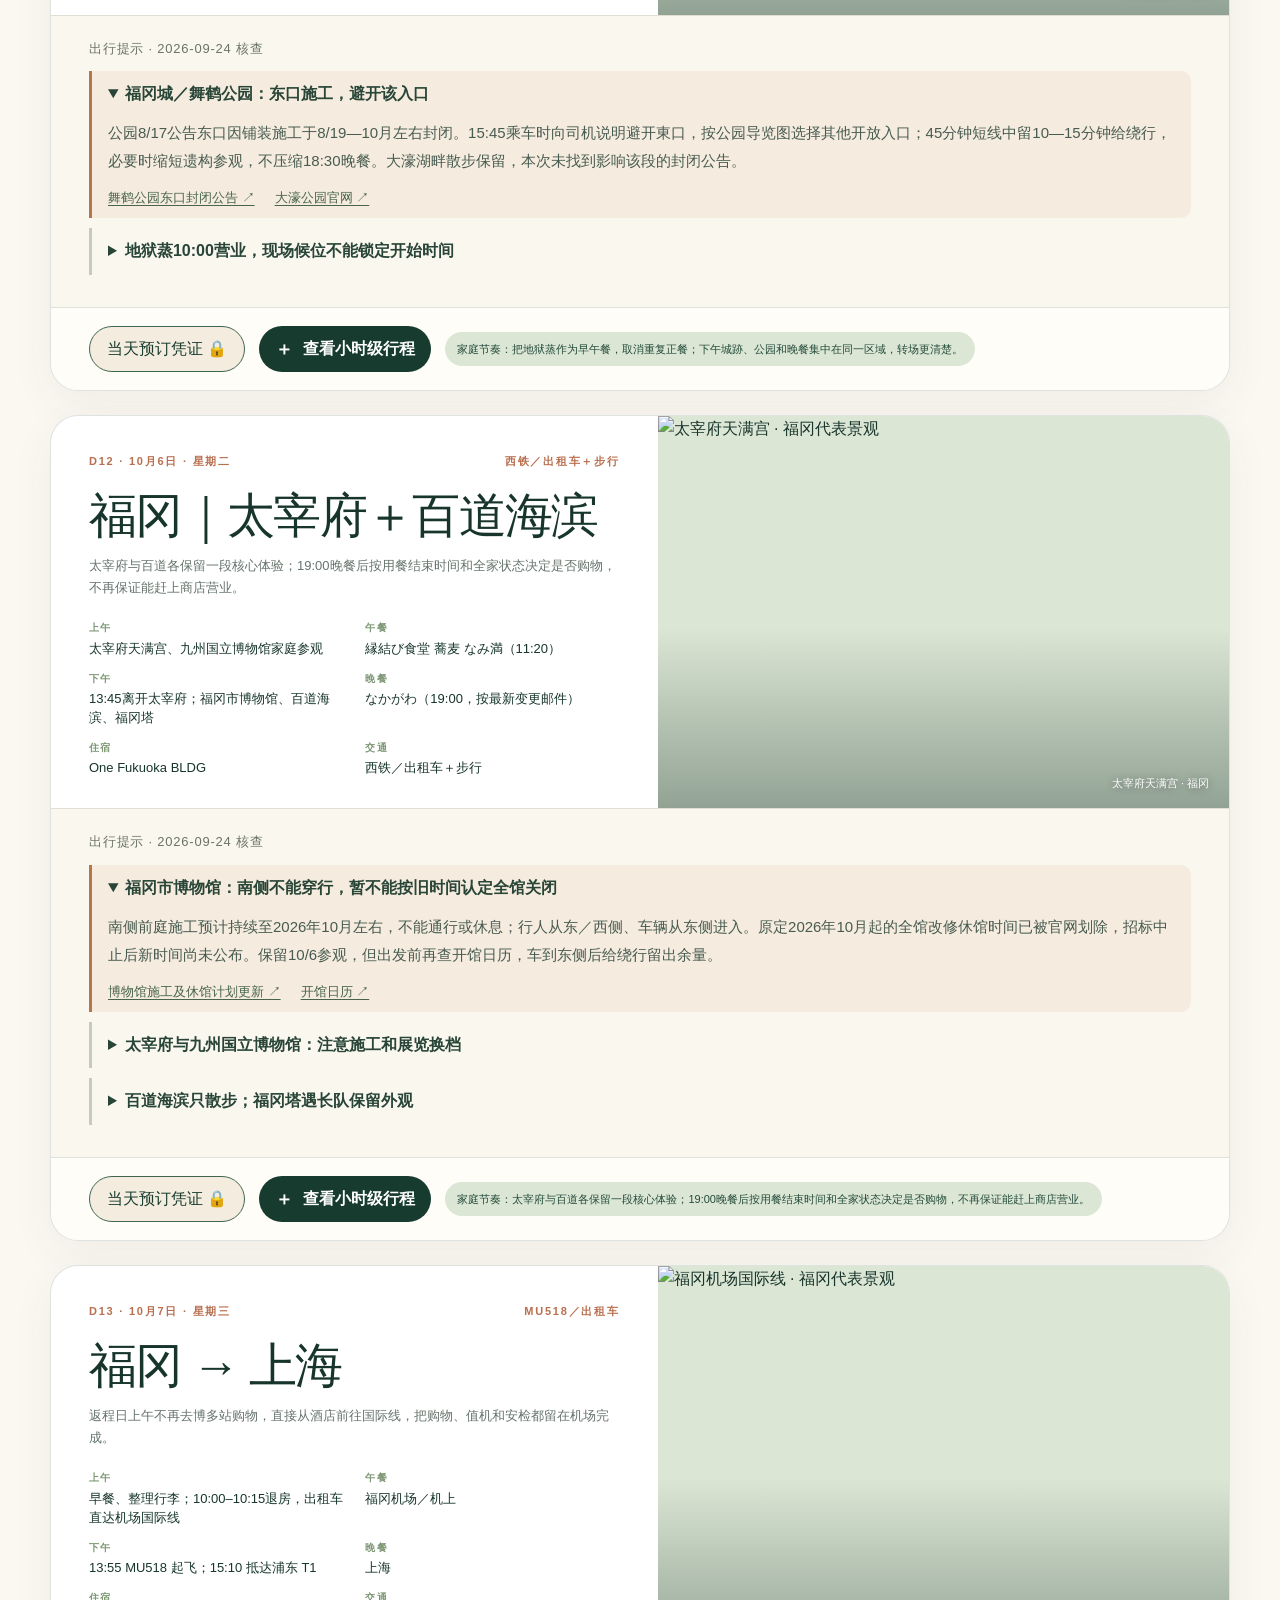
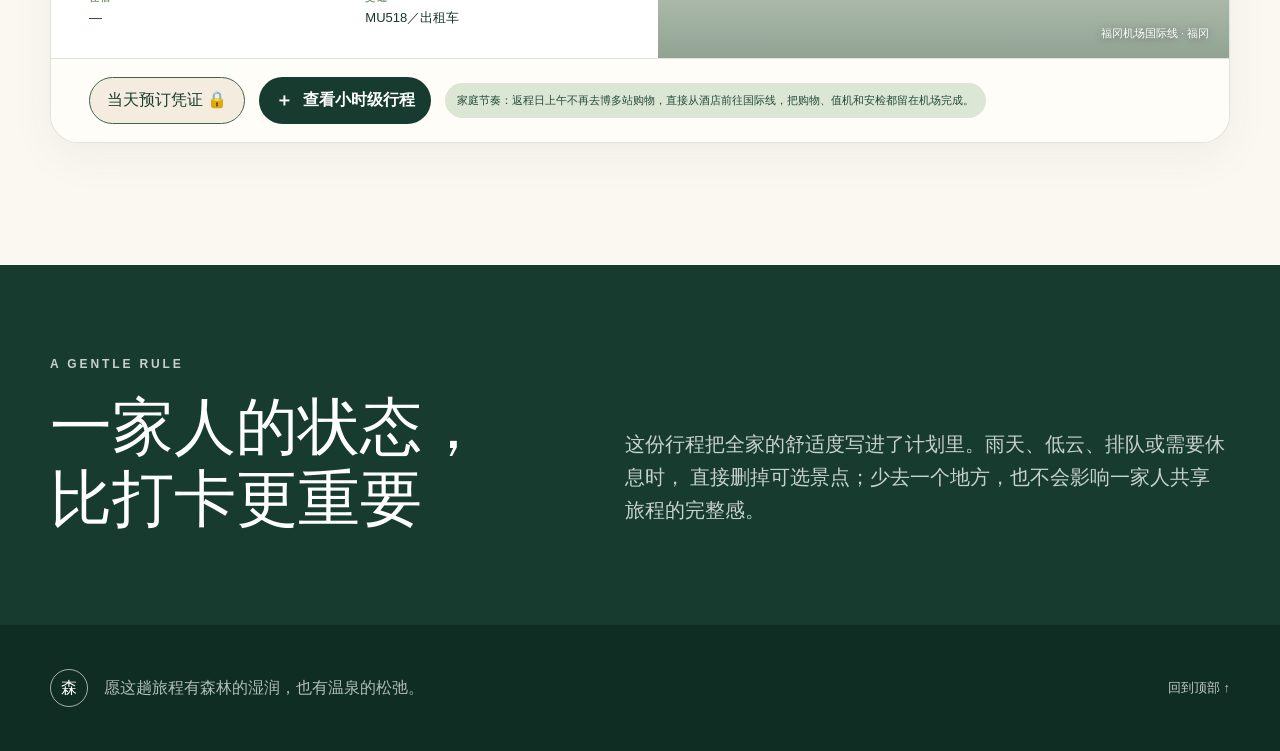
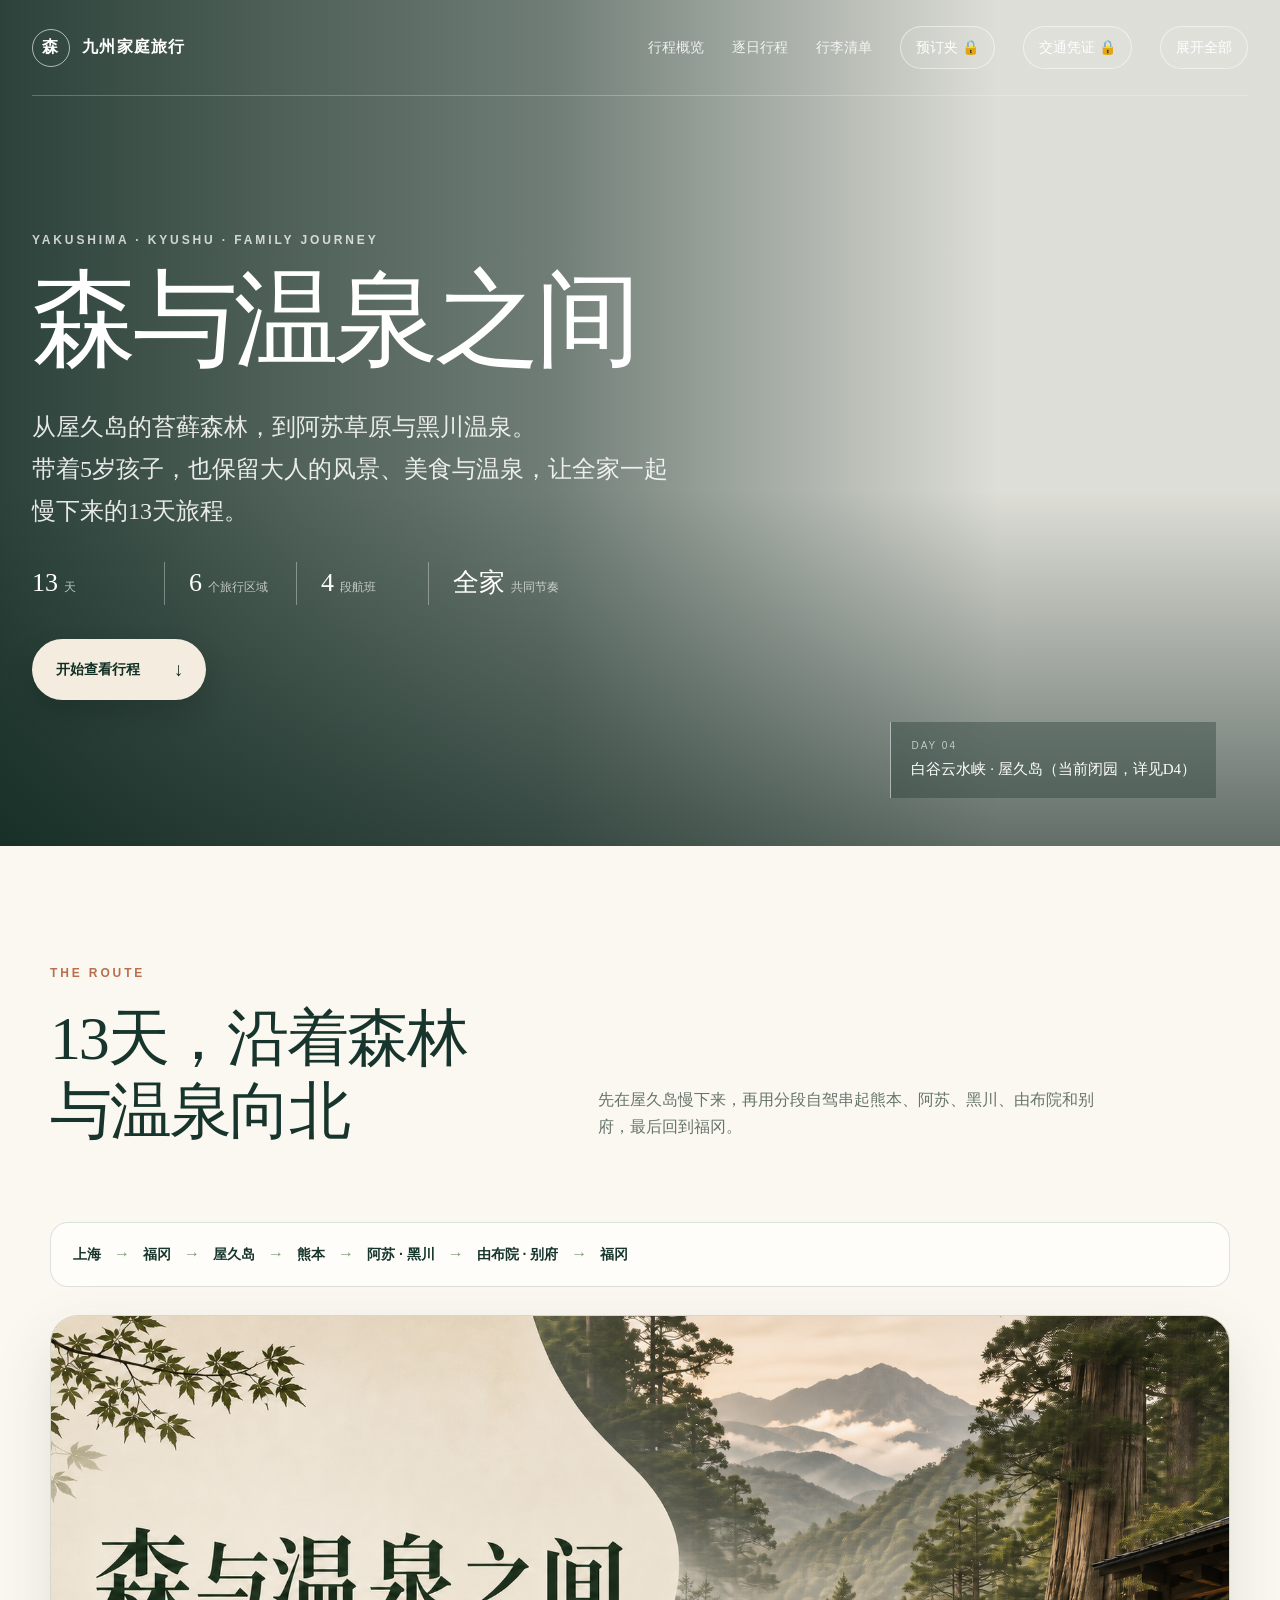
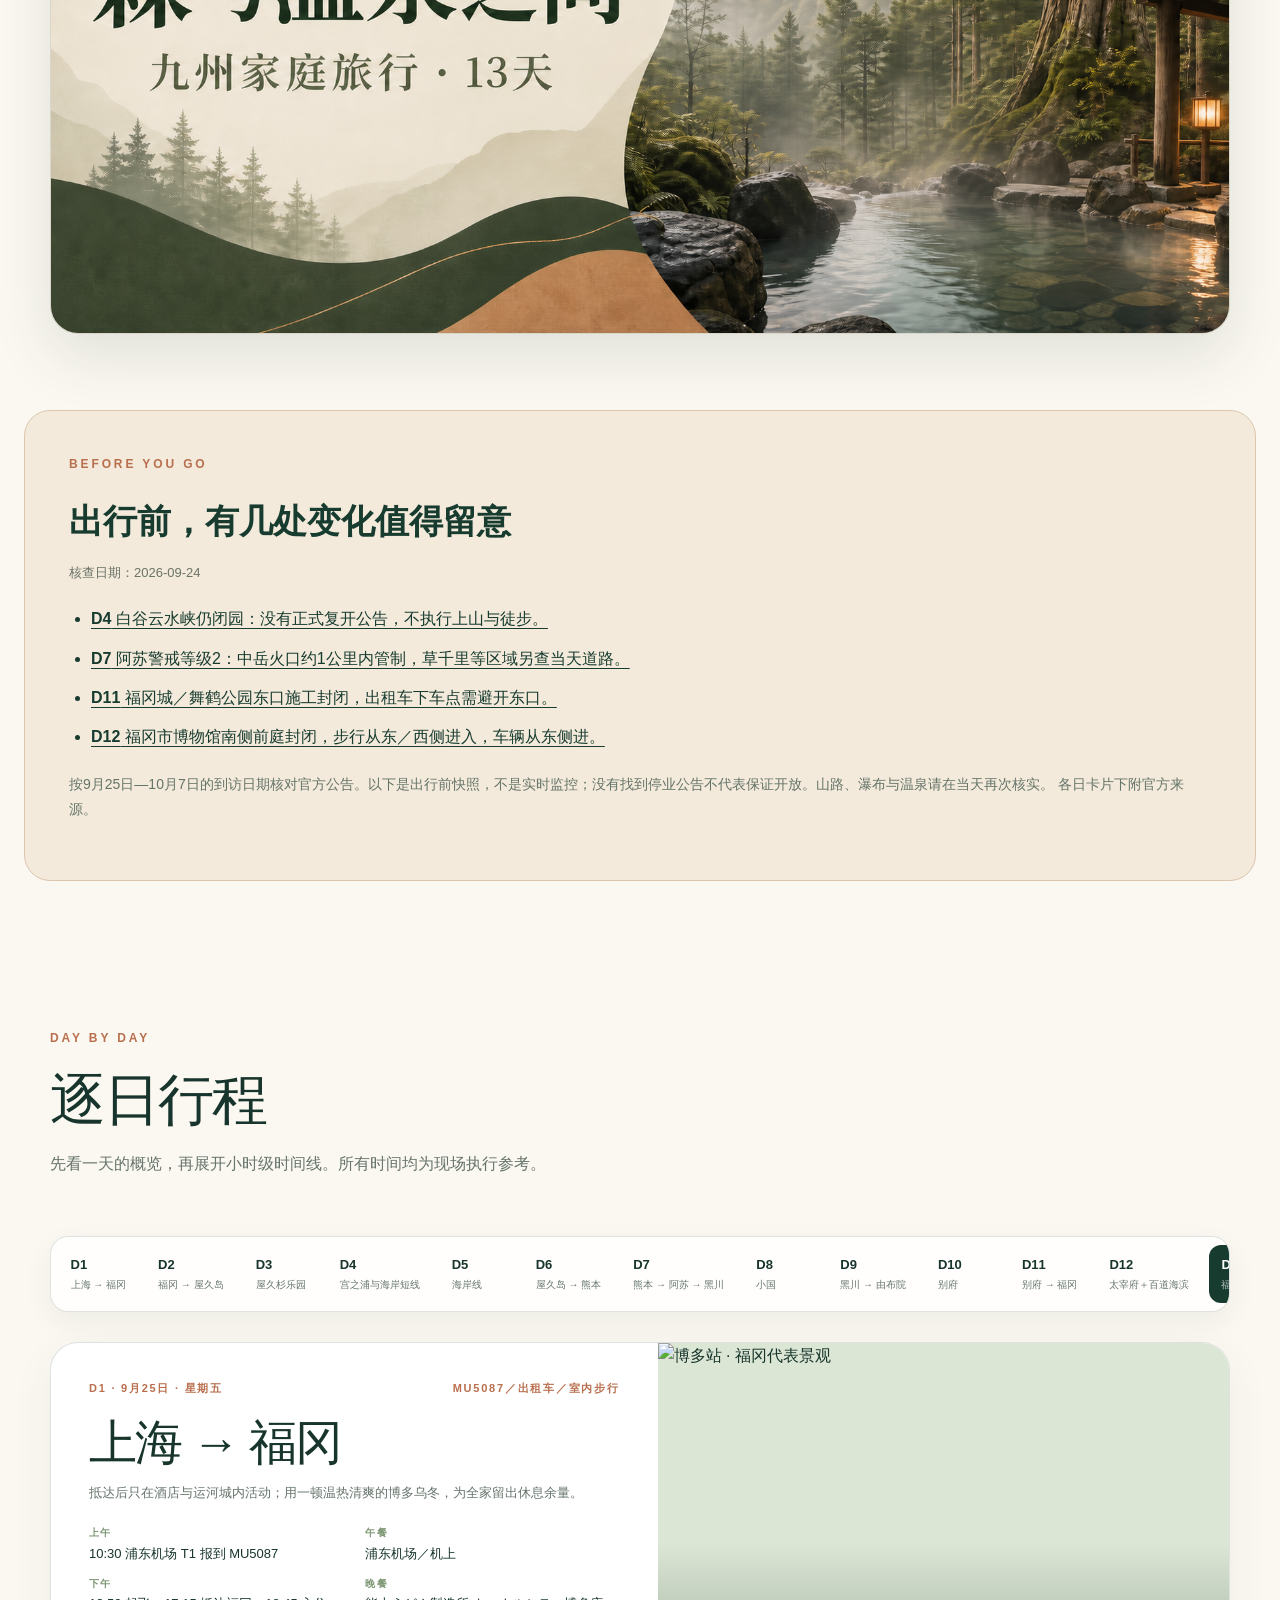
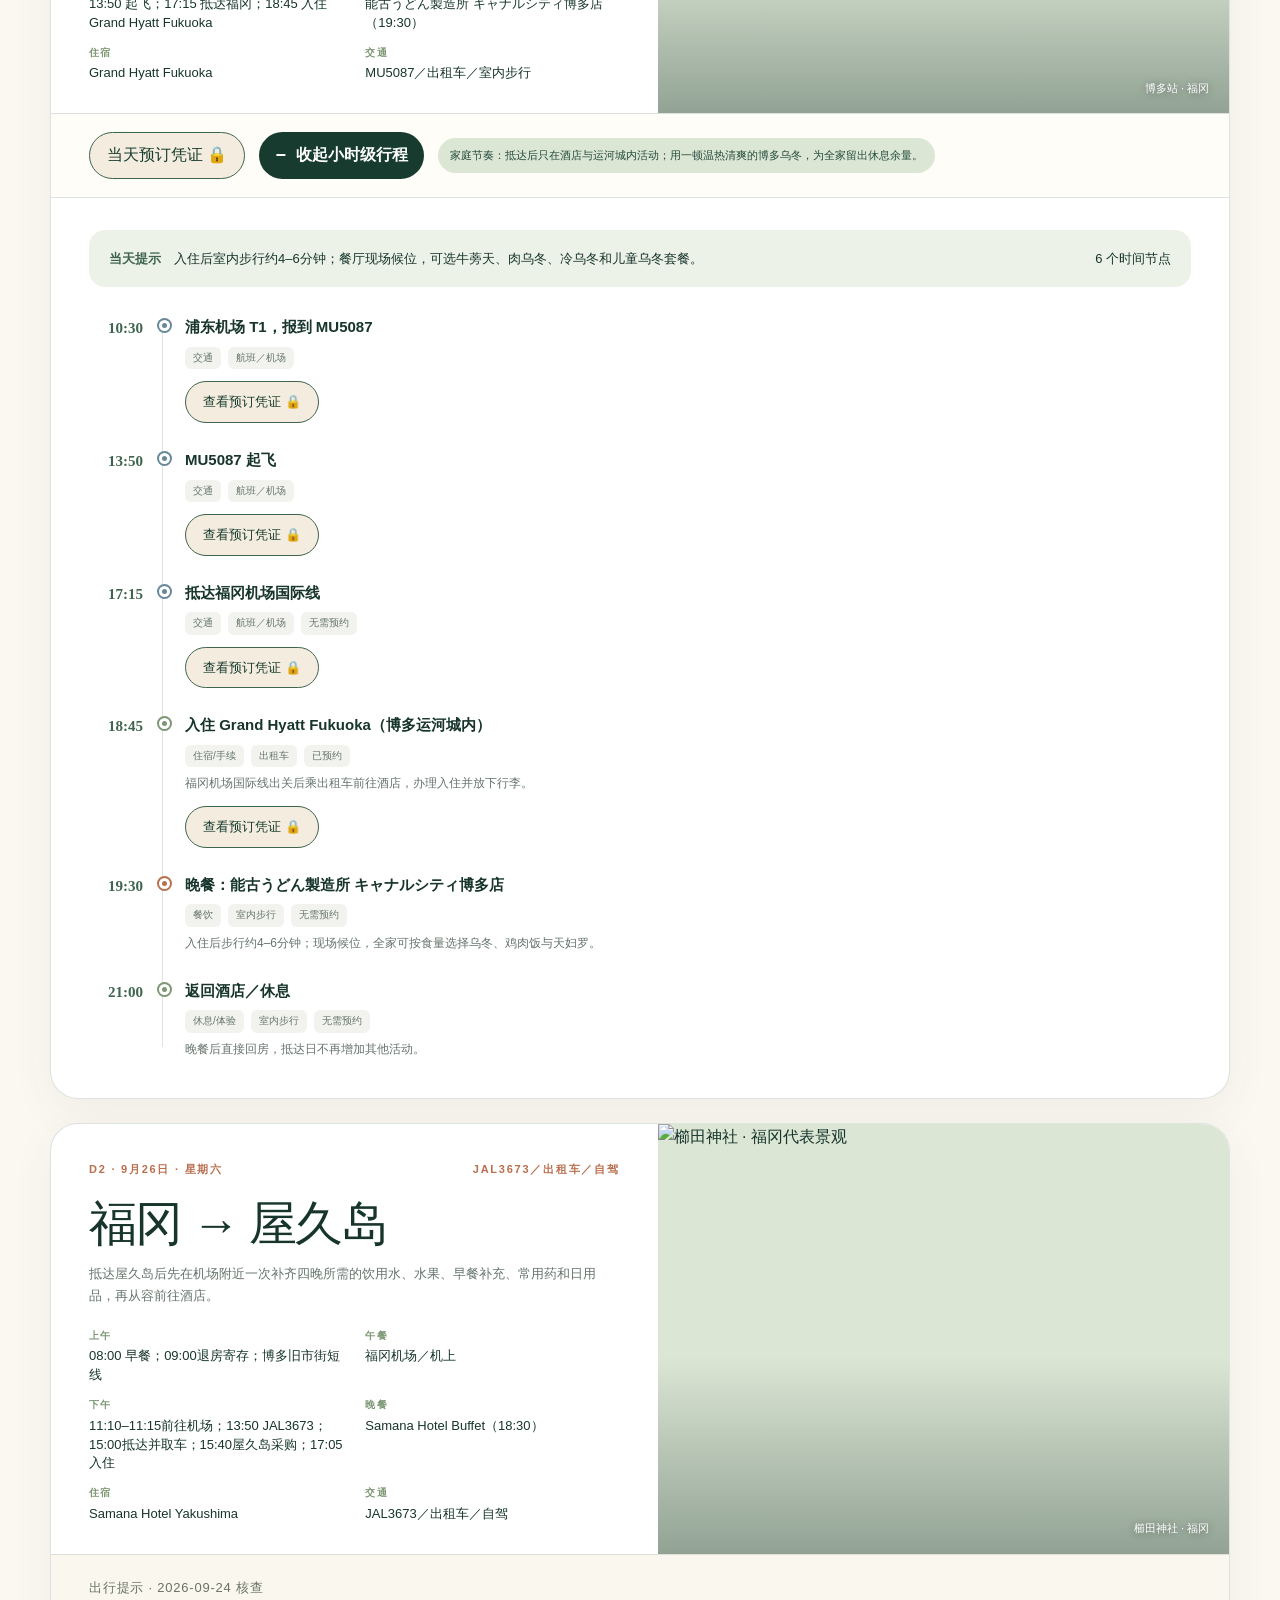
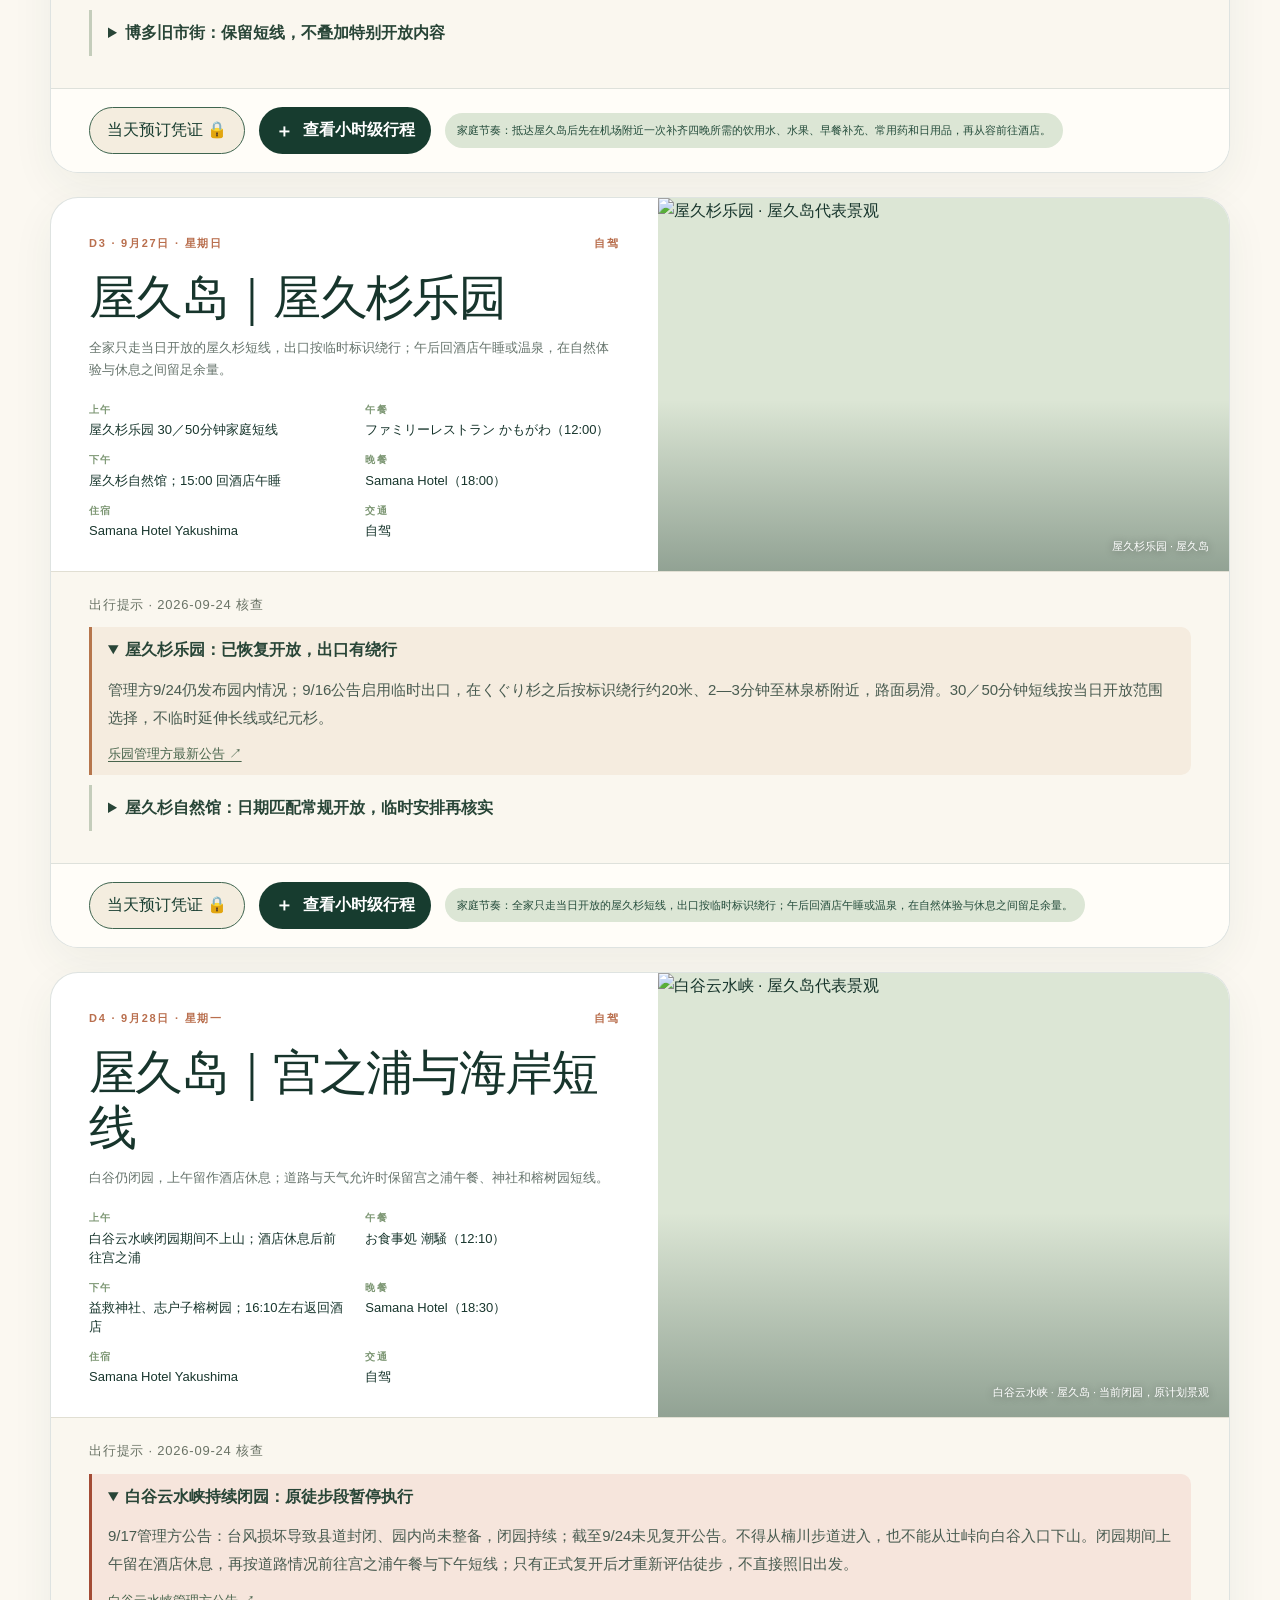
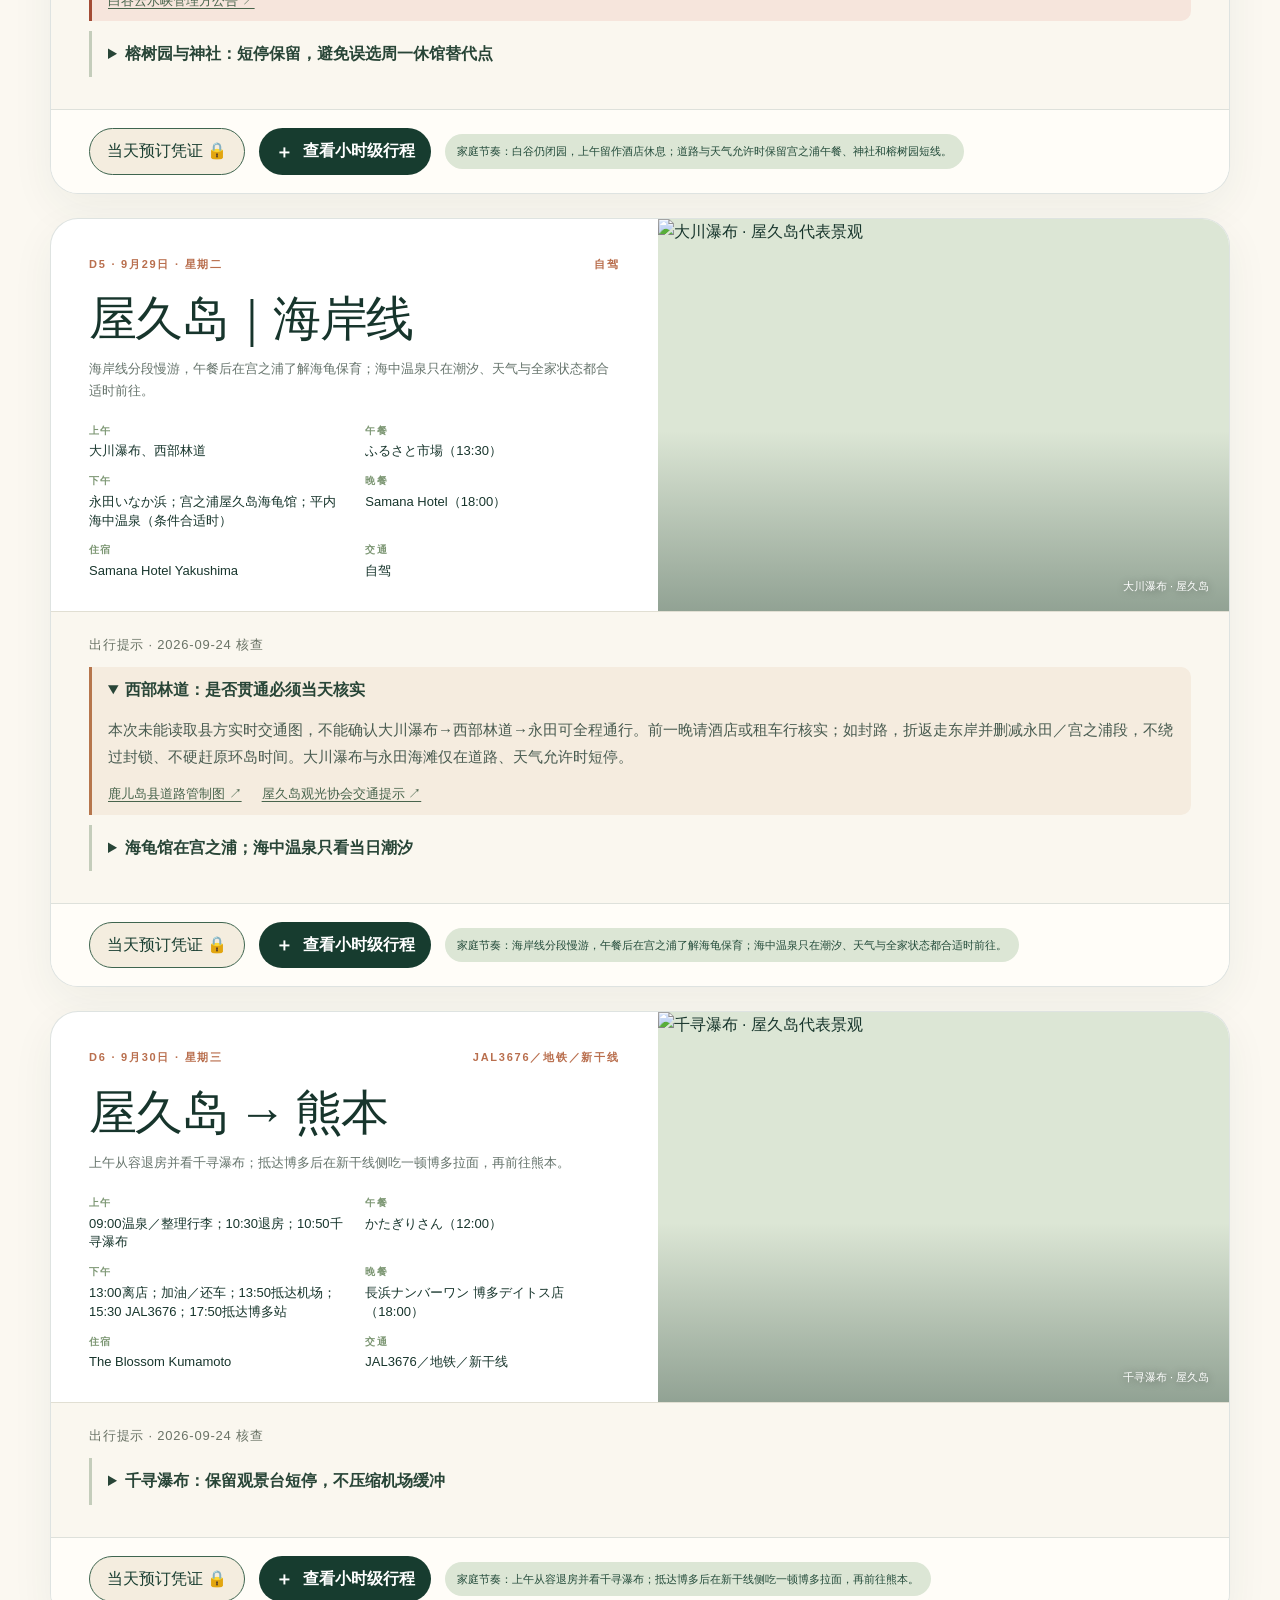
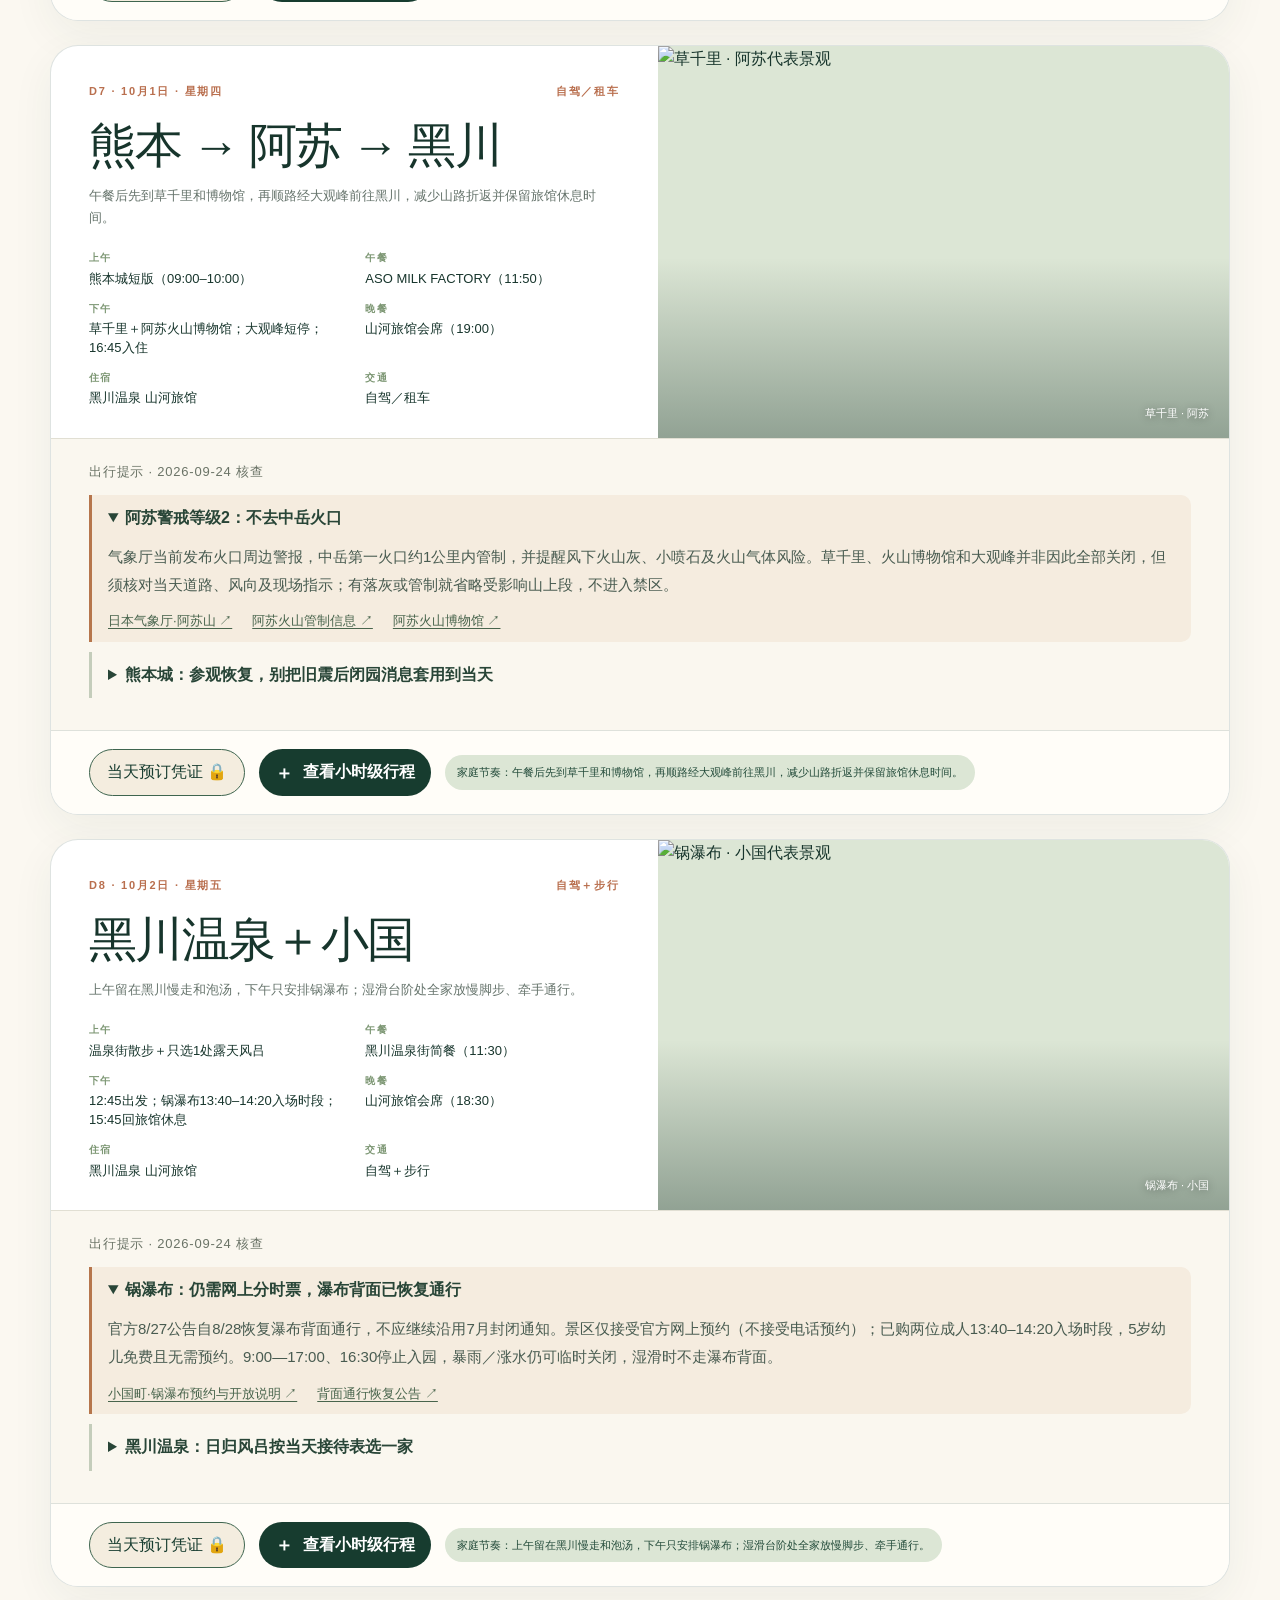
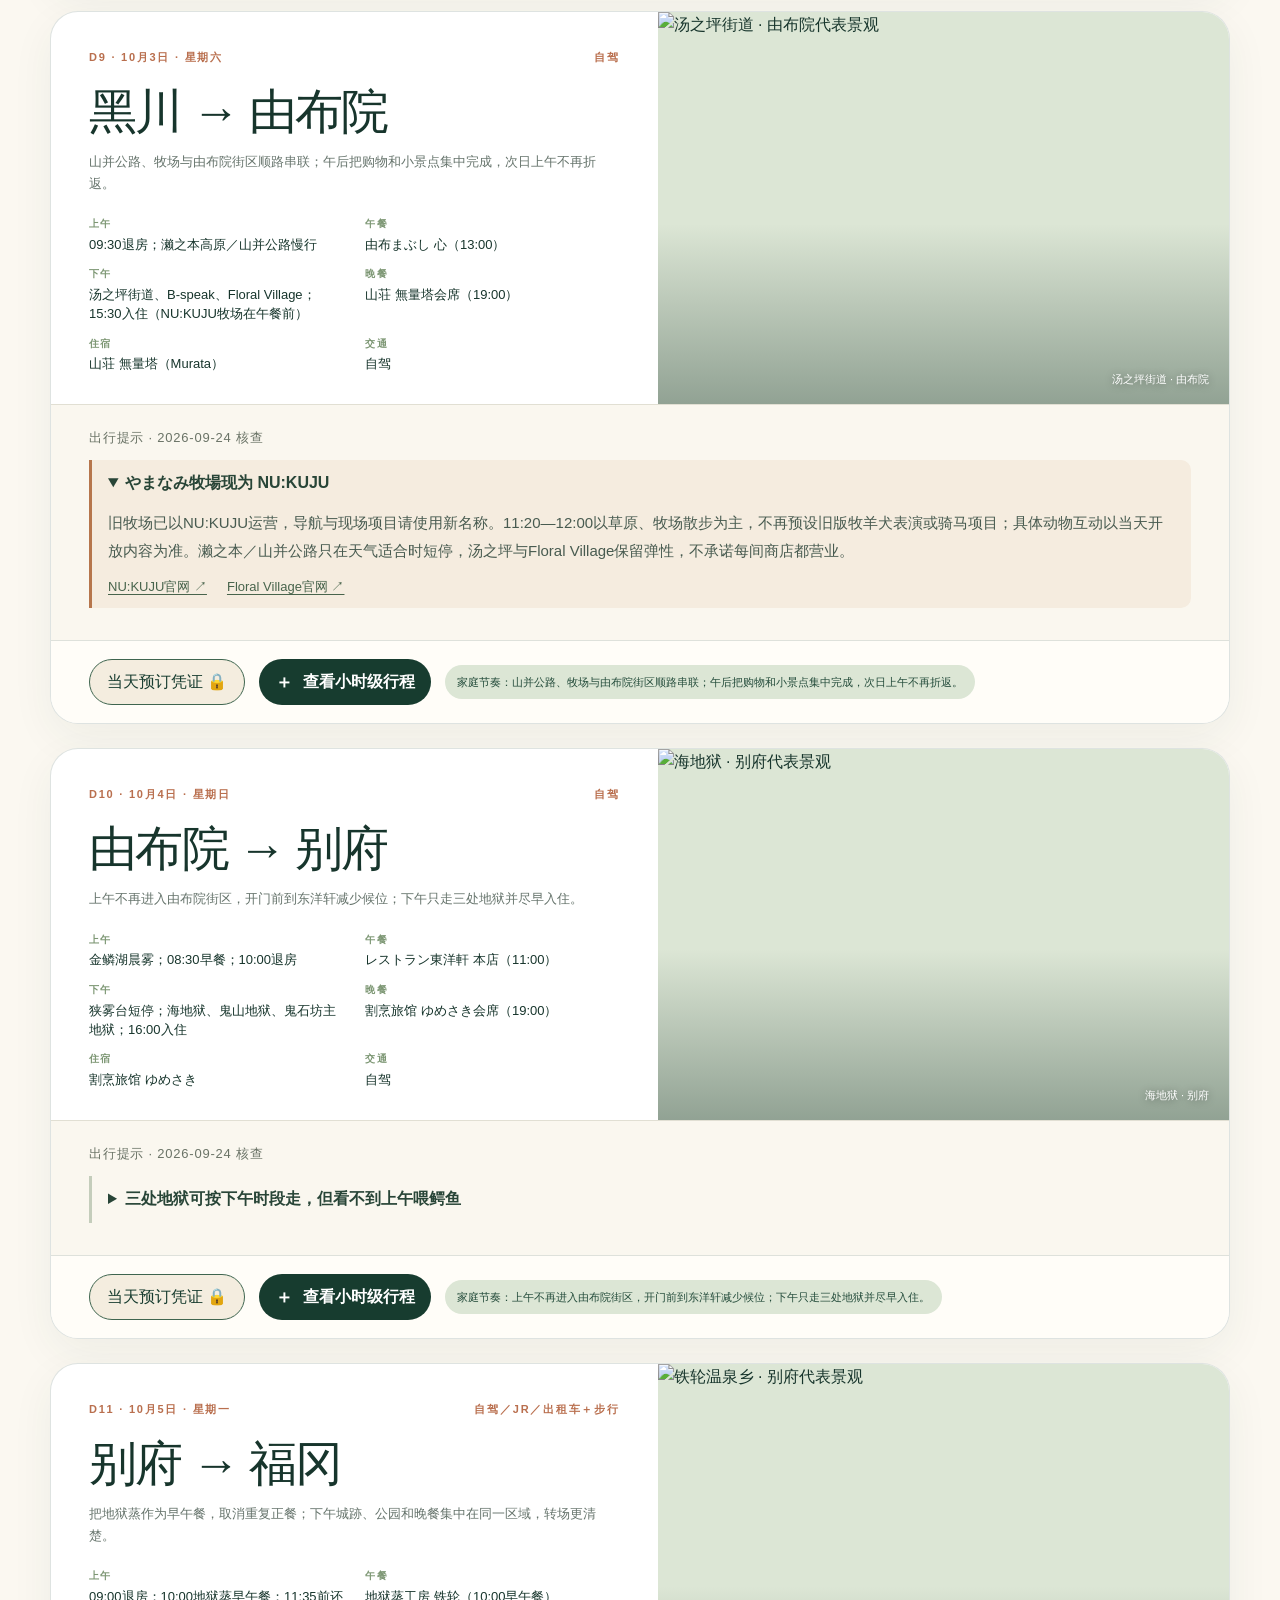
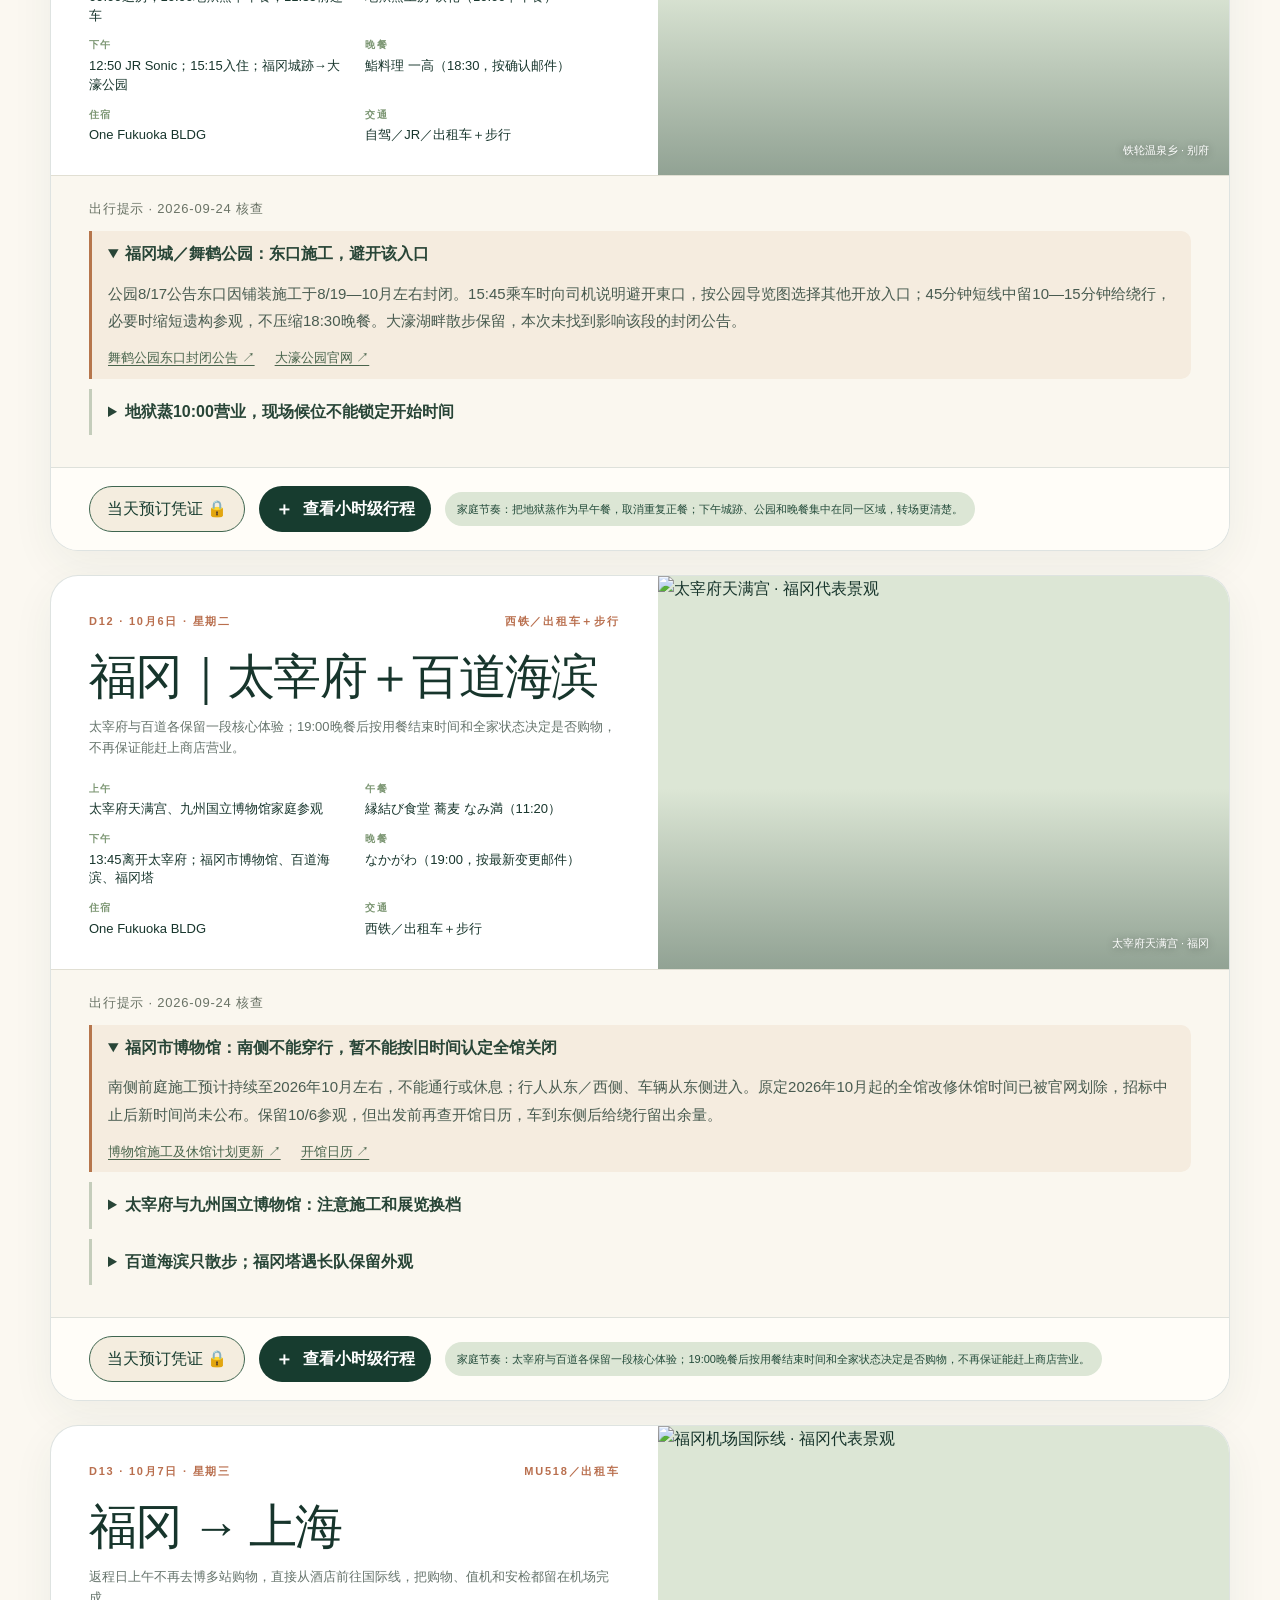
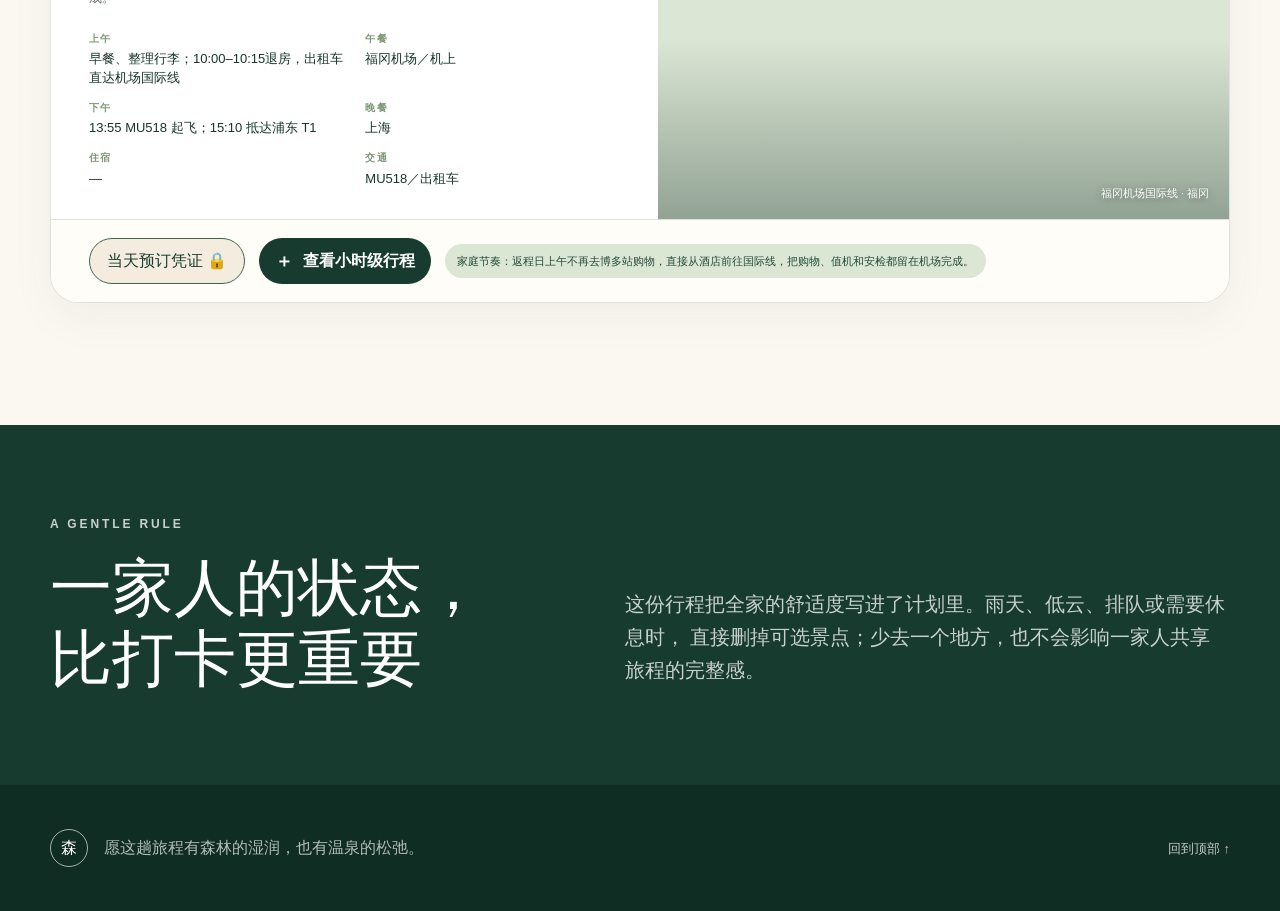
